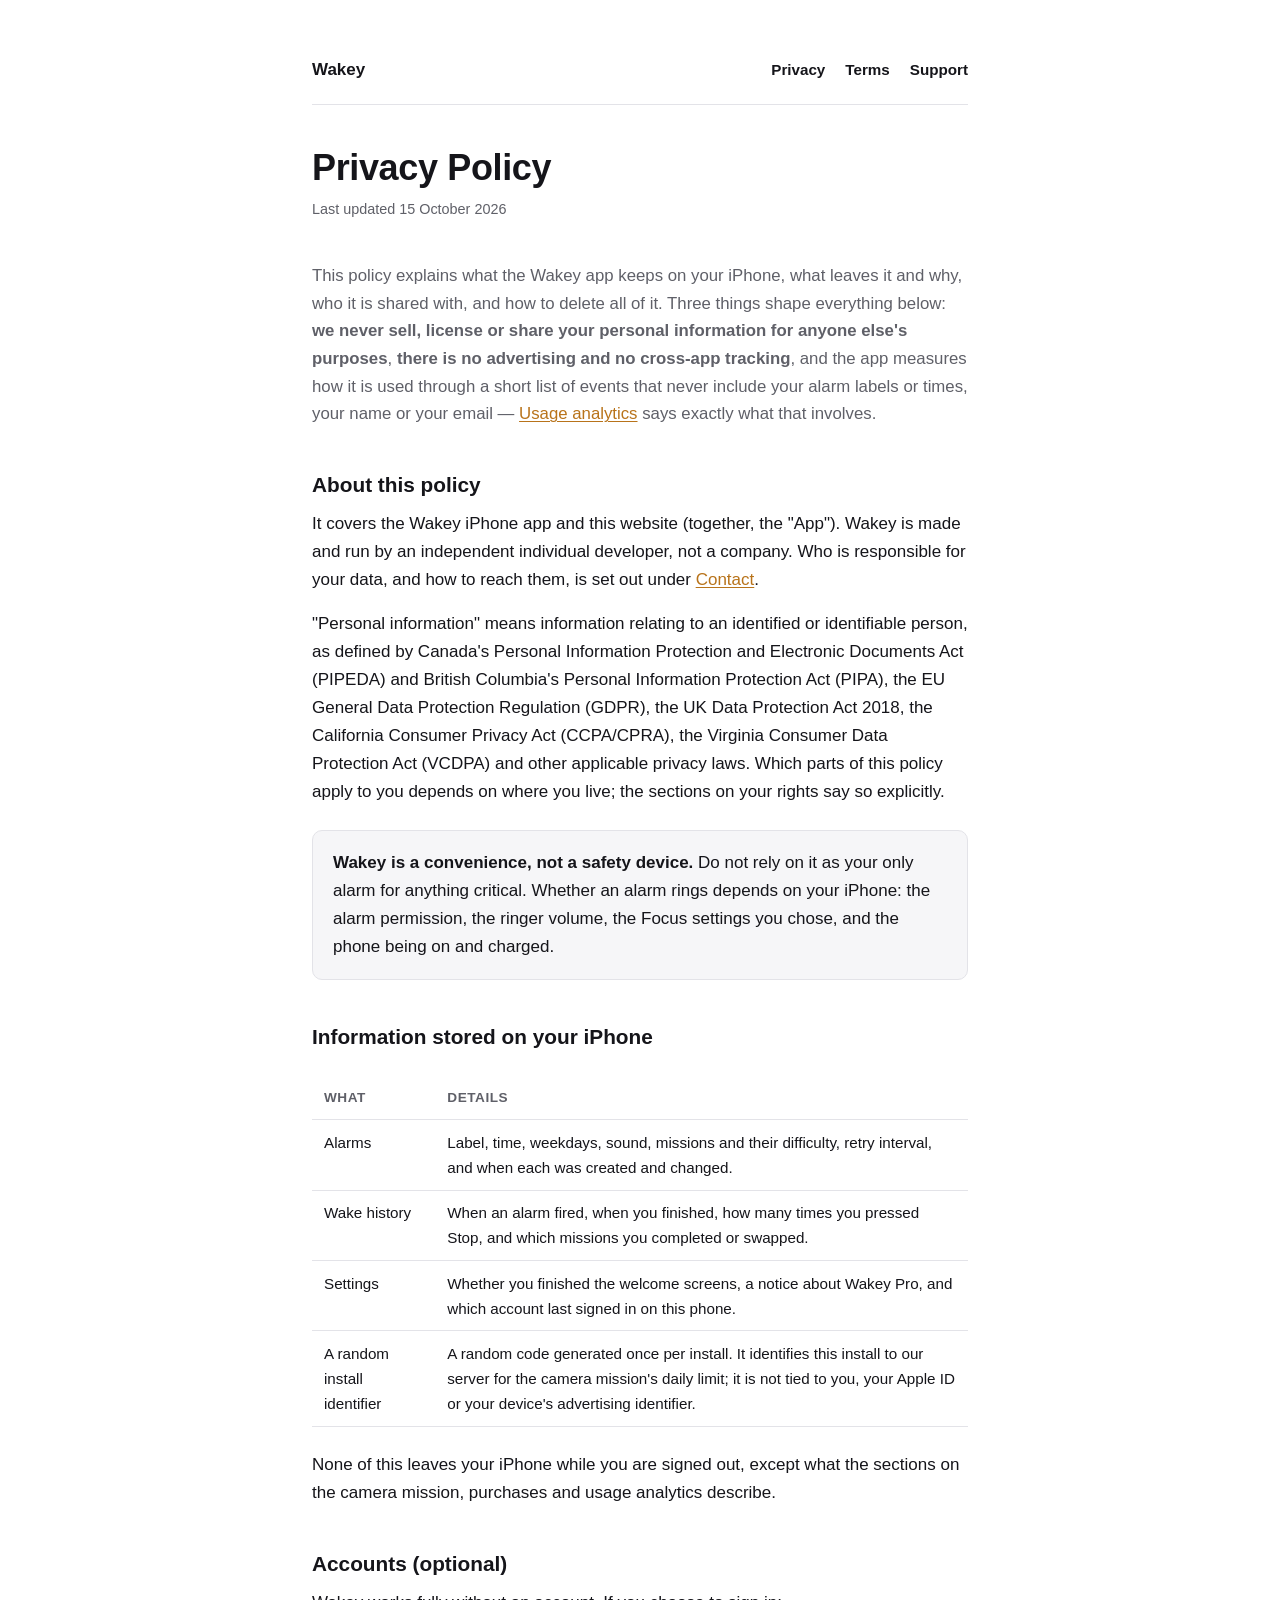
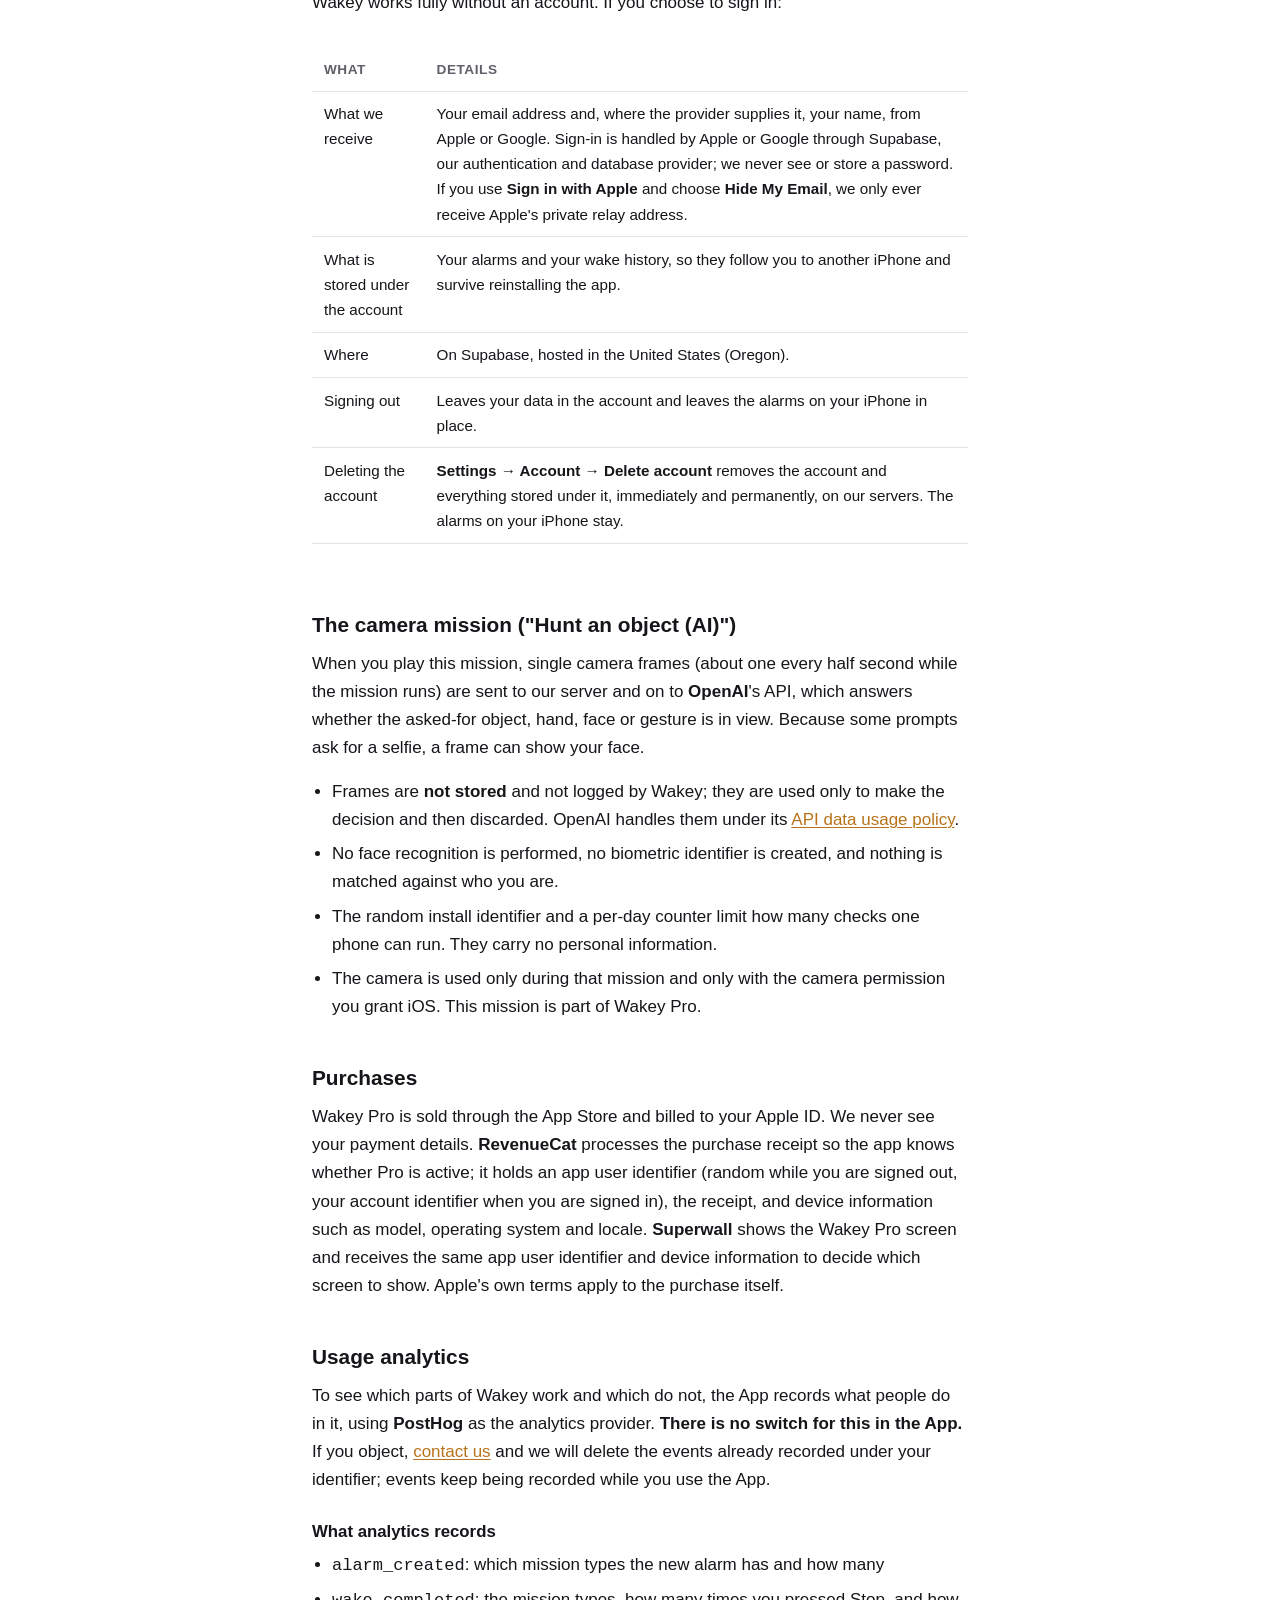
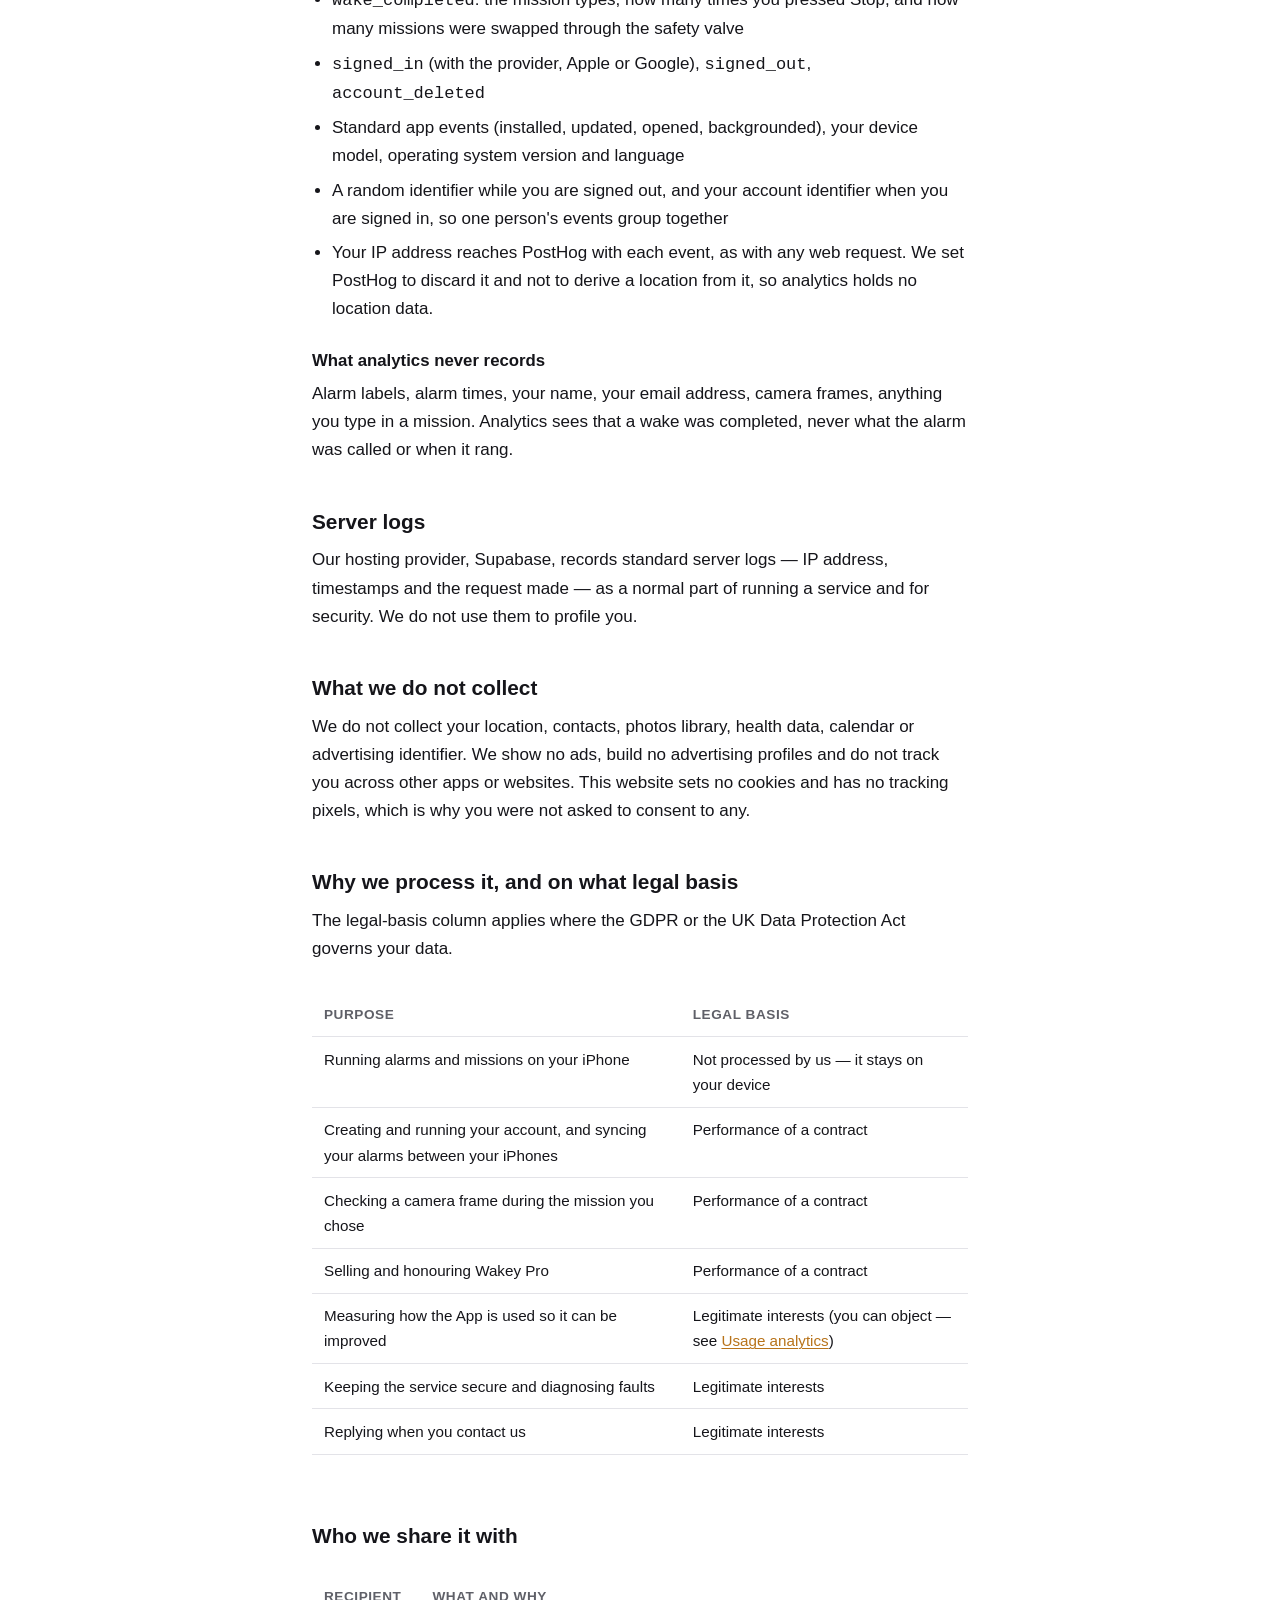
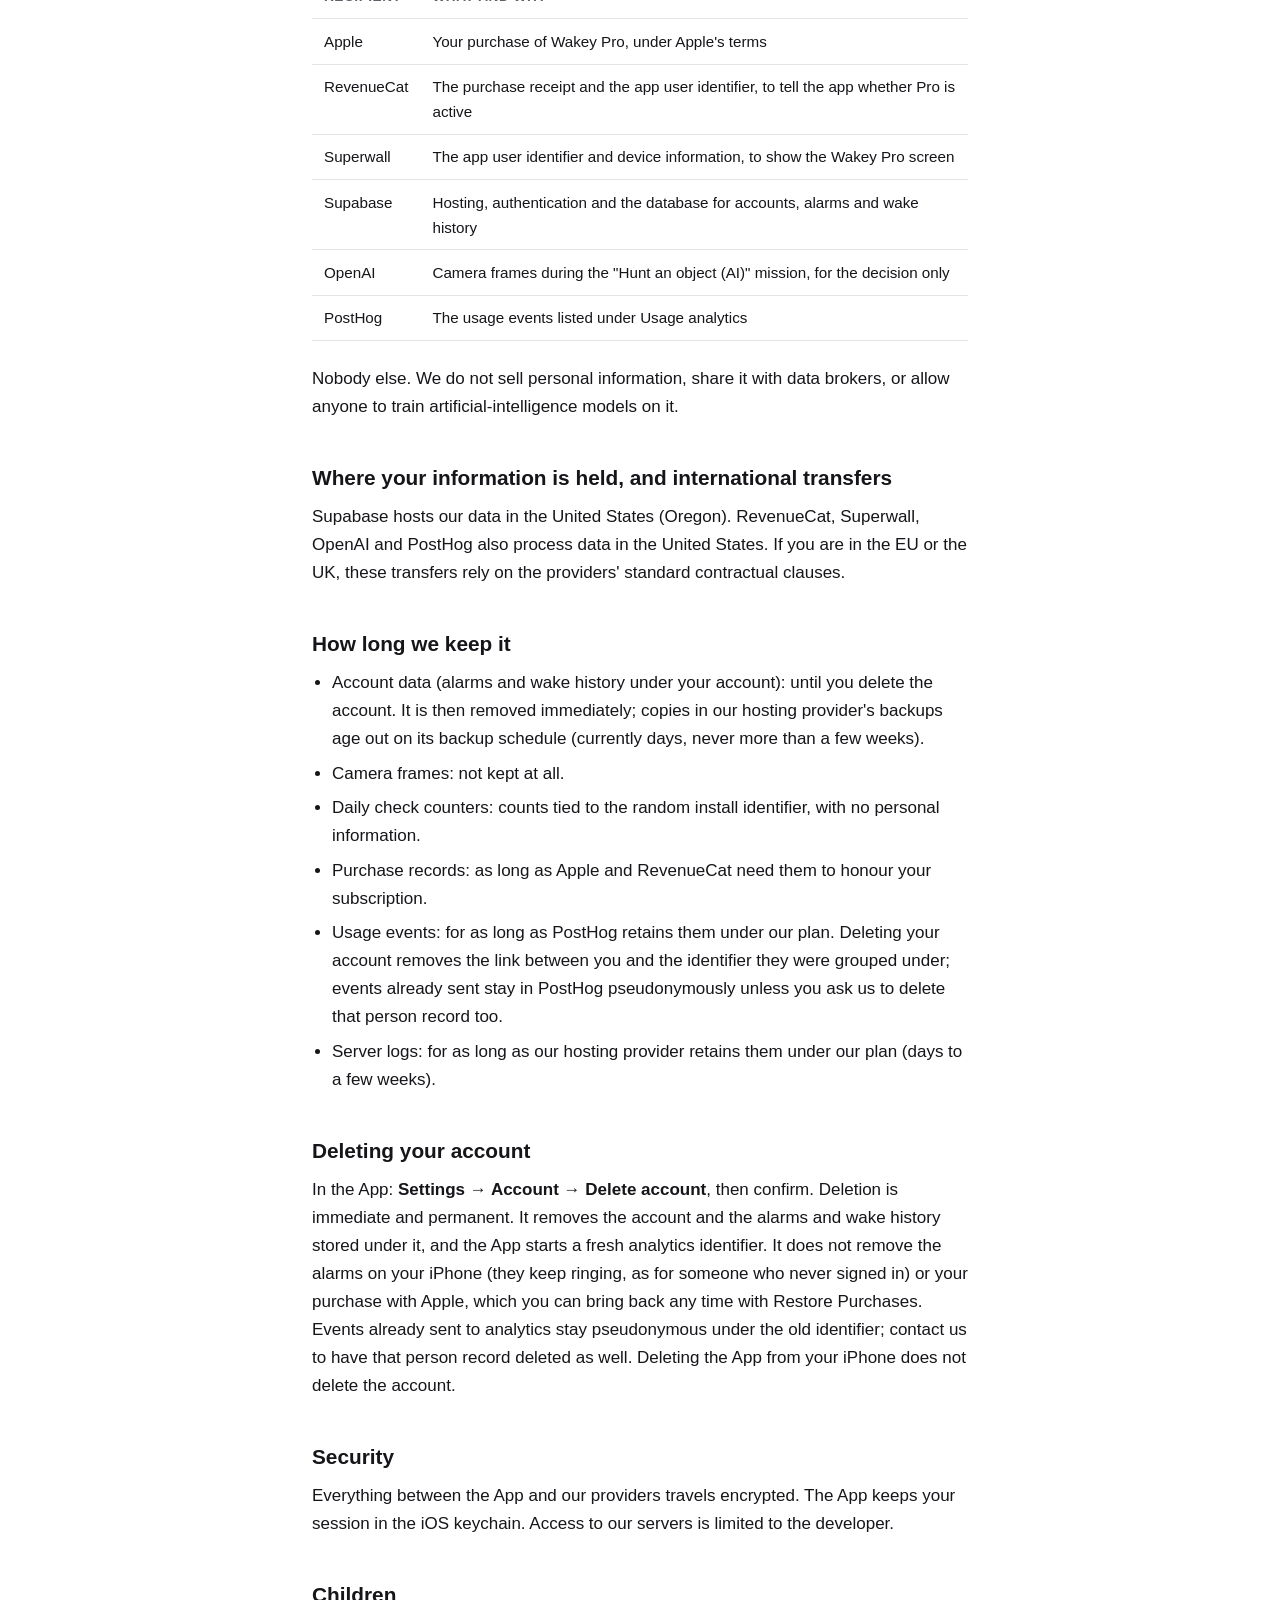
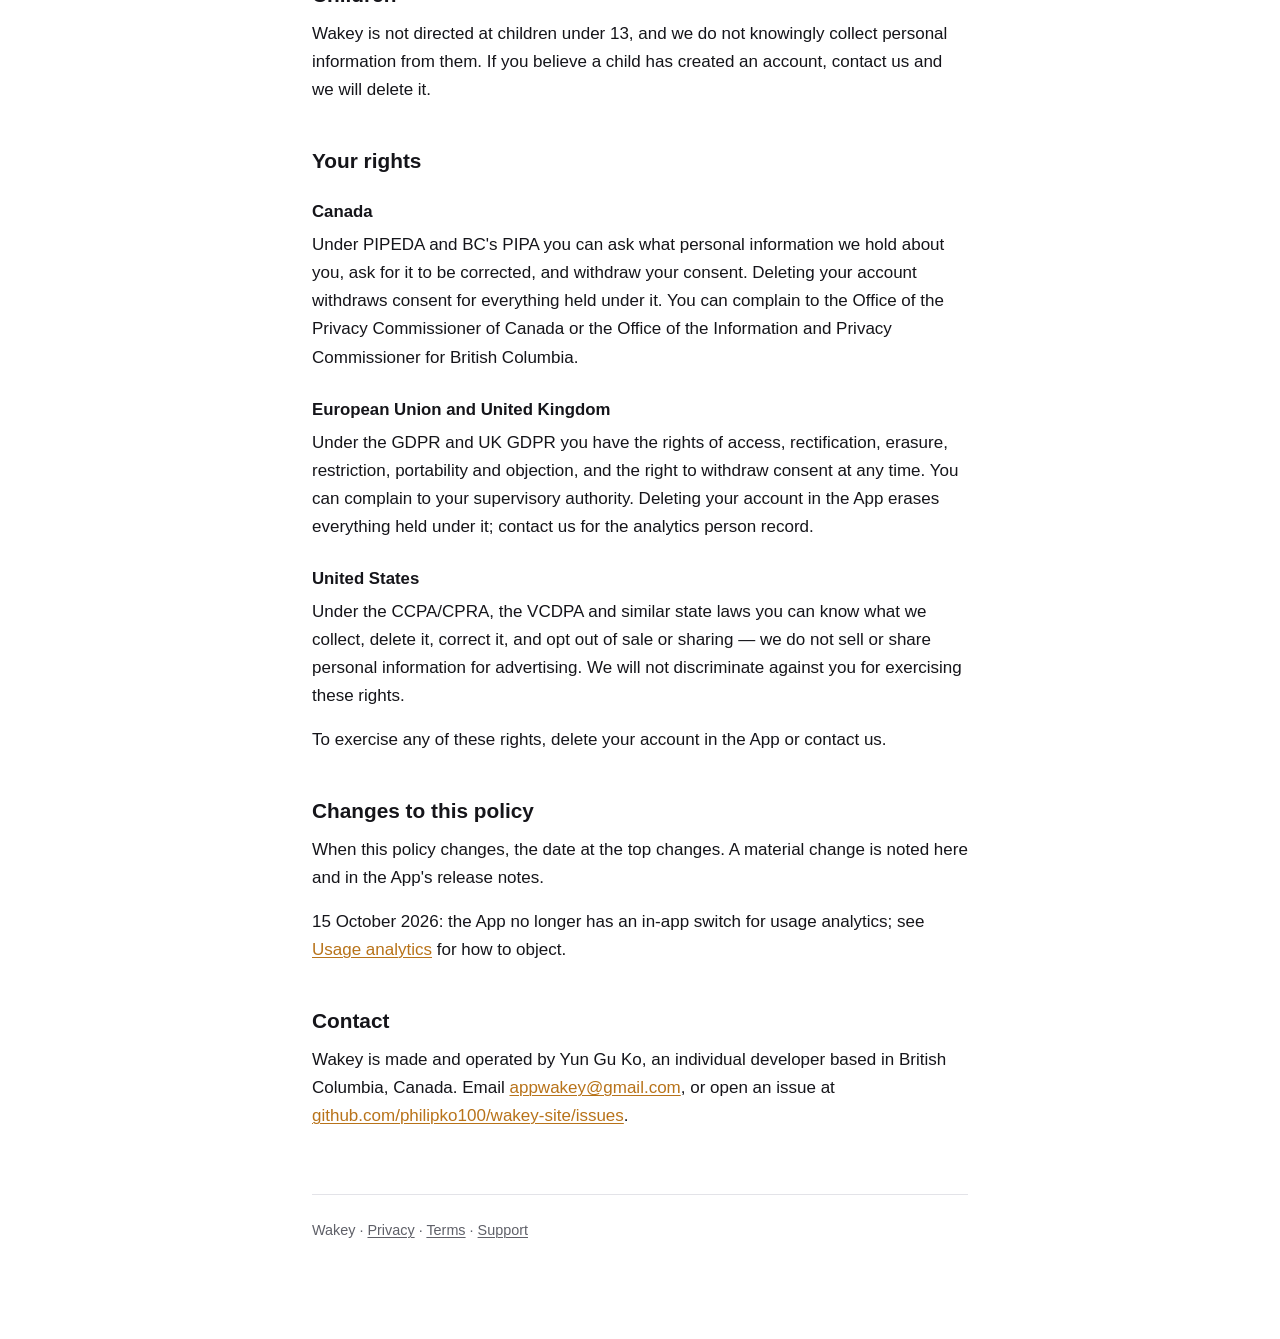
==== privacy/index.html @ 7da84314 "Privacy: no in-app analytics switch; object by email; support page points at Settings → Legal The ap" ====
<!doctype html>
<html lang="en">
<head>
<meta charset="utf-8">
<meta name="viewport" content="width=device-width, initial-scale=1">
<title>Privacy Policy — Wakey</title>
<meta name="description" content="What Wakey stores, what leaves your iPhone and why, who it is shared with, your rights, and how to delete everything.">
<link rel="stylesheet" href="../style.css">
</head>
<body>
<div class="wrap">
  <header class="masthead">
    <a href="../">Wakey</a>
    <nav><a href="../privacy/">Privacy</a><a href="../terms/">Terms</a><a href="../support/">Support</a></nav>
  </header>

  <h1>Privacy Policy</h1>
  <p class="meta">Last updated 15 October 2026</p>

  <p class="lede">This policy explains what the Wakey app keeps on your iPhone, what leaves it and
  why, who it is shared with, and how to delete all of it. Three things shape everything below:
  <strong>we never sell, license or share your personal information for anyone else's
  purposes</strong>, <strong>there is no advertising and no cross-app tracking</strong>, and the
  app measures how it is used through a short list of events that never include your alarm labels
  or times, your name or your email — <a href="#analytics">Usage analytics</a> says exactly what
  that involves.</p>

  <h2>About this policy</h2>
  <p>It covers the Wakey iPhone app and this website (together, the "App"). Wakey is made and run by
  an independent individual developer, not a company. Who is responsible for your data, and how to
  reach them, is set out under <a href="#contact">Contact</a>.</p>
  <p>"Personal information" means information relating to an identified or identifiable person,
  as defined by Canada's Personal Information Protection and Electronic Documents Act (PIPEDA) and
  British Columbia's Personal Information Protection Act (PIPA), the EU General Data Protection
  Regulation (GDPR), the UK Data Protection Act 2018, the California Consumer Privacy Act
  (CCPA/CPRA), the Virginia Consumer Data Protection Act (VCDPA) and other applicable privacy laws.
  Which parts of this policy apply to you depends on where you live; the sections on your rights say
  so explicitly.</p>
  <div class="card">
    <p><strong>Wakey is a convenience, not a safety device.</strong> Do not rely on it as your only
    alarm for anything critical. Whether an alarm rings depends on your iPhone: the alarm permission,
    the ringer volume, the Focus settings you chose, and the phone being on and charged.</p>
  </div>

  <h2>Information stored on your iPhone</h2>
  <div class="scroll"><table class="table">
    <tr><th>What</th><th>Details</th></tr>
    <tr><td>Alarms</td><td>Label, time, weekdays, sound, missions and their difficulty, retry interval, and when each was created and changed.</td></tr>
    <tr><td>Wake history</td><td>When an alarm fired, when you finished, how many times you pressed Stop, and which missions you completed or swapped.</td></tr>
    <tr><td>Settings</td><td>Whether you finished the welcome screens, a notice about Wakey Pro, and which account last signed in on this phone.</td></tr>
    <tr><td>A random install identifier</td><td>A random code generated once per install. It identifies this install to our server for the camera mission's daily limit; it is not tied to you, your Apple ID or your device's advertising identifier.</td></tr>
  </table></div>
  <p>None of this leaves your iPhone while you are signed out, except what the sections on the
  camera mission, purchases and usage analytics describe.</p>

  <h2>Accounts (optional)</h2>
  <p>Wakey works fully without an account. If you choose to sign in:</p>
  <div class="scroll"><table class="table">
    <tr><th>What</th><th>Details</th></tr>
    <tr><td>What we receive</td><td>Your email address and, where the provider supplies it, your name, from Apple or Google. Sign-in is handled by Apple or Google through Supabase, our authentication and database provider; we never see or store a password. If you use <strong>Sign in with Apple</strong> and choose <strong>Hide My Email</strong>, we only ever receive Apple's private relay address.</td></tr>
    <tr><td>What is stored under the account</td><td>Your alarms and your wake history, so they follow you to another iPhone and survive reinstalling the app.</td></tr>
    <tr><td>Where</td><td>On Supabase, hosted in the United States (Oregon).</td></tr>
    <tr><td>Signing out</td><td>Leaves your data in the account and leaves the alarms on your iPhone in place.</td></tr>
    <tr><td>Deleting the account</td><td><strong>Settings → Account → Delete account</strong> removes the account and everything stored under it, immediately and permanently, on our servers. The alarms on your iPhone stay.</td></tr>
  </table></div>

  <h2>The camera mission ("Hunt an object (AI)")</h2>
  <p>When you play this mission, single camera frames (about one every half second while the mission
  runs) are sent to our server and on to <strong>OpenAI</strong>'s API, which answers whether the
  asked-for object, hand, face or gesture is in view. Because some prompts ask for a selfie, a frame
  can show your face.</p>
  <ul>
    <li>Frames are <strong>not stored</strong> and not logged by Wakey; they are used only to make the
    decision and then discarded. OpenAI handles them under its
    <a href="https://openai.com/policies/api-data-usage-policies">API data usage policy</a>.</li>
    <li>No face recognition is performed, no biometric identifier is created, and nothing is matched
    against who you are.</li>
    <li>The random install identifier and a per-day counter limit how many checks one phone can run.
    They carry no personal information.</li>
    <li>The camera is used only during that mission and only with the camera permission you grant
    iOS. This mission is part of Wakey Pro.</li>
  </ul>

  <h2>Purchases</h2>
  <p>Wakey Pro is sold through the App Store and billed to your Apple ID. We never see your payment
  details. <strong>RevenueCat</strong> processes the purchase receipt so the app knows whether Pro is
  active; it holds an app user identifier (random while you are signed out, your account identifier
  when you are signed in), the receipt, and device information such as model, operating system and
  locale. <strong>Superwall</strong> shows the Wakey Pro screen and receives the same app user
  identifier and device information to decide which screen to show. Apple's own terms apply to the
  purchase itself.</p>

  <h2 id="analytics">Usage analytics</h2>
  <p>To see which parts of Wakey work and which do not, the App records what people do in it,
  using <strong>PostHog</strong> as the analytics provider. <strong>There is no switch for this in
  the App.</strong> If you object, <a href="#contact">contact us</a> and we will delete the events
  already recorded under your identifier; events keep being recorded while you use the App.</p>
  <h3>What analytics records</h3>
  <ul>
    <li><code>alarm_created</code>: which mission types the new alarm has and how many</li>
    <li><code>wake_completed</code>: the mission types, how many times you pressed Stop, and how many
    missions were swapped through the safety valve</li>
    <li><code>signed_in</code> (with the provider, Apple or Google), <code>signed_out</code>,
    <code>account_deleted</code></li>
    <li>Standard app events (installed, updated, opened, backgrounded), your device model, operating
    system version and language</li>
    <li>A random identifier while you are signed out, and your account identifier when you are signed
    in, so one person's events group together</li>
    <li>Your IP address reaches PostHog with each event, as with any web request. We set PostHog to
    discard it and not to derive a location from it, so analytics holds no location data.</li>
  </ul>
  <h3>What analytics never records</h3>
  <p>Alarm labels, alarm times, your name, your email address, camera frames, anything you type in a
  mission. Analytics sees that a wake was completed, never what the alarm was called or when it
  rang.</p>

  <h2>Server logs</h2>
  <p>Our hosting provider, Supabase, records standard server logs — IP address, timestamps and the
  request made — as a normal part of running a service and for security. We do not use them to
  profile you.</p>

  <h2>What we do not collect</h2>
  <p>We do not collect your location, contacts, photos library, health data, calendar or advertising
  identifier. We show no ads, build no advertising profiles and do not track you across other apps or
  websites. This website sets no cookies and has no tracking pixels, which is why you were not asked
  to consent to any.</p>

  <h2>Why we process it, and on what legal basis</h2>
  <p>The legal-basis column applies where the GDPR or the UK Data Protection Act governs your data.</p>
  <div class="scroll"><table class="table">
    <tr><th>Purpose</th><th>Legal basis</th></tr>
    <tr><td>Running alarms and missions on your iPhone</td><td>Not processed by us — it stays on your device</td></tr>
    <tr><td>Creating and running your account, and syncing your alarms between your iPhones</td><td>Performance of a contract</td></tr>
    <tr><td>Checking a camera frame during the mission you chose</td><td>Performance of a contract</td></tr>
    <tr><td>Selling and honouring Wakey Pro</td><td>Performance of a contract</td></tr>
    <tr><td>Measuring how the App is used so it can be improved</td><td>Legitimate interests (you can object — see <a href="#analytics">Usage analytics</a>)</td></tr>
    <tr><td>Keeping the service secure and diagnosing faults</td><td>Legitimate interests</td></tr>
    <tr><td>Replying when you contact us</td><td>Legitimate interests</td></tr>
  </table></div>

  <h2>Who we share it with</h2>
  <div class="scroll"><table class="table">
    <tr><th>Recipient</th><th>What and why</th></tr>
    <tr><td>Apple</td><td>Your purchase of Wakey Pro, under Apple's terms</td></tr>
    <tr><td>RevenueCat</td><td>The purchase receipt and the app user identifier, to tell the app whether Pro is active</td></tr>
    <tr><td>Superwall</td><td>The app user identifier and device information, to show the Wakey Pro screen</td></tr>
    <tr><td>Supabase</td><td>Hosting, authentication and the database for accounts, alarms and wake history</td></tr>
    <tr><td>OpenAI</td><td>Camera frames during the "Hunt an object (AI)" mission, for the decision only</td></tr>
    <tr><td>PostHog</td><td>The usage events listed under Usage analytics</td></tr>
  </table></div>
  <p>Nobody else. We do not sell personal information, share it with data brokers, or allow anyone to
  train artificial-intelligence models on it.</p>

  <h2>Where your information is held, and international transfers</h2>
  <p>Supabase hosts our data in the United States (Oregon). RevenueCat, Superwall, OpenAI and PostHog
  also process data in the United States. If you are in the EU or the UK, these transfers rely on
  the providers' standard contractual clauses.</p>

  <h2>How long we keep it</h2>
  <ul>
    <li>Account data (alarms and wake history under your account): until you delete the account. It
    is then removed immediately; copies in our hosting provider's backups age out on its backup
    schedule (currently days, never more than a few weeks).</li>
    <li>Camera frames: not kept at all.</li>
    <li>Daily check counters: counts tied to the random install identifier, with no personal
    information.</li>
    <li>Purchase records: as long as Apple and RevenueCat need them to honour your subscription.</li>
    <li>Usage events: for as long as PostHog retains them under our plan. Deleting your account
    removes the link between you and the identifier they were grouped under; events already sent
    stay in PostHog pseudonymously unless you ask us to delete that person record too.</li>
    <li>Server logs: for as long as our hosting provider retains them under our plan (days to a few
    weeks).</li>
  </ul>

  <h2>Deleting your account</h2>
  <p>In the App: <strong>Settings → Account → Delete account</strong>, then confirm. Deletion is
  immediate and permanent. It removes the account and the alarms and wake history stored under it,
  and the App starts a fresh analytics identifier. It does not remove the alarms on your iPhone
  (they keep ringing, as for someone who never signed in) or your purchase with Apple, which you can
  bring back any time with Restore Purchases. Events already sent to analytics stay pseudonymous
  under the old identifier; contact us to have that person record deleted as well. Deleting the App
  from your iPhone does not delete the account.</p>

  <h2>Security</h2>
  <p>Everything between the App and our providers travels encrypted. The App keeps your session in
  the iOS keychain. Access to our servers is limited to the developer.</p>

  <h2>Children</h2>
  <p>Wakey is not directed at children under 13, and we do not knowingly collect personal
  information from them. If you believe a child has created an account, contact us and we will
  delete it.</p>

  <h2>Your rights</h2>
  <h3>Canada</h3>
  <p>Under PIPEDA and BC's PIPA you can ask what personal information we hold about you, ask for it
  to be corrected, and withdraw your consent. Deleting your account withdraws consent for everything
  held under it. You can complain to the Office of the Privacy Commissioner of Canada or the Office
  of the Information and Privacy Commissioner for British Columbia.</p>
  <h3>European Union and United Kingdom</h3>
  <p>Under the GDPR and UK GDPR you have the rights of access, rectification, erasure, restriction,
  portability and objection, and the right to withdraw consent at any time. You can complain to your
  supervisory authority. Deleting your account in the App erases everything held under it; contact
  us for the analytics person record.</p>
  <h3>United States</h3>
  <p>Under the CCPA/CPRA, the VCDPA and similar state laws you can know what we collect, delete it,
  correct it, and opt out of sale or sharing — we do not sell or share personal information for
  advertising. We will not discriminate against you for exercising these rights.</p>
  <p>To exercise any of these rights, delete your account in the App or contact us.</p>

  <h2>Changes to this policy</h2>
  <p>When this policy changes, the date at the top changes. A material change is noted here and in
  the App's release notes.</p>
  <p>15 October 2026: the App no longer has an in-app switch for usage analytics; see
  <a href="#analytics">Usage analytics</a> for how to object.</p>

  <h2 id="contact">Contact</h2>
  <p>Wakey is made and operated by Yun Gu Ko, an individual developer based in British Columbia,
  Canada. Email <a href="mailto:appwakey@gmail.com">appwakey@gmail.com</a>, or open an issue at
  <a href="https://github.com/philipko100/wakey-site/issues">github.com/philipko100/wakey-site/issues</a>.</p>

  <footer>
    <p>Wakey &middot; <a href="../privacy/">Privacy</a> &middot; <a href="../terms/">Terms</a> &middot;
    <a href="../support/">Support</a></p>
  </footer>
</div>
</body>
</html>
---- style.css ----
/* wakey-site — shared styles. The palette follows the app: a near-black
   ground with amber as the accent; system sans throughout. Light and dark. */

:root {
  --bg: #ffffff;
  --surface: #f6f6f8;
  --text: #15151a;
  --text-secondary: #5f6068;
  --accent: #b8731a;
  --accent-bright: #e0932a;
  --border: #e3e3e8;
}

@media (prefers-color-scheme: dark) {
  :root {
    --bg: #0f0f14;
    --surface: #1a1a21;
    --text: #f5f5f7;
    --text-secondary: #9e9ead;
    --accent: #ffc766;
    --accent-bright: #ffd58a;
    --border: #2a2a33;
  }
}

* { box-sizing: border-box; }

body {
  margin: 0;
  background: var(--bg);
  color: var(--text);
  font-family: -apple-system, BlinkMacSystemFont, "Segoe UI", Roboto, Helvetica, Arial, sans-serif;
  font-size: 17px;
  line-height: 1.65;
  -webkit-text-size-adjust: 100%;
}

.wrap {
  max-width: 44rem;
  margin: 0 auto;
  padding: 3.5rem 1.5rem 5rem;
}

h1, h2, h3 {
  font-weight: 700;
  line-height: 1.25;
  text-wrap: balance;
}

h1 { font-size: 2.25rem; margin: 0 0 .5rem; letter-spacing: -0.01em; }
h2 { font-size: 1.3rem; margin: 2.75rem 0 .75rem; }
h3 { font-size: 1.05rem; margin: 1.75rem 0 .5rem; }

p, ul { margin: 0 0 1rem; }
ul { padding-left: 1.25rem; }
li { margin-bottom: .4rem; }

a { color: var(--accent); text-decoration-thickness: 1px; text-underline-offset: 2px; }
a:hover { text-decoration-thickness: 2px; }
a:focus-visible { outline: 2px solid var(--accent-bright); outline-offset: 3px; border-radius: 2px; }

.lede { color: var(--text-secondary); font-size: 1.05rem; }
.meta { color: var(--text-secondary); font-size: .9rem; margin-bottom: 2.5rem; }

.masthead {
  display: flex;
  align-items: baseline;
  gap: .75rem;
  padding-bottom: 1.25rem;
  margin-bottom: 2.5rem;
  border-bottom: 1px solid var(--border);
}
.masthead a { color: var(--text); text-decoration: none; font-weight: 700; }
.masthead nav { margin-left: auto; display: flex; gap: 1.25rem; font-size: .95rem; }

.card {
  background: var(--surface);
  border: 1px solid var(--border);
  border-radius: 10px;
  padding: 1.1rem 1.25rem;
  margin: 1.5rem 0;
}
.card p:last-child { margin-bottom: 0; }

/* The landing page is centred end to end; the legal pages are not. */
.home h1,
.home h2,
.home p,
.home .card,
.home footer { text-align: center; }
.home ul { list-style: none; padding-left: 0; text-align: center; }
.home li { margin-bottom: .9rem; }

.table { width: 100%; border-collapse: collapse; margin: 1rem 0 1.5rem; font-size: .95rem; }
.table th, .table td { text-align: left; padding: .6rem .75rem; border-bottom: 1px solid var(--border); vertical-align: top; }
.table th { color: var(--text-secondary); font-weight: 600; font-size: .85rem; text-transform: uppercase; letter-spacing: .04em; }
.scroll { overflow-x: auto; }

footer {
  margin-top: 4rem;
  padding-top: 1.5rem;
  border-top: 1px solid var(--border);
  color: var(--text-secondary);
  font-size: .9rem;
}
footer a { color: var(--text-secondary); }

@media (max-width: 480px) {
  h1 { font-size: 1.8rem; }
  .wrap { padding-top: 2.5rem; }
  .masthead { flex-wrap: wrap; }
  .masthead nav { margin-left: 0; width: 100%; }
}
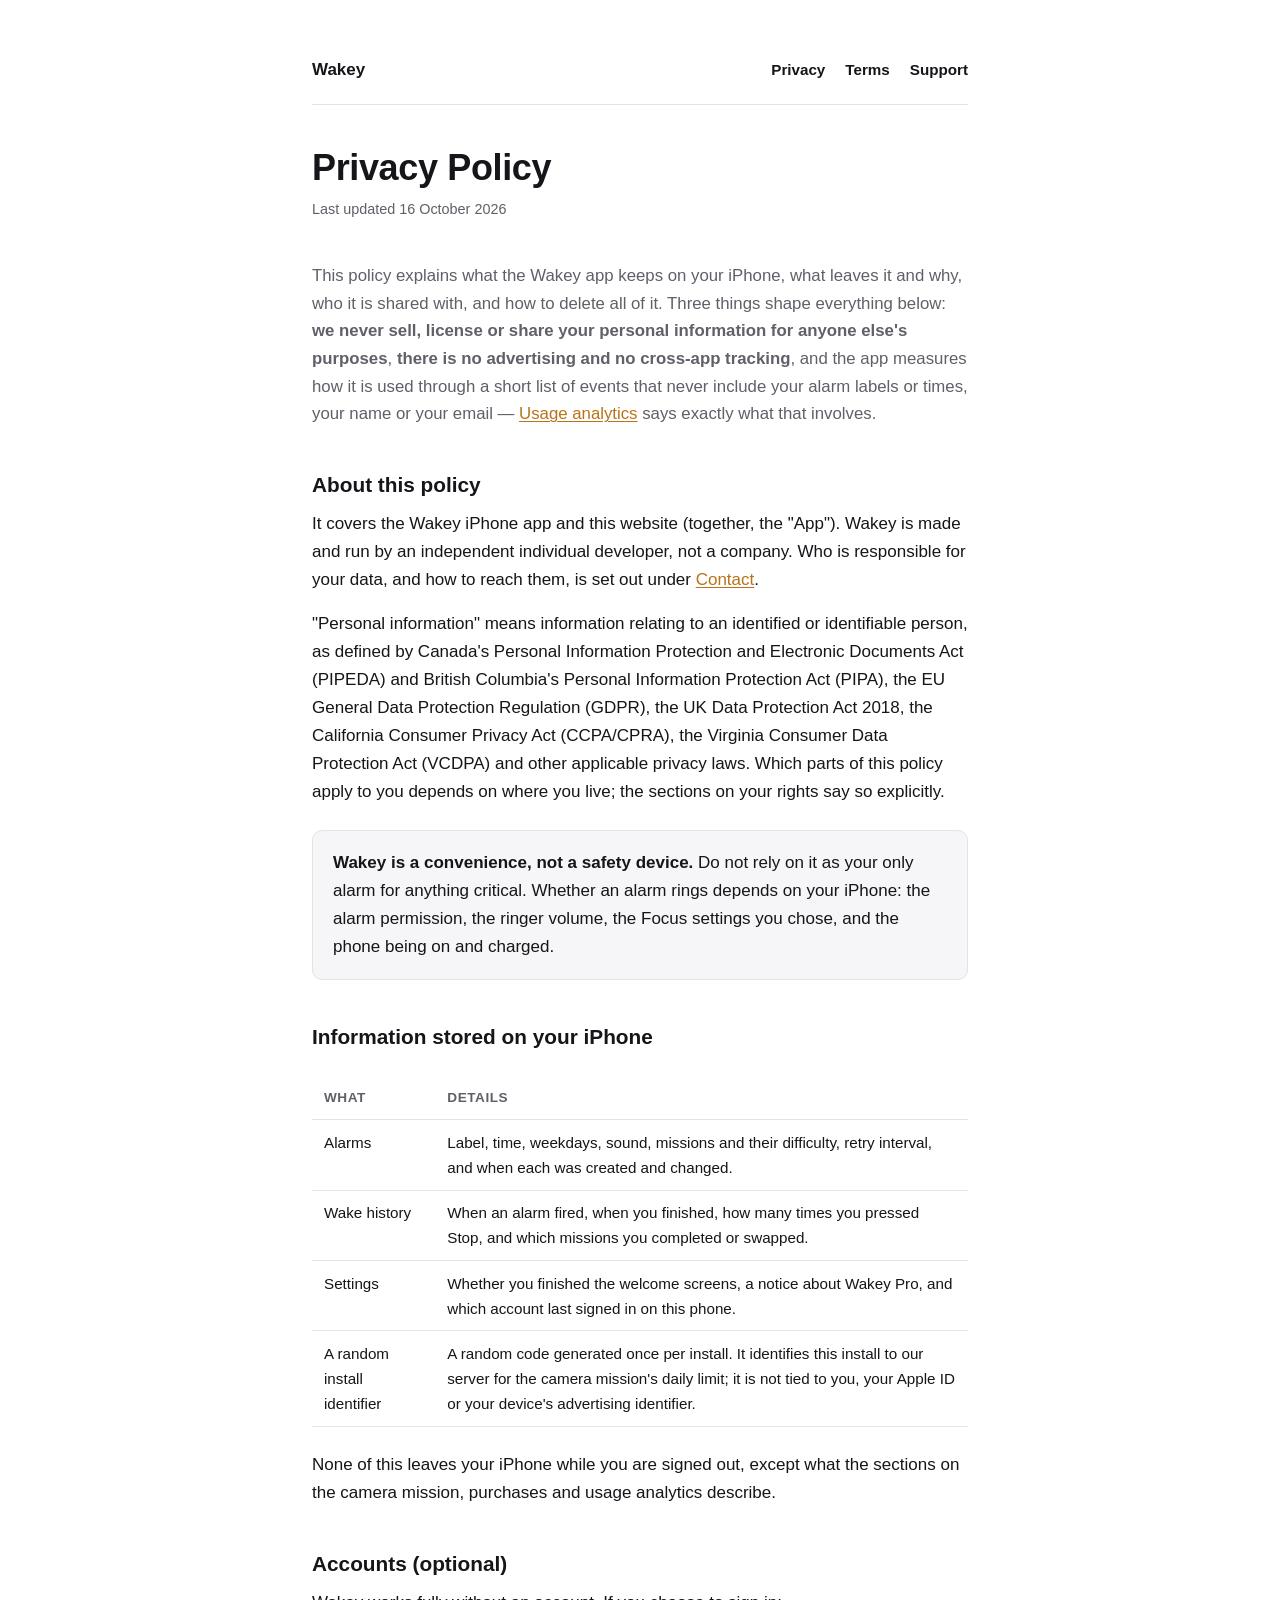
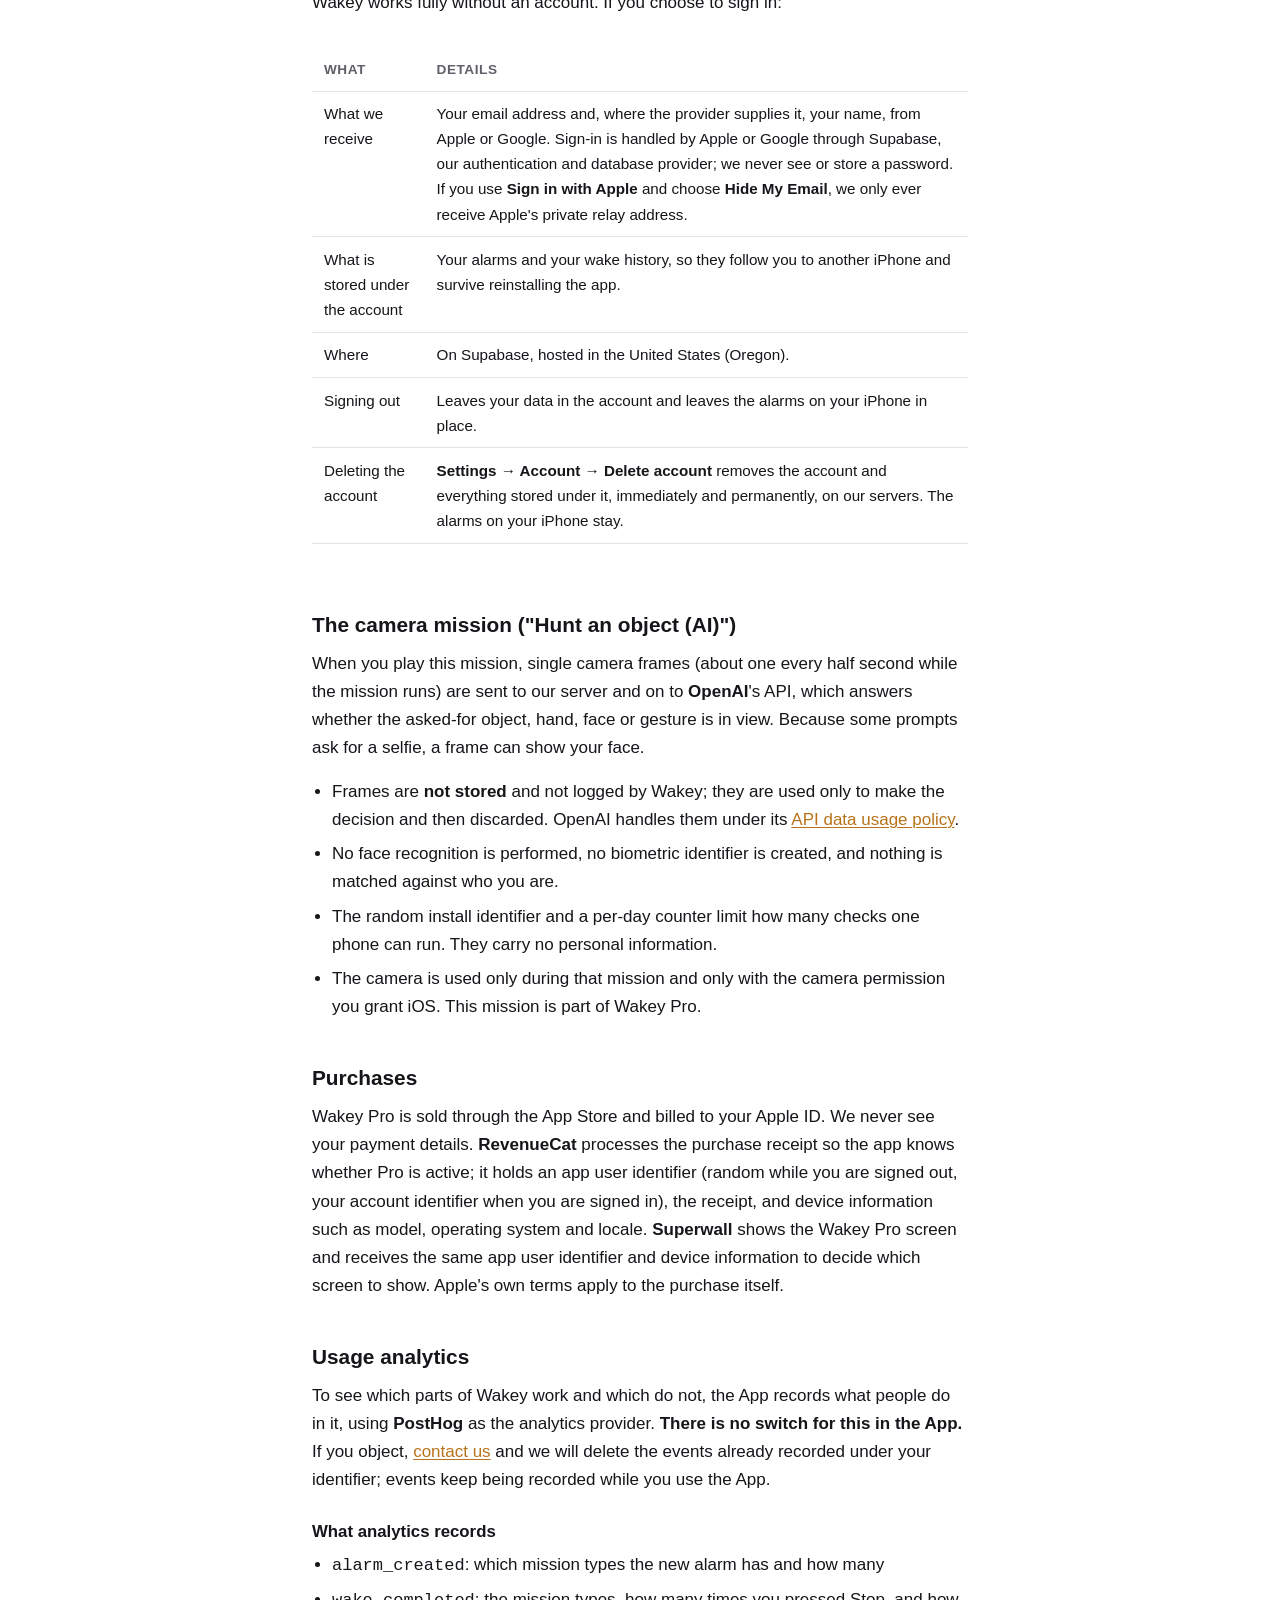
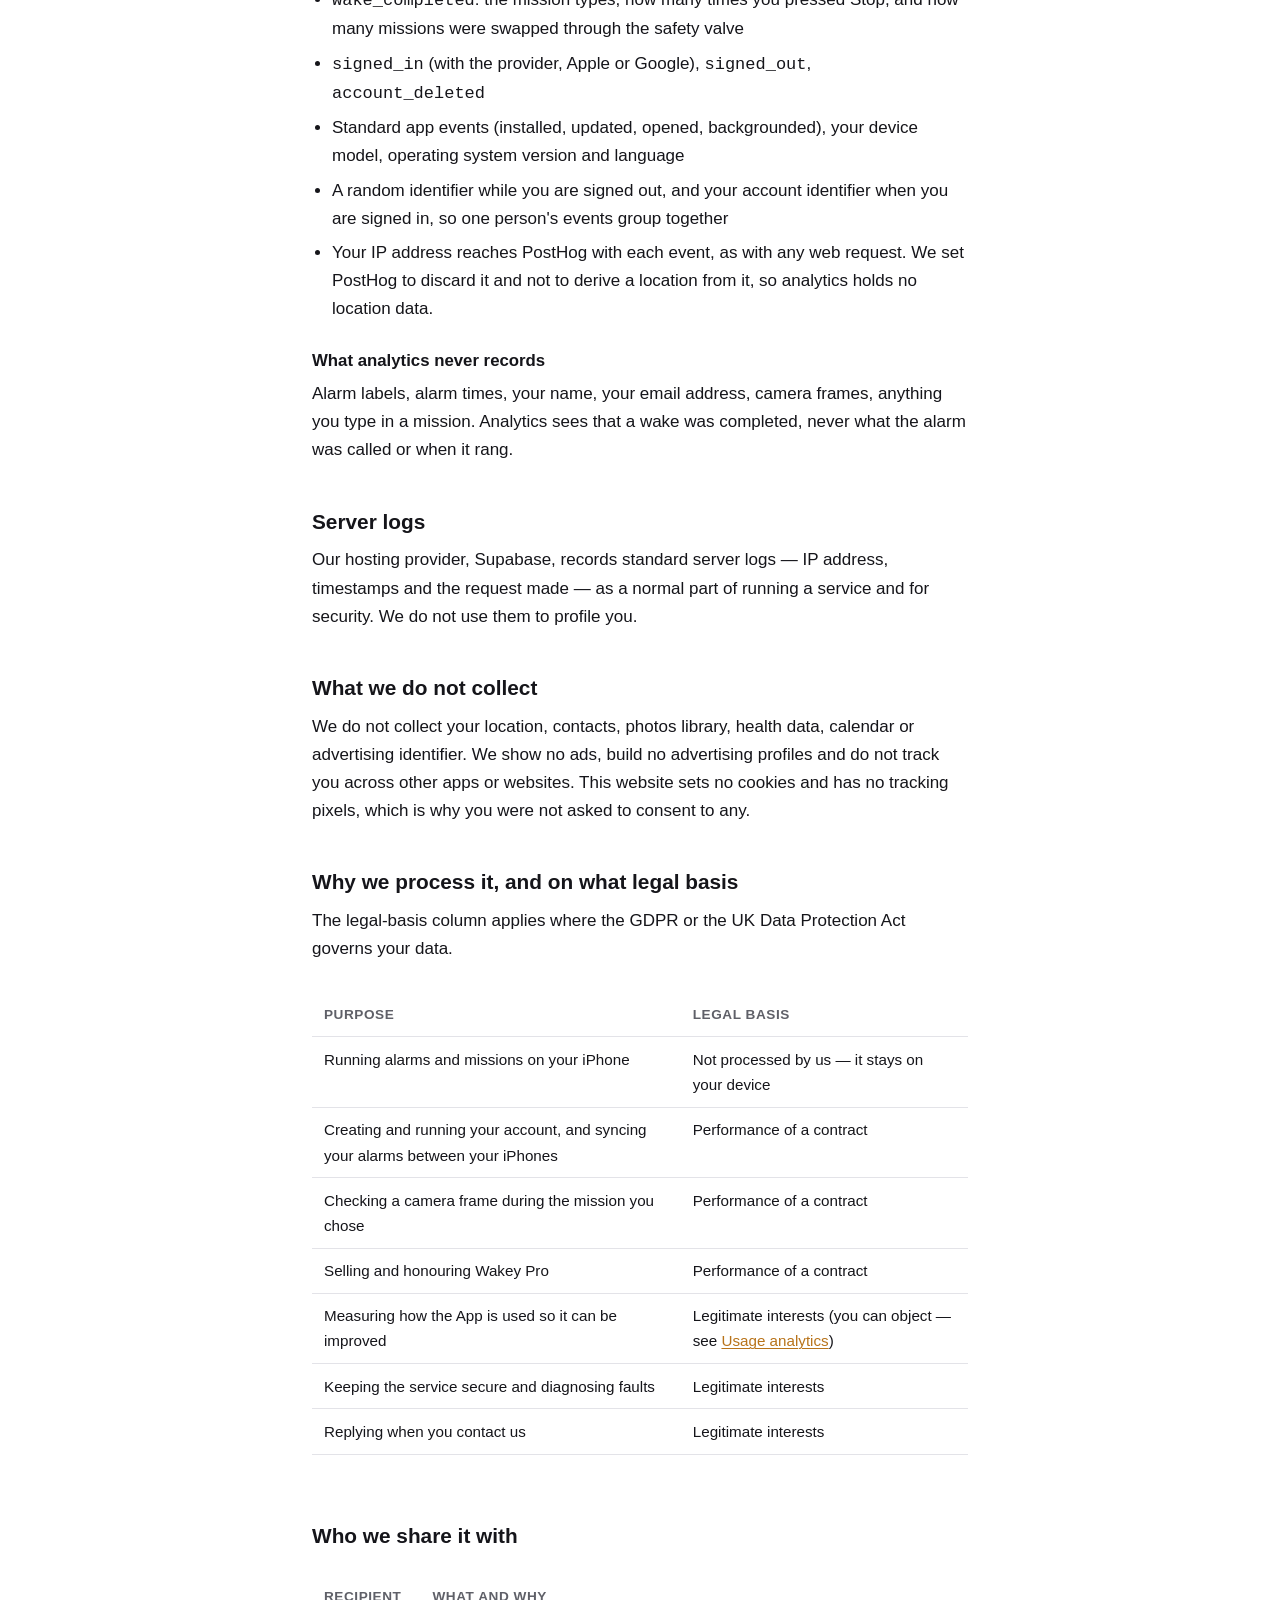
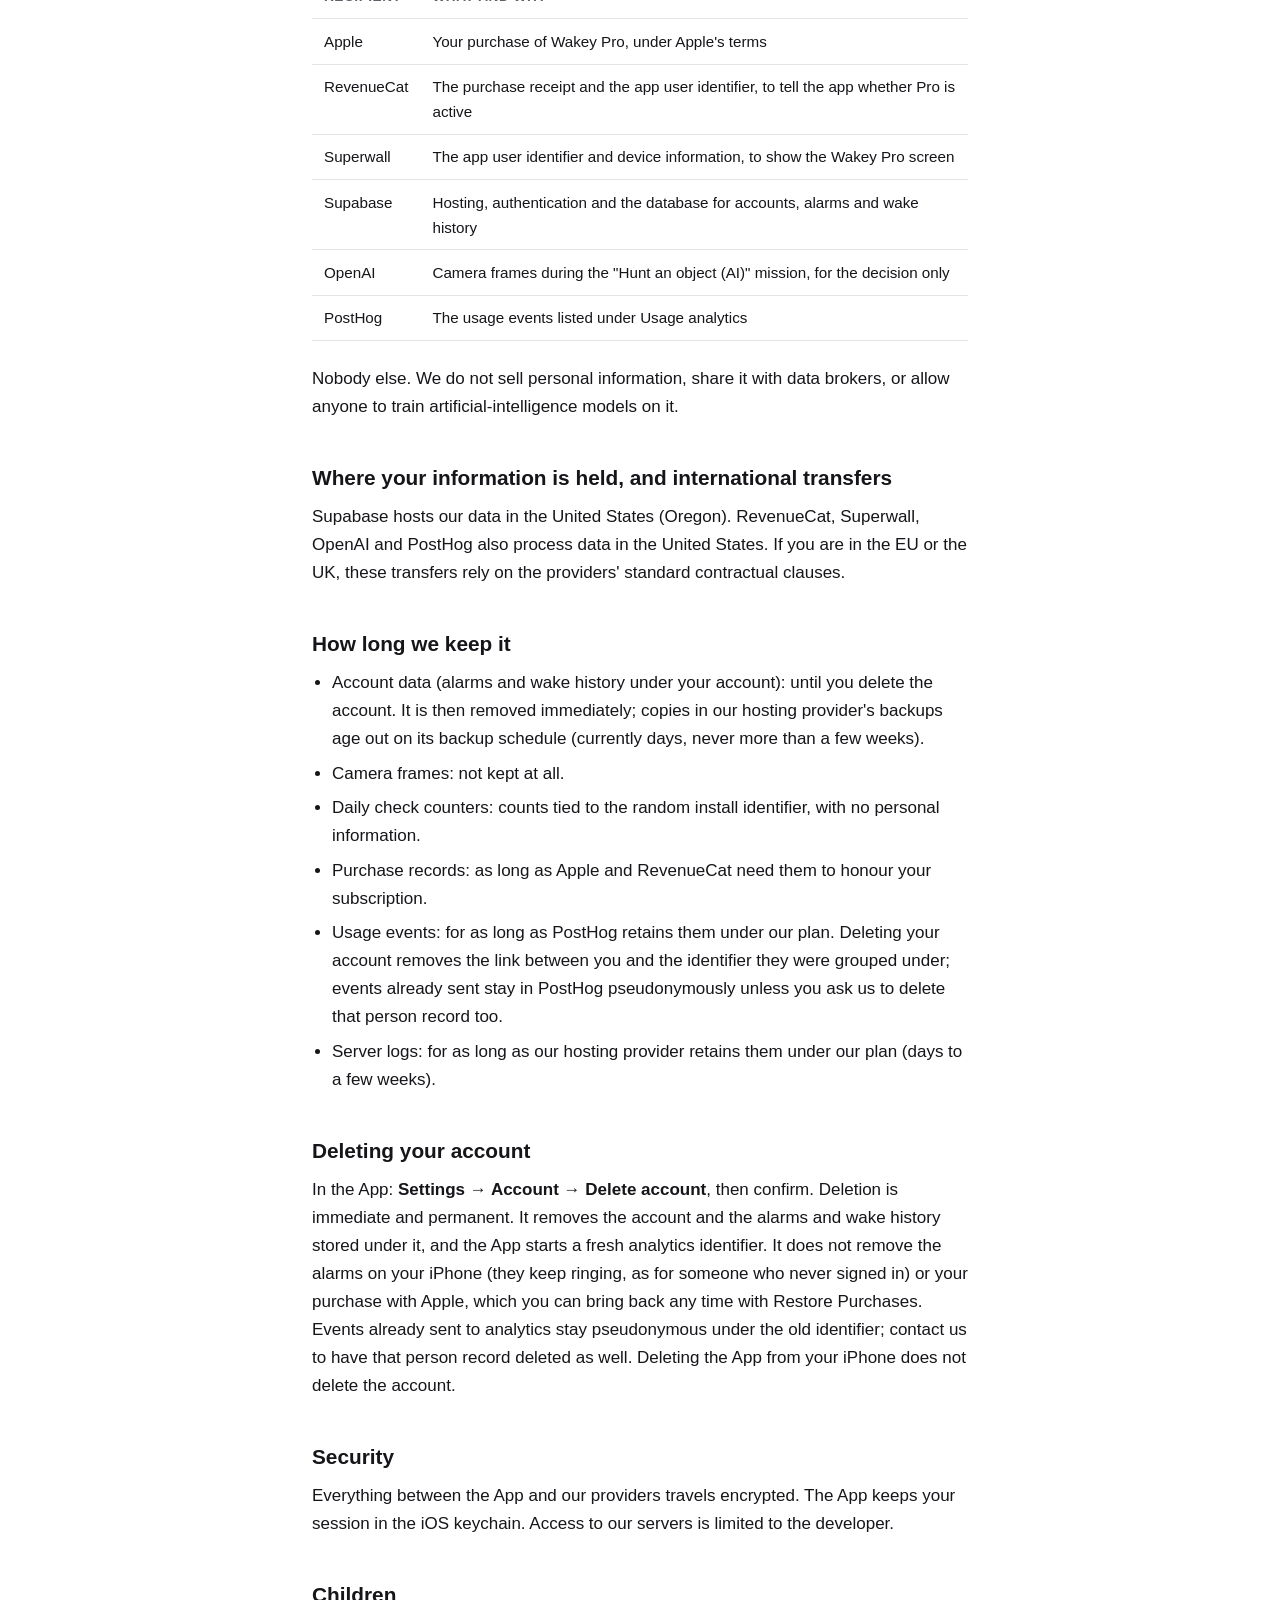
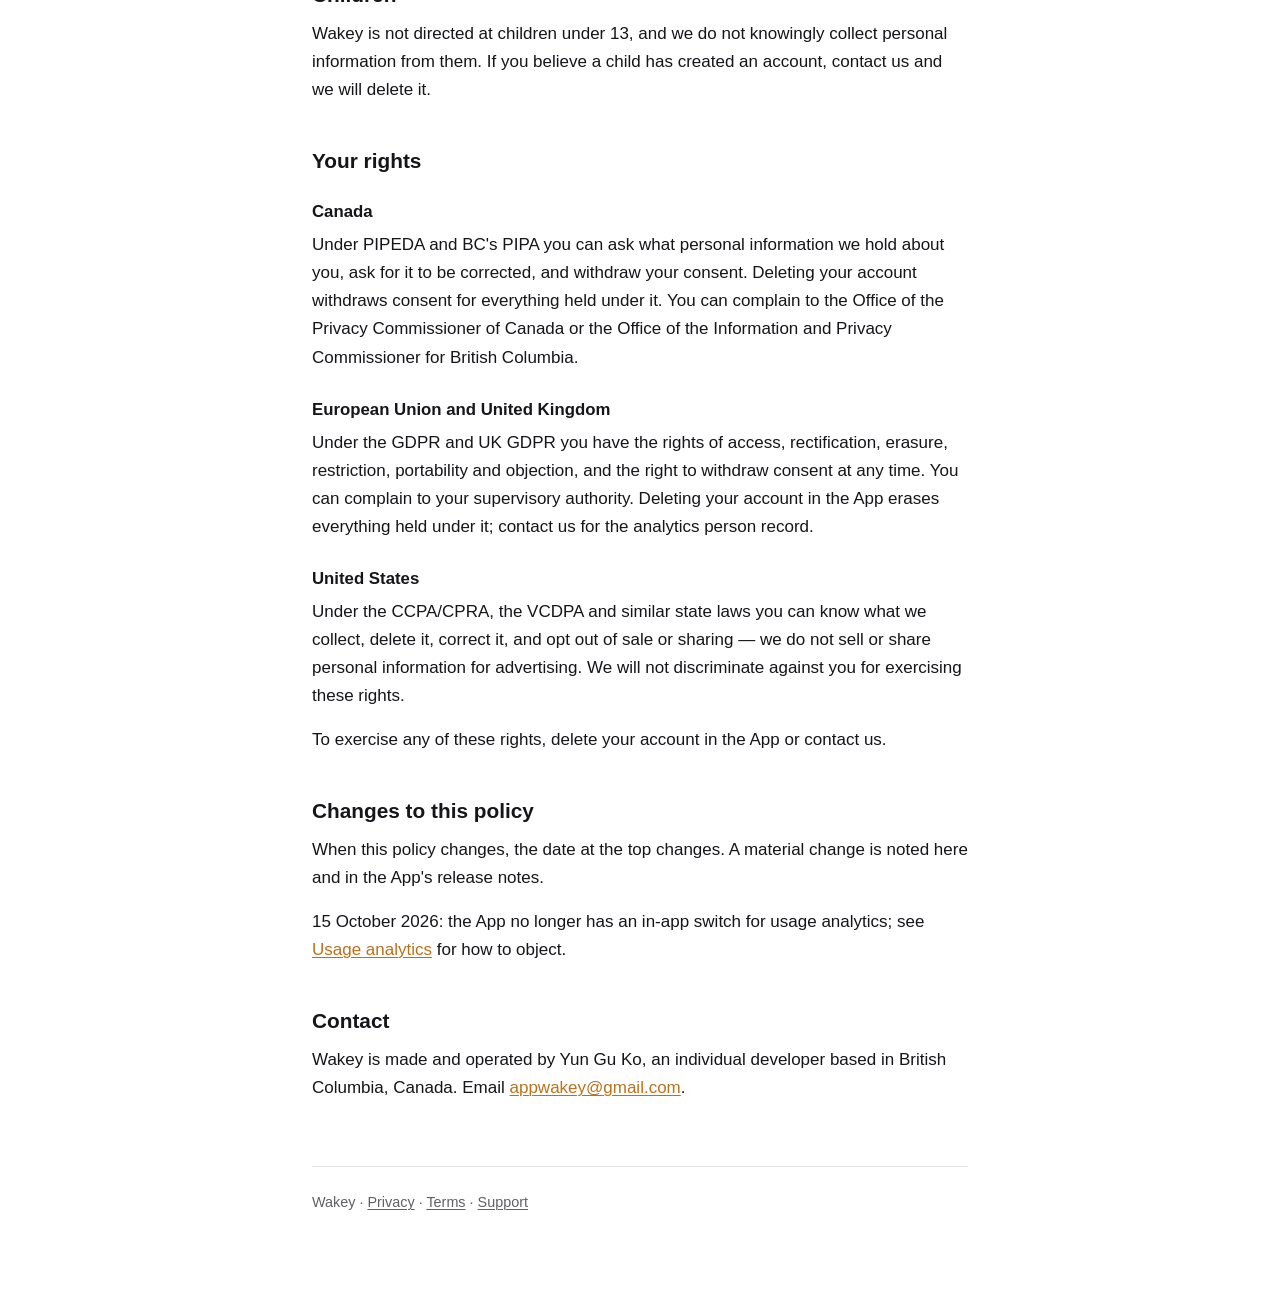
==== commit 63c97982: "Contact by email only: drop the GitHub Issues links The owner asked for the GitHub account to be rem" ====
--- a/privacy/index.html
+++ b/privacy/index.html
@@ -15,7 +15,7 @@
   </header>
 
   <h1>Privacy Policy</h1>
-  <p class="meta">Last updated 15 October 2026</p>
+  <p class="meta">Last updated 16 October 2026</p>
 
   <p class="lede">This policy explains what the Wakey app keeps on your iPhone, what leaves it and
   why, who it is shared with, and how to delete all of it. Three things shape everything below:
@@ -215,8 +215,7 @@
 
   <h2 id="contact">Contact</h2>
   <p>Wakey is made and operated by Yun Gu Ko, an individual developer based in British Columbia,
-  Canada. Email <a href="mailto:appwakey@gmail.com">appwakey@gmail.com</a>, or open an issue at
-  <a href="https://github.com/philipko100/wakey-site/issues">github.com/philipko100/wakey-site/issues</a>.</p>
+  Canada. Email <a href="mailto:appwakey@gmail.com">appwakey@gmail.com</a>.</p>
 
   <footer>
     <p>Wakey &middot; <a href="../privacy/">Privacy</a> &middot; <a href="../terms/">Terms</a> &middot;
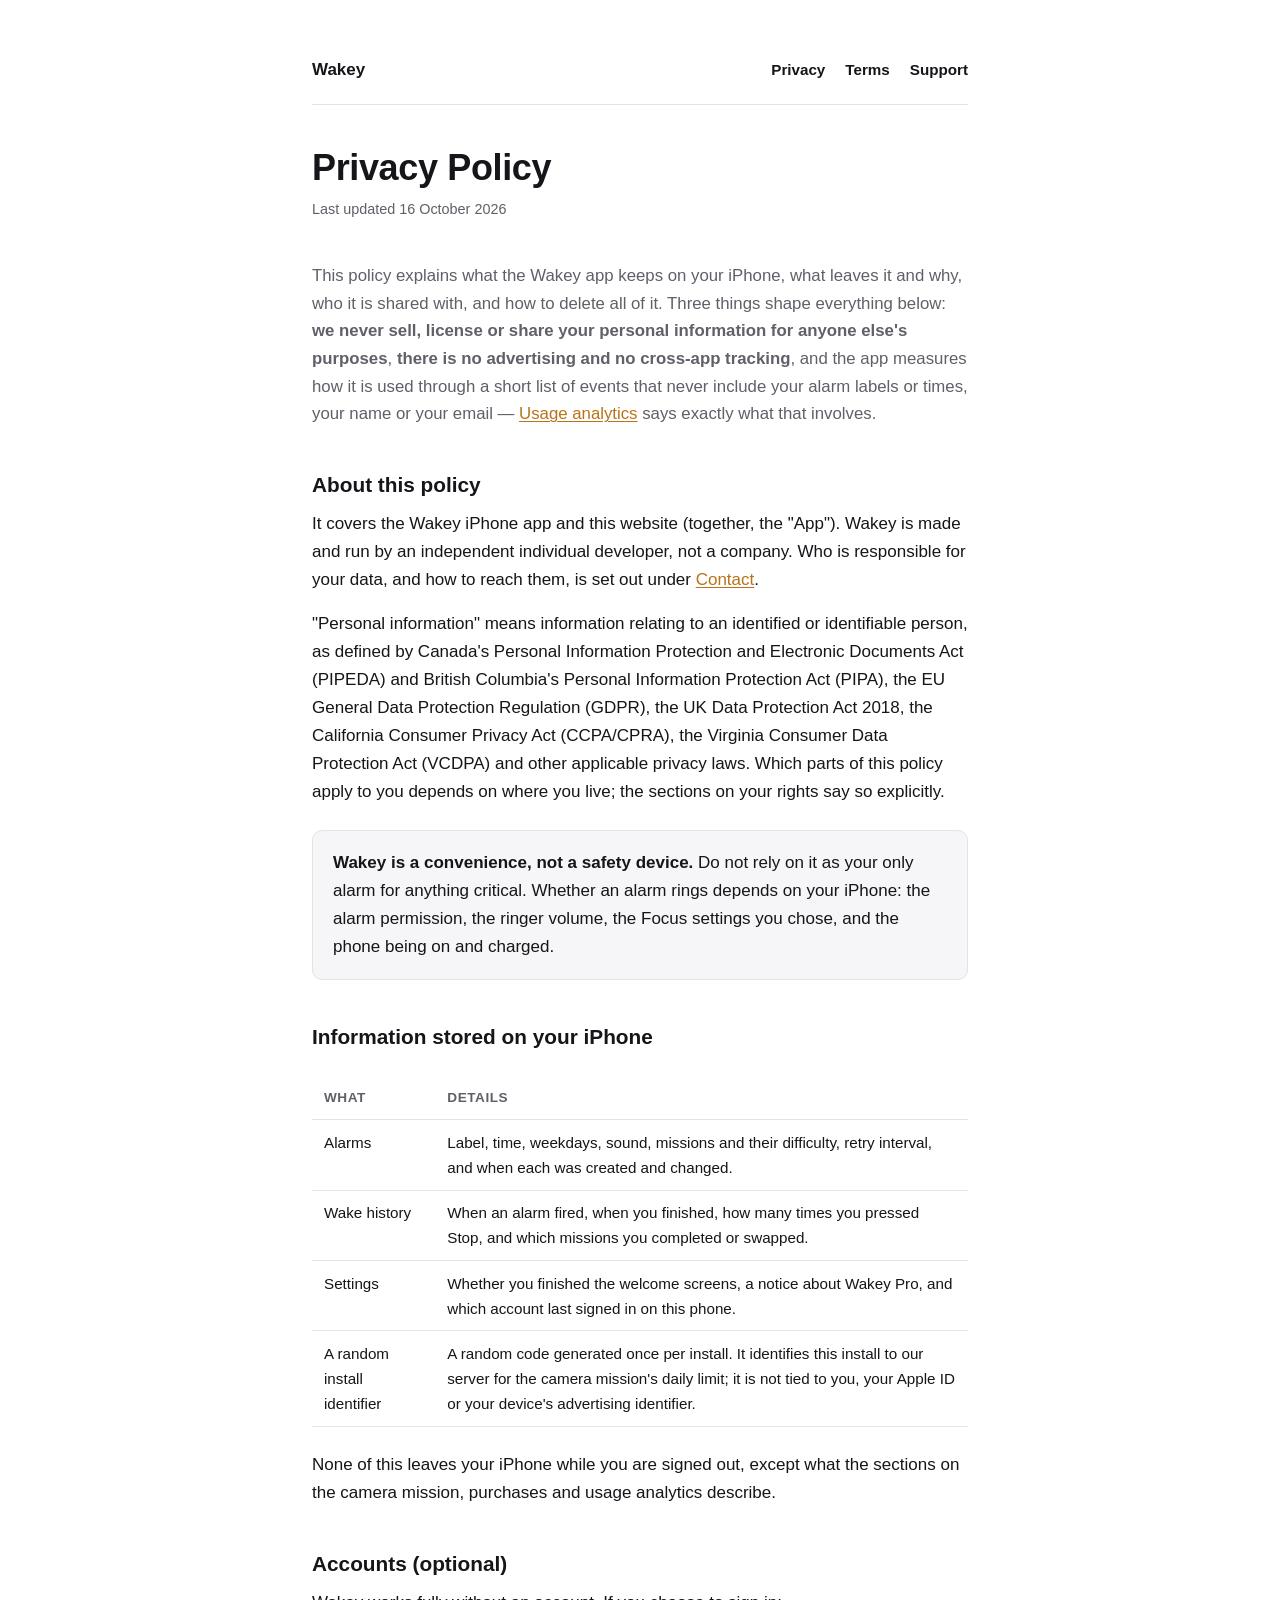
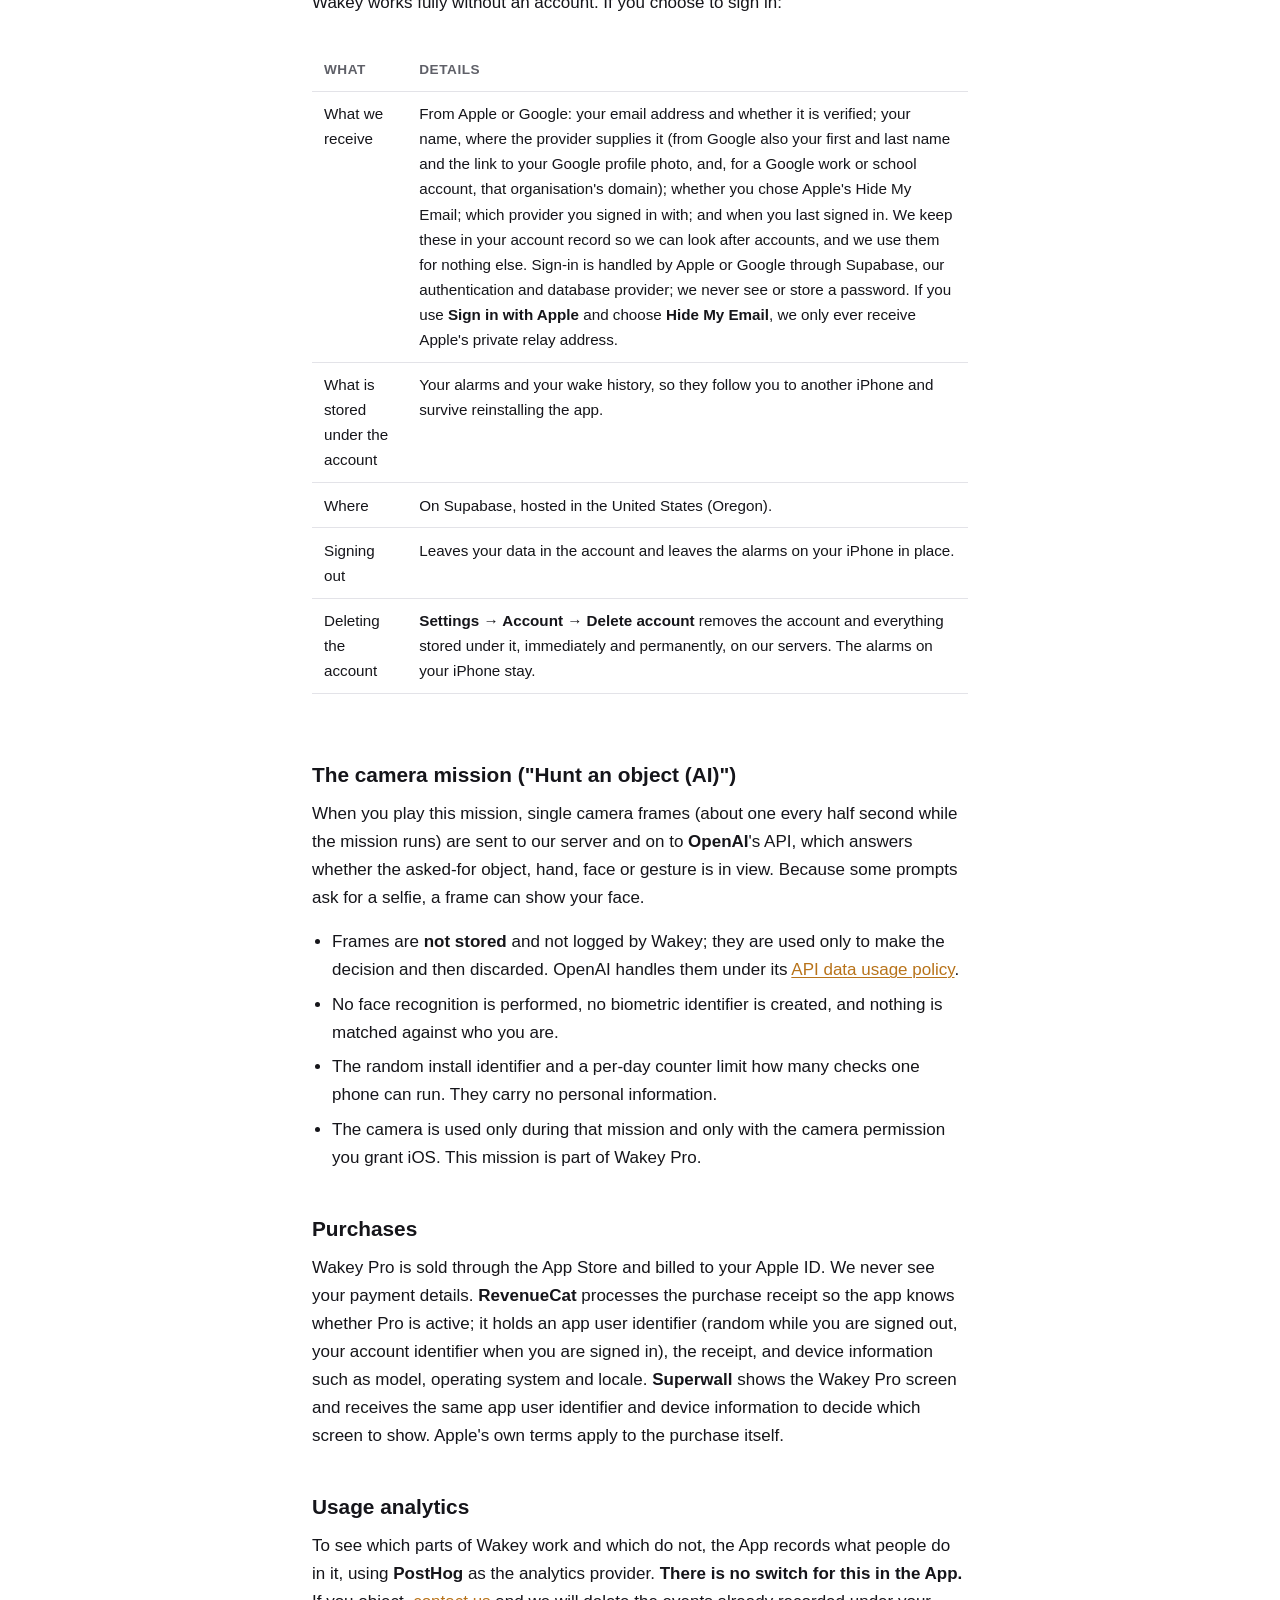
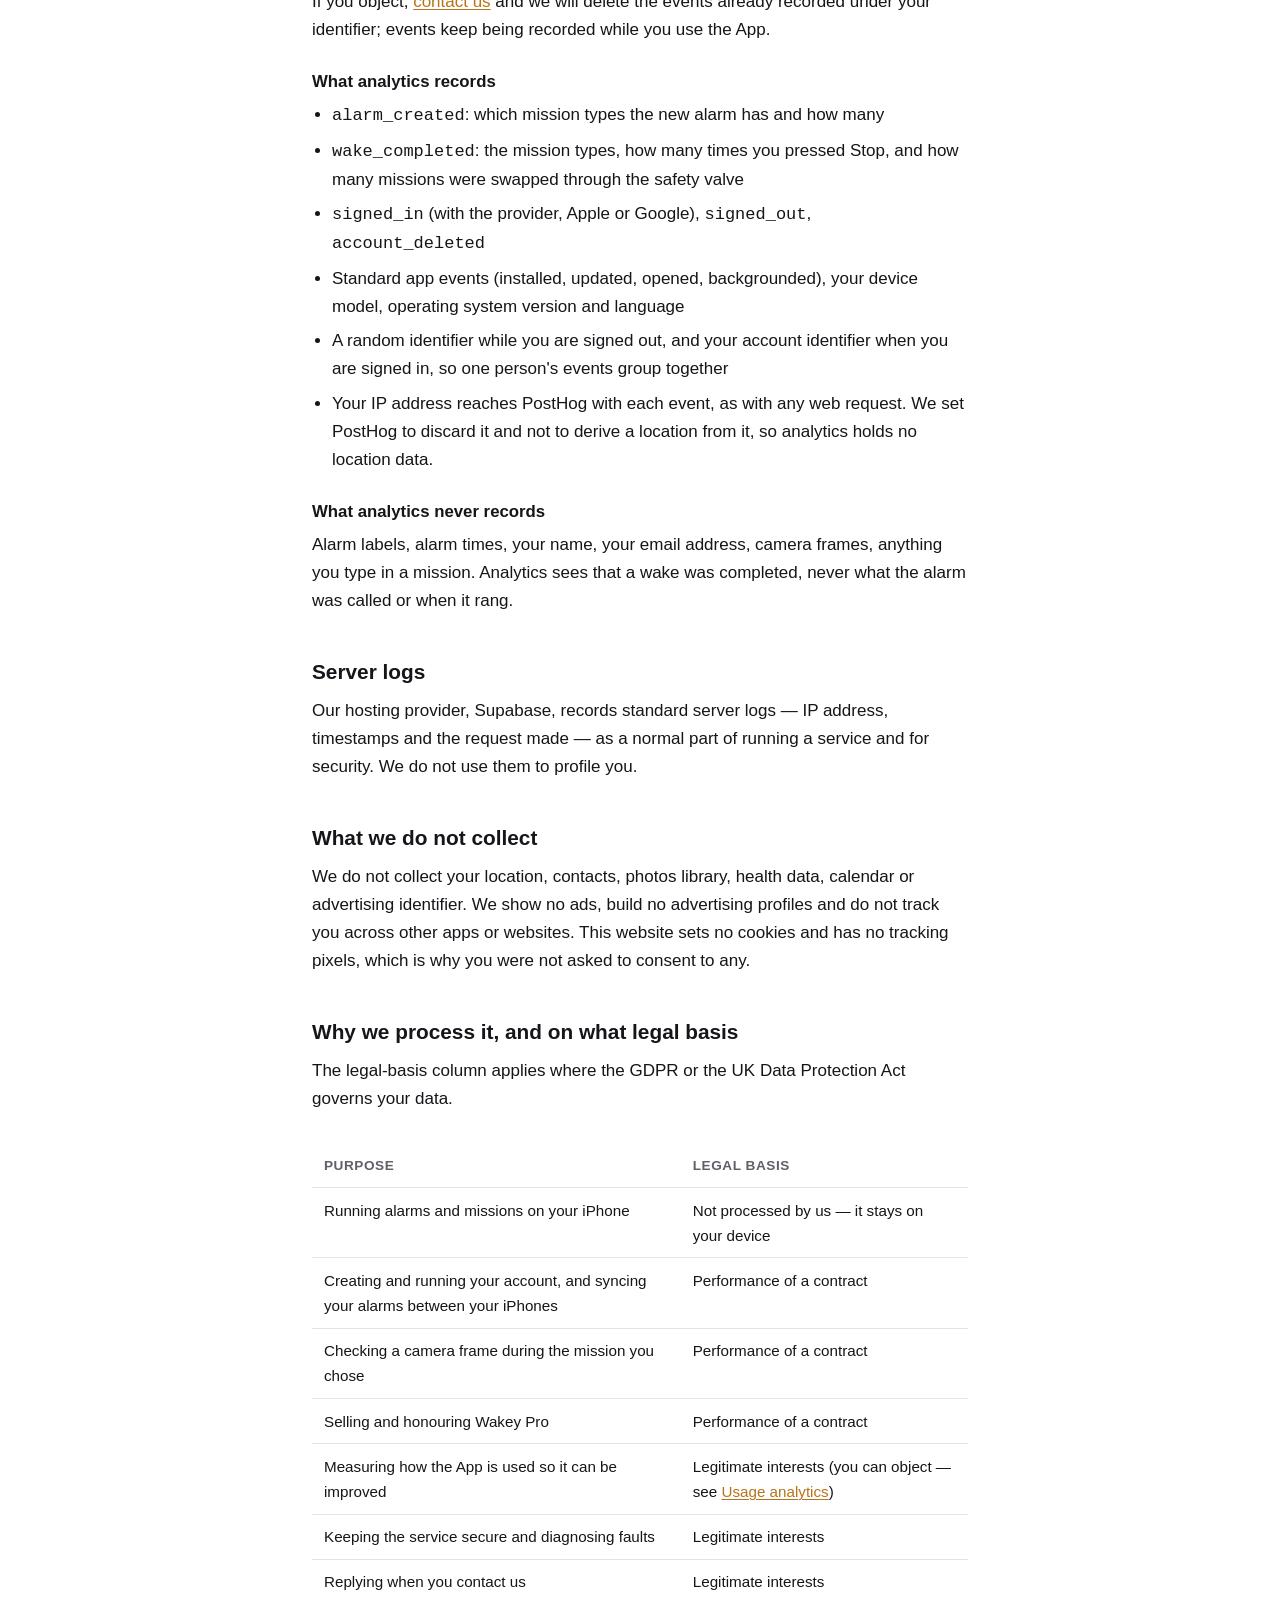
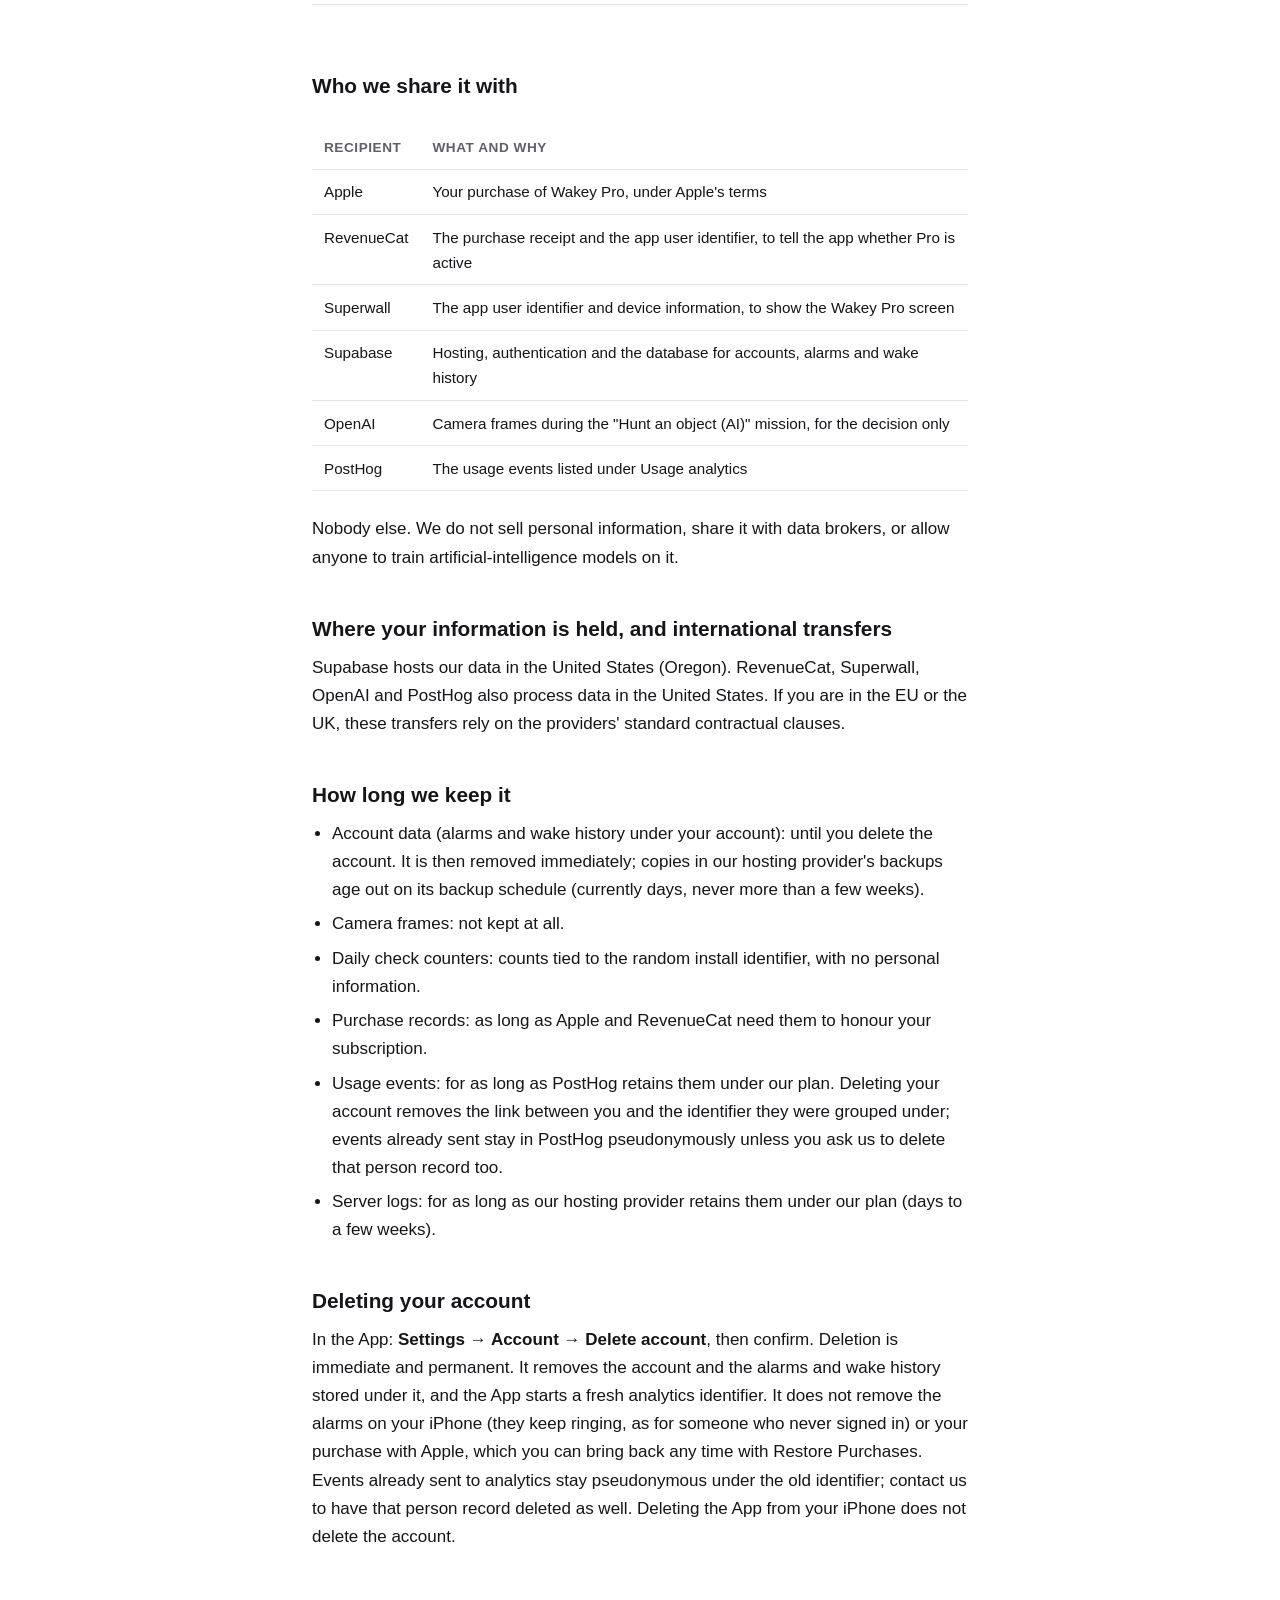
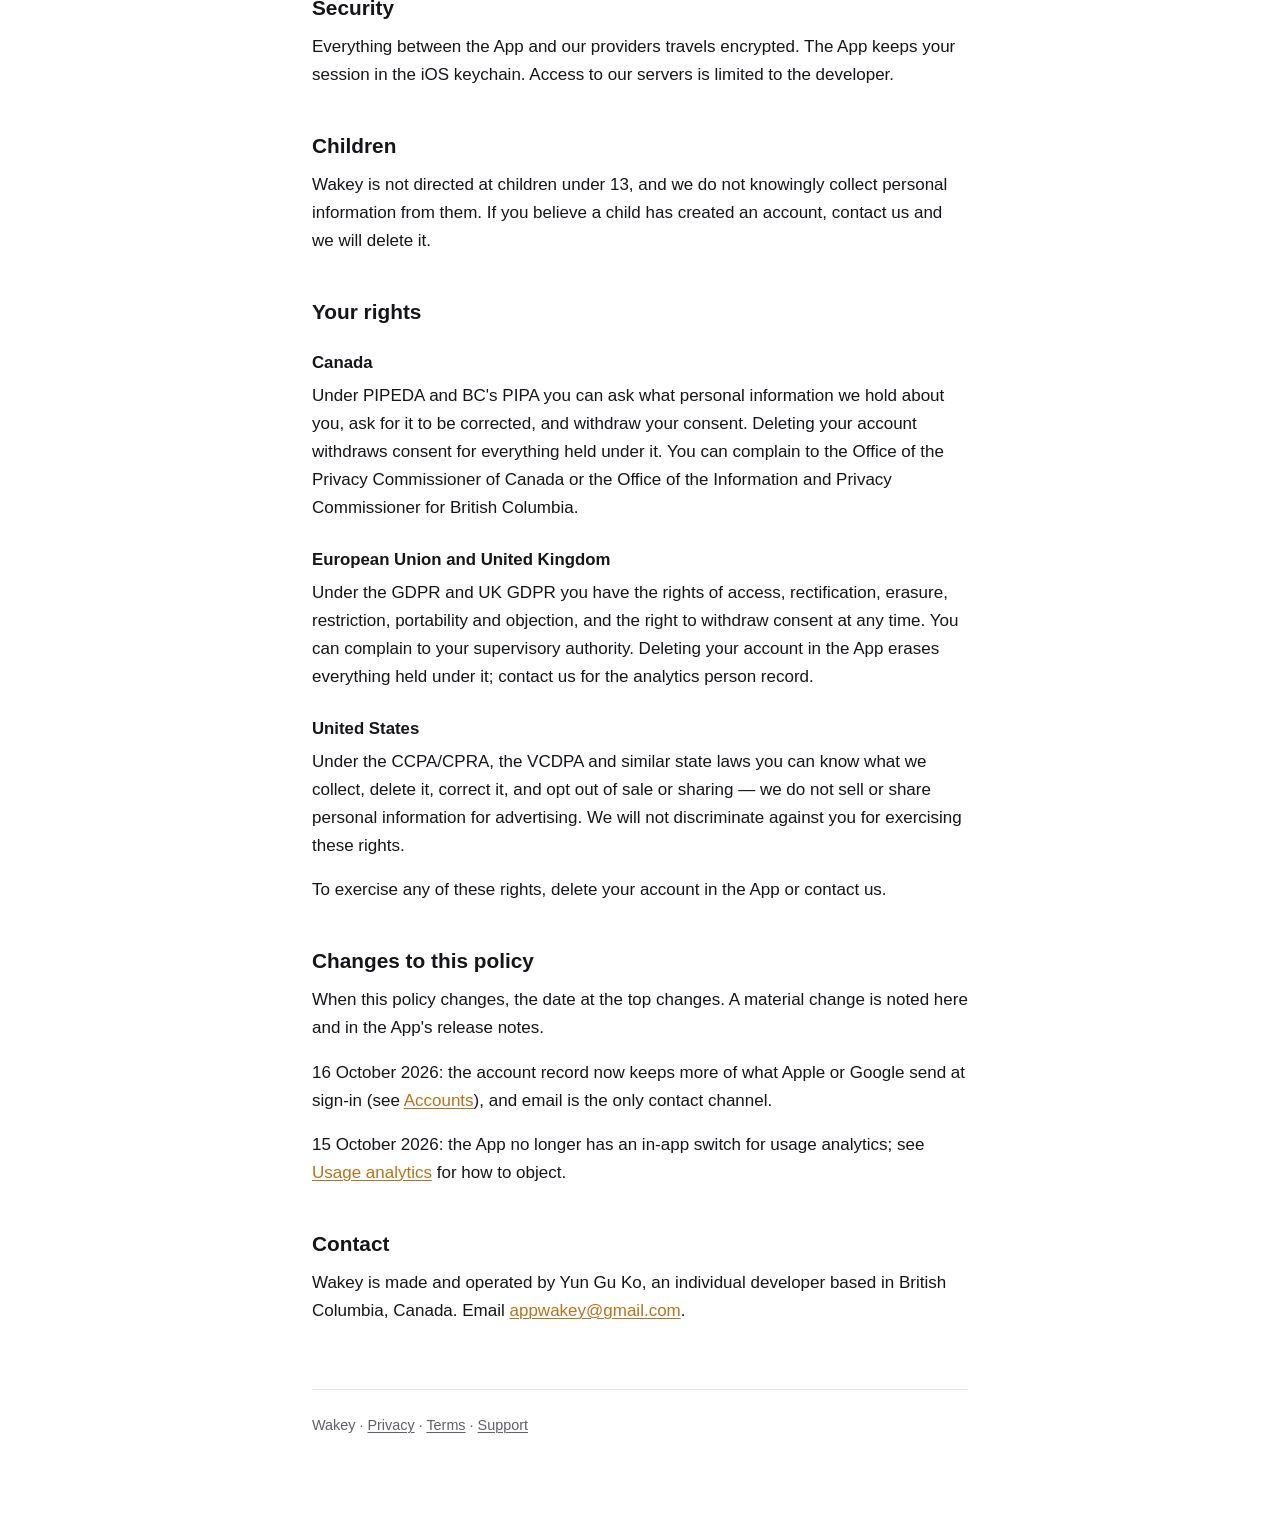
==== commit 24fdaaab: "Privacy: the account record keeps what Apple or Google send at sign-in Email verified, Hide My Email" ====
--- a/privacy/index.html
+++ b/privacy/index.html
@@ -53,11 +53,11 @@
   <p>None of this leaves your iPhone while you are signed out, except what the sections on the
   camera mission, purchases and usage analytics describe.</p>
 
-  <h2>Accounts (optional)</h2>
+  <h2 id="accounts">Accounts (optional)</h2>
   <p>Wakey works fully without an account. If you choose to sign in:</p>
   <div class="scroll"><table class="table">
     <tr><th>What</th><th>Details</th></tr>
-    <tr><td>What we receive</td><td>Your email address and, where the provider supplies it, your name, from Apple or Google. Sign-in is handled by Apple or Google through Supabase, our authentication and database provider; we never see or store a password. If you use <strong>Sign in with Apple</strong> and choose <strong>Hide My Email</strong>, we only ever receive Apple's private relay address.</td></tr>
+    <tr><td>What we receive</td><td>From Apple or Google: your email address and whether it is verified; your name, where the provider supplies it (from Google also your first and last name and the link to your Google profile photo, and, for a Google work or school account, that organisation's domain); whether you chose Apple's Hide My Email; which provider you signed in with; and when you last signed in. We keep these in your account record so we can look after accounts, and we use them for nothing else. Sign-in is handled by Apple or Google through Supabase, our authentication and database provider; we never see or store a password. If you use <strong>Sign in with Apple</strong> and choose <strong>Hide My Email</strong>, we only ever receive Apple's private relay address.</td></tr>
     <tr><td>What is stored under the account</td><td>Your alarms and your wake history, so they follow you to another iPhone and survive reinstalling the app.</td></tr>
     <tr><td>Where</td><td>On Supabase, hosted in the United States (Oregon).</td></tr>
     <tr><td>Signing out</td><td>Leaves your data in the account and leaves the alarms on your iPhone in place.</td></tr>
@@ -210,6 +210,8 @@
   <h2>Changes to this policy</h2>
   <p>When this policy changes, the date at the top changes. A material change is noted here and in
   the App's release notes.</p>
+  <p>16 October 2026: the account record now keeps more of what Apple or Google send at sign-in
+  (see <a href="#accounts">Accounts</a>), and email is the only contact channel.</p>
   <p>15 October 2026: the App no longer has an in-app switch for usage analytics; see
   <a href="#analytics">Usage analytics</a> for how to object.</p>
 
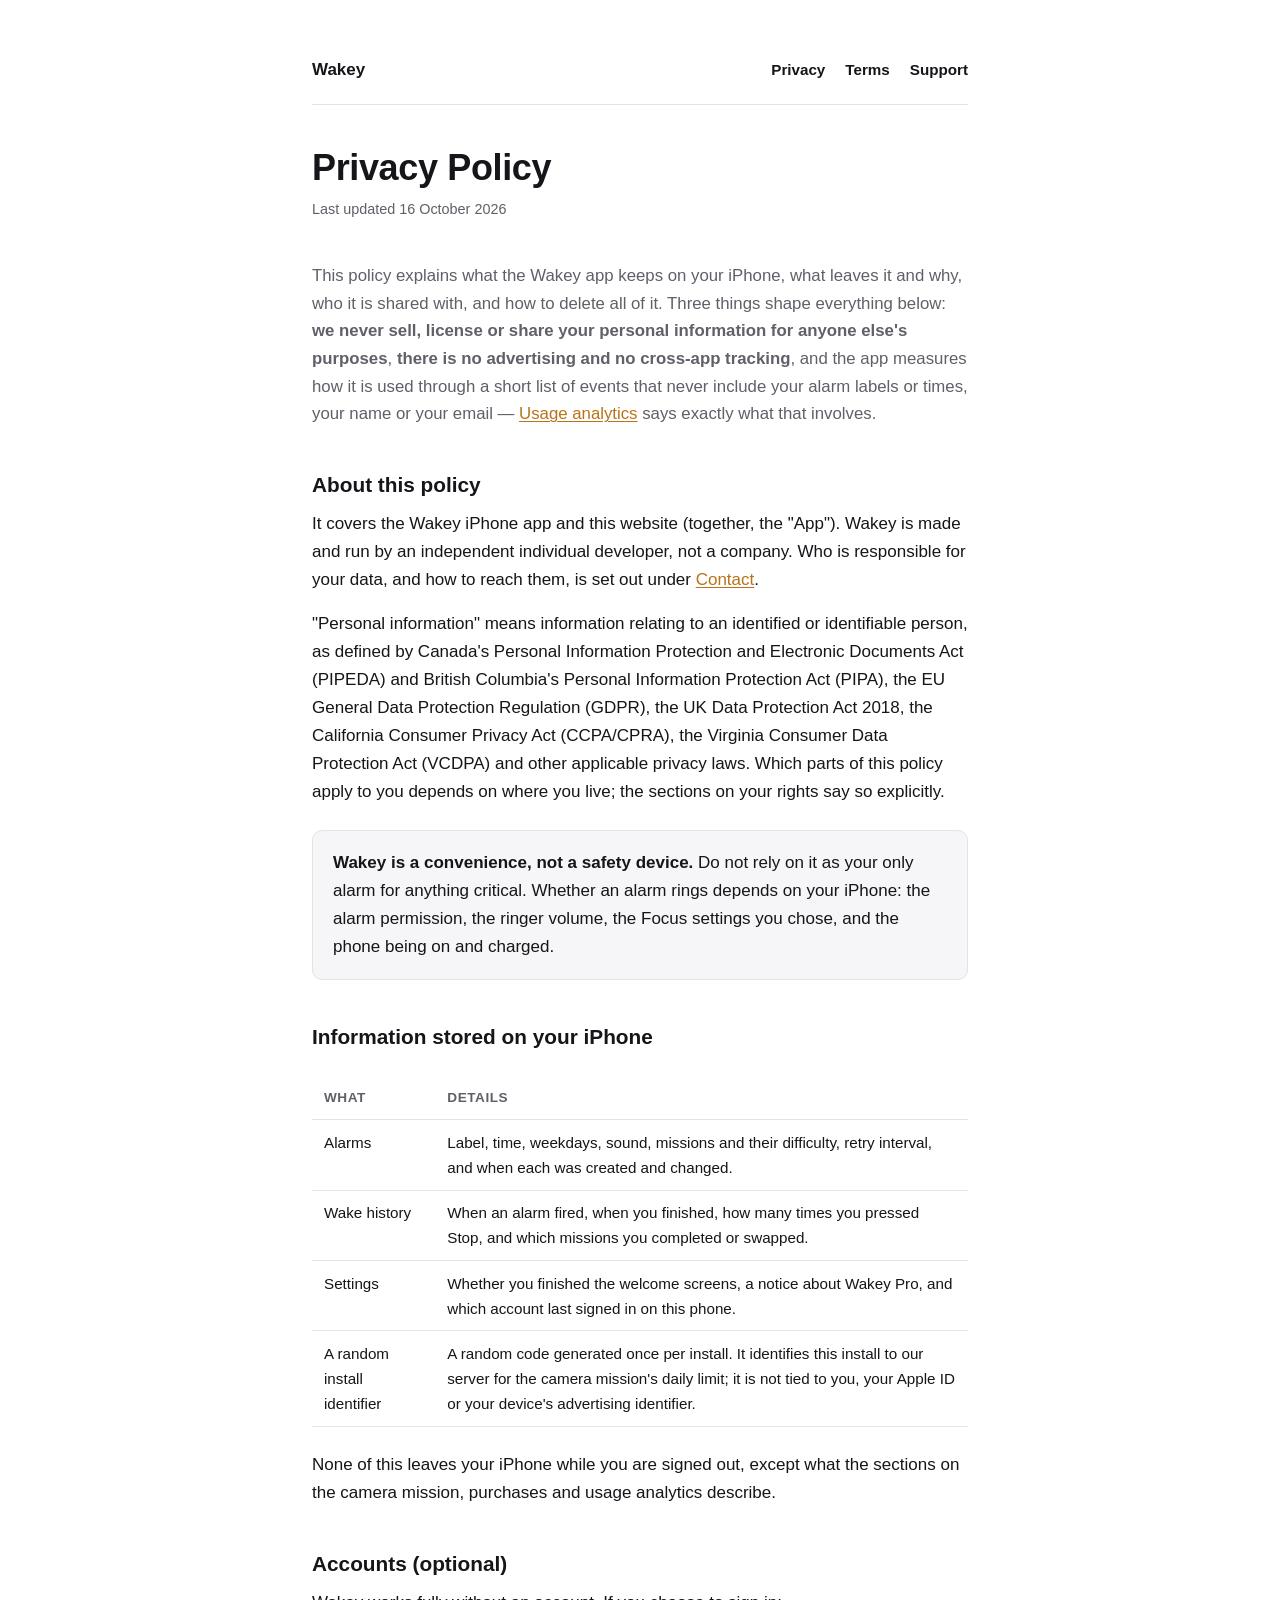
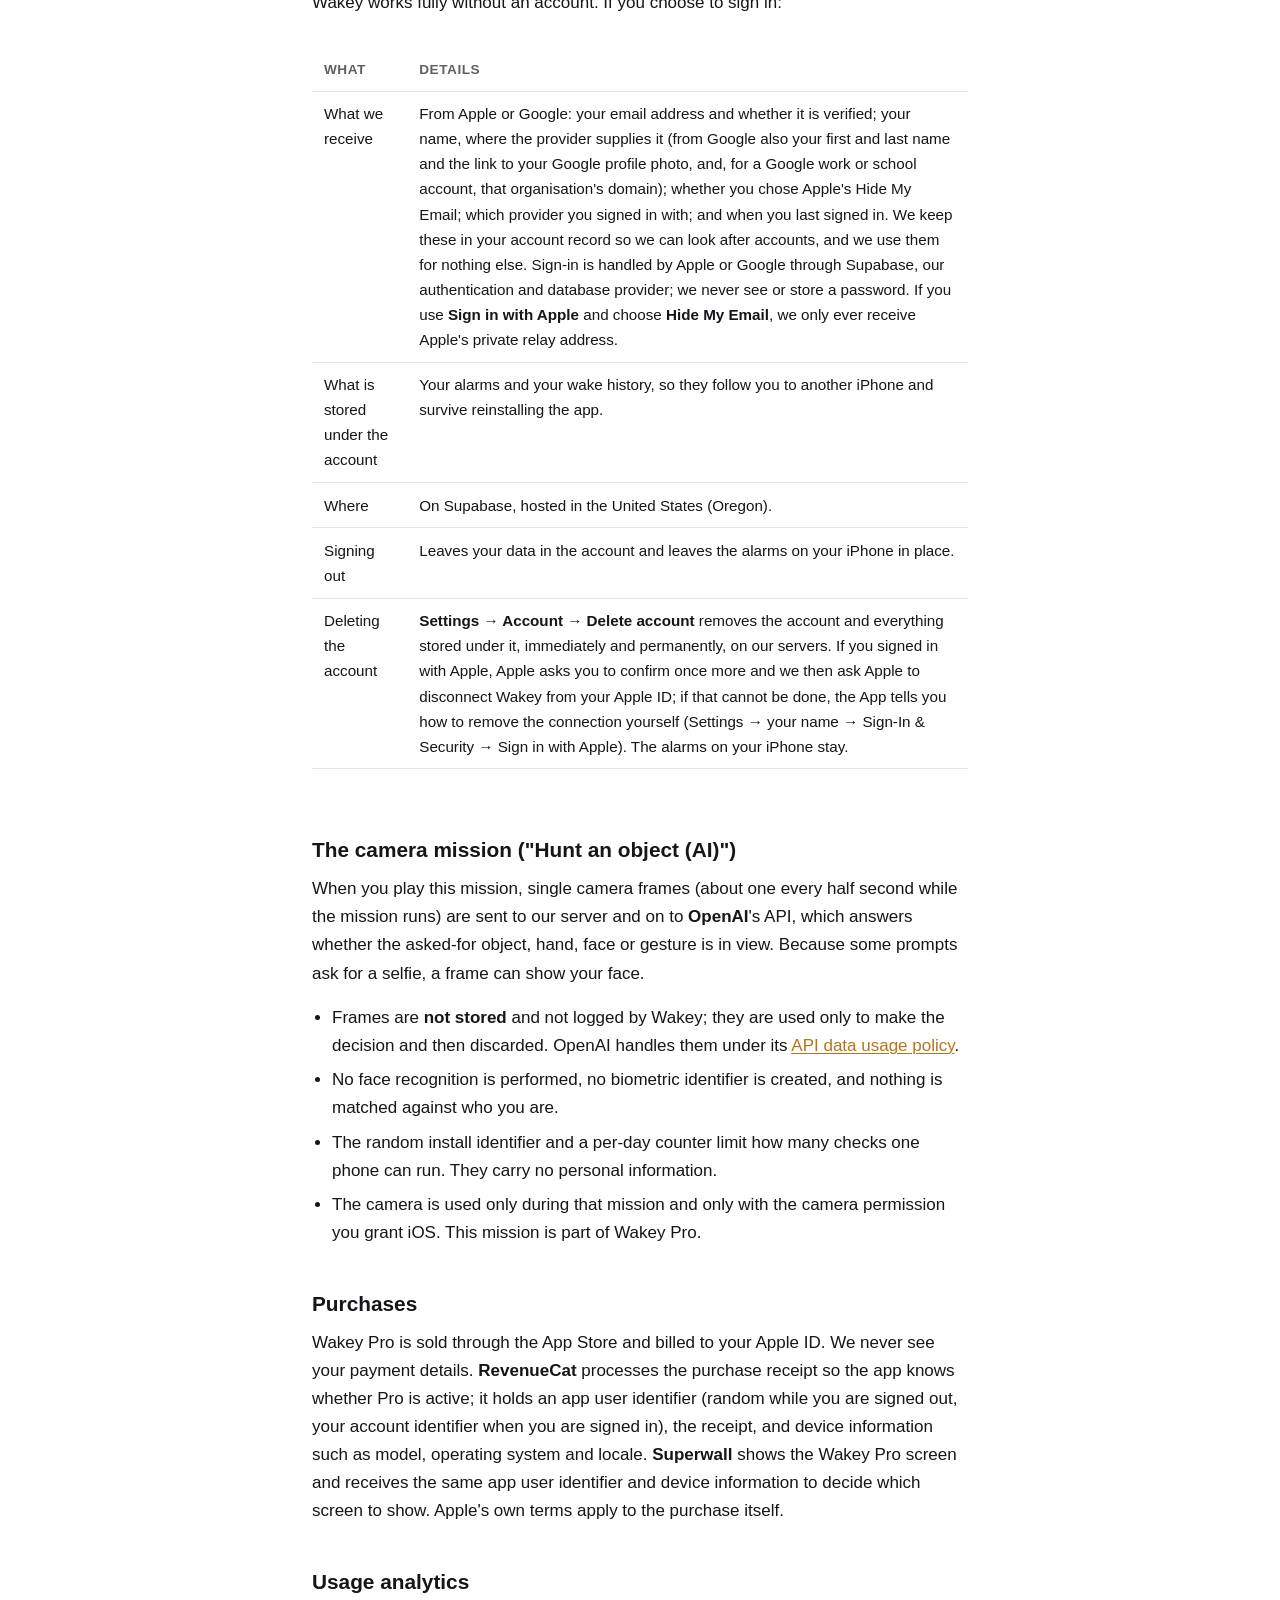
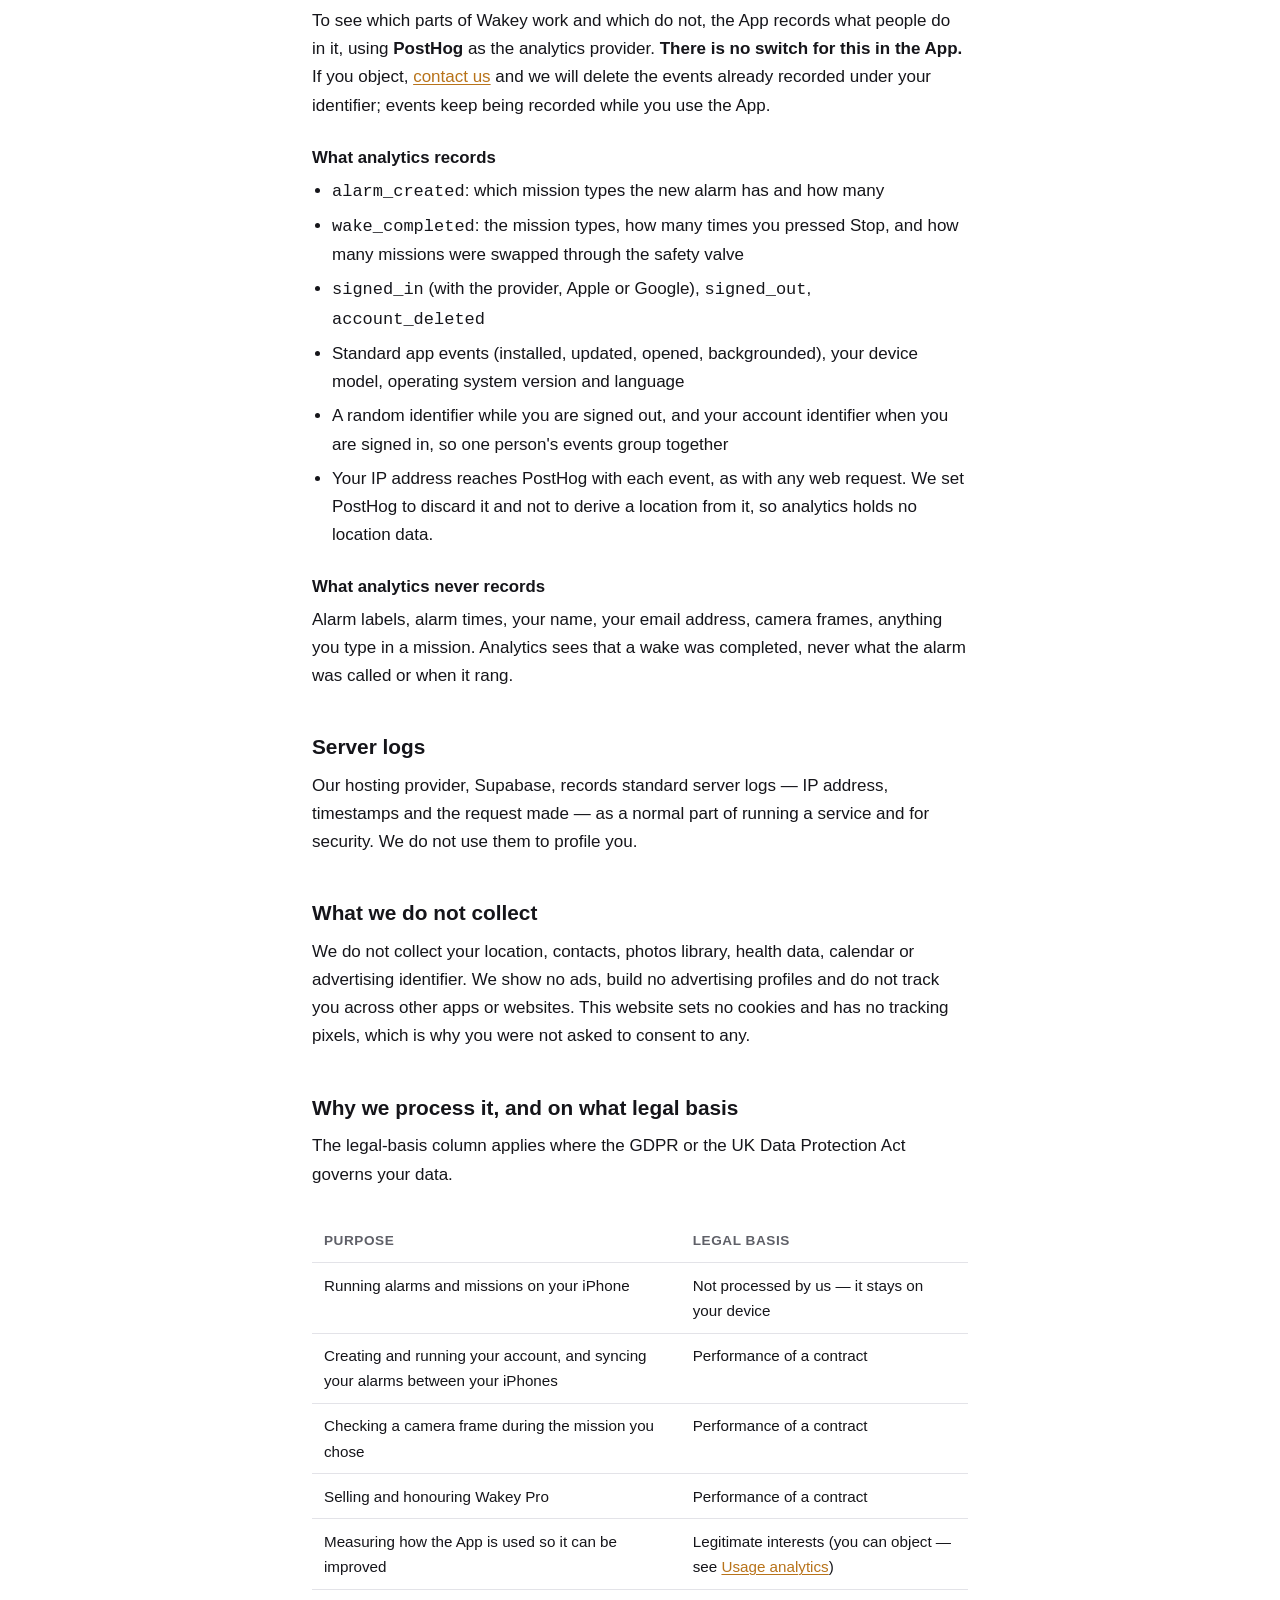
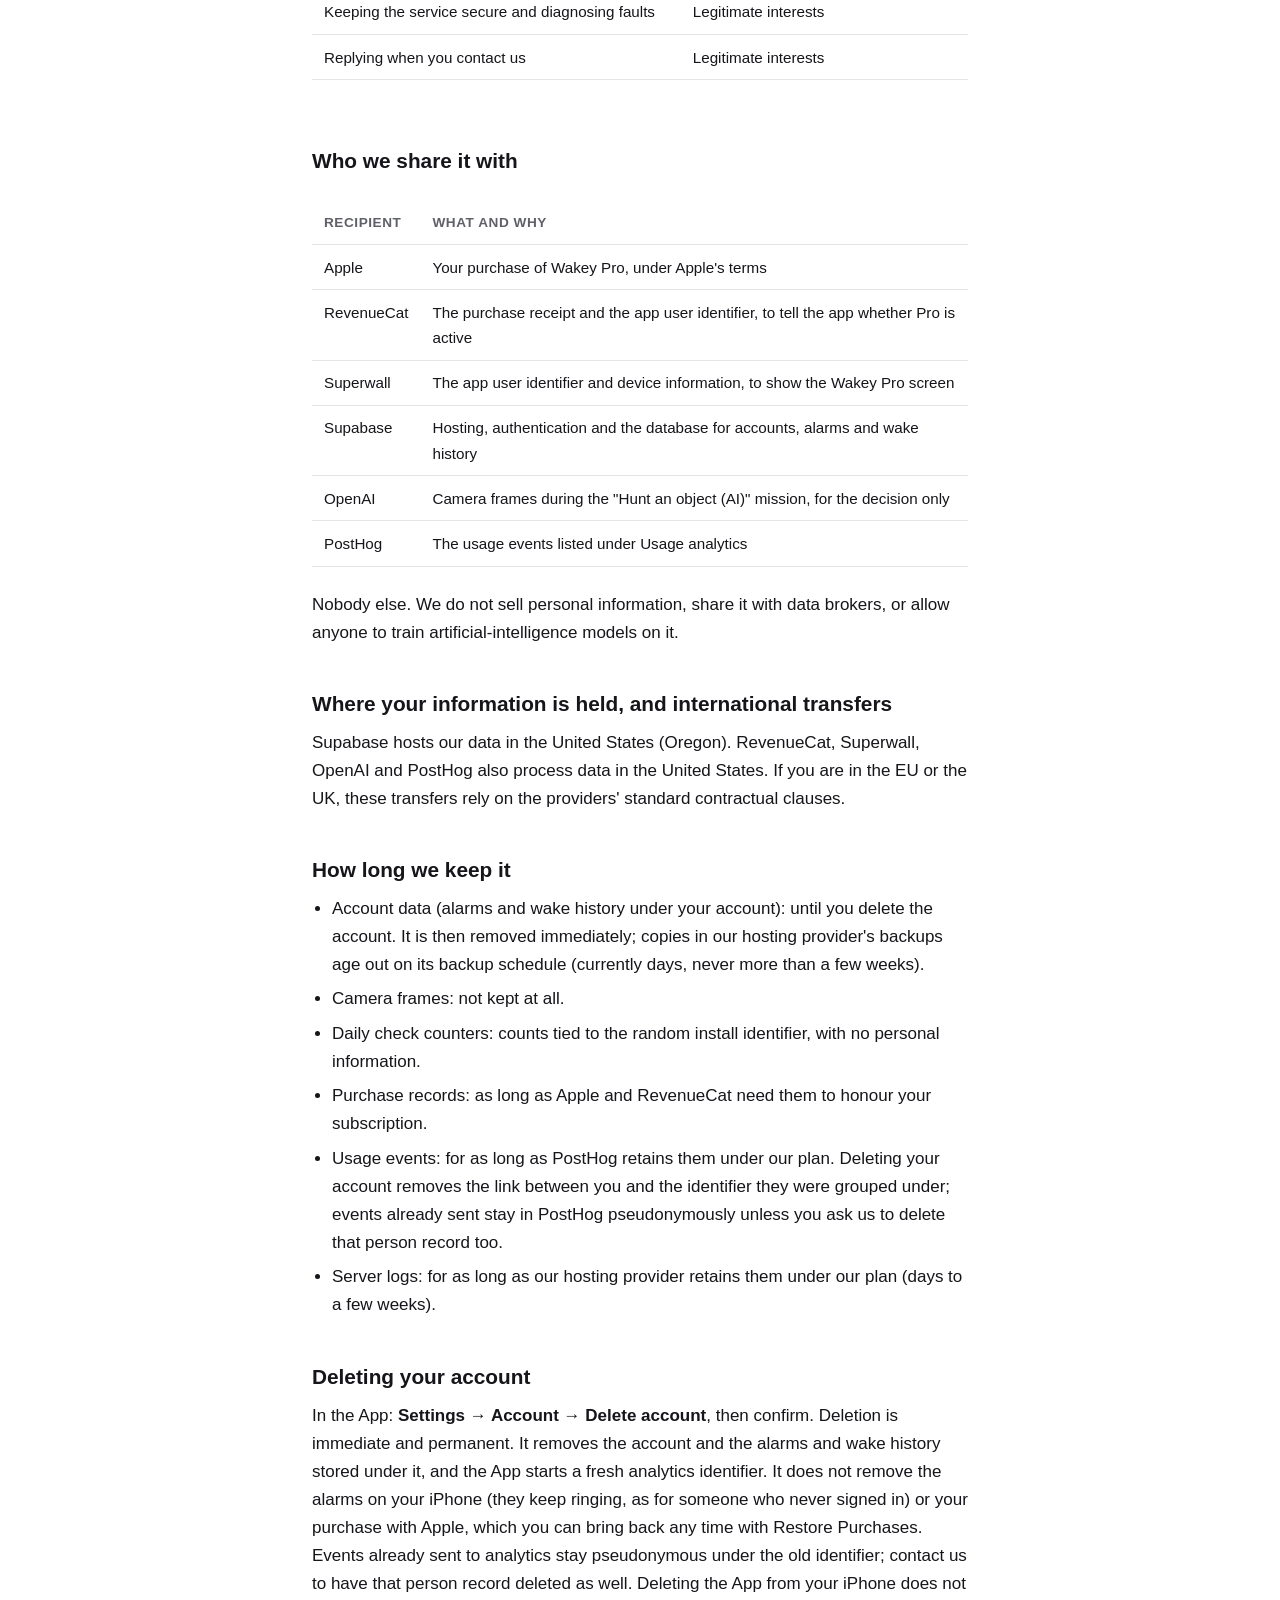
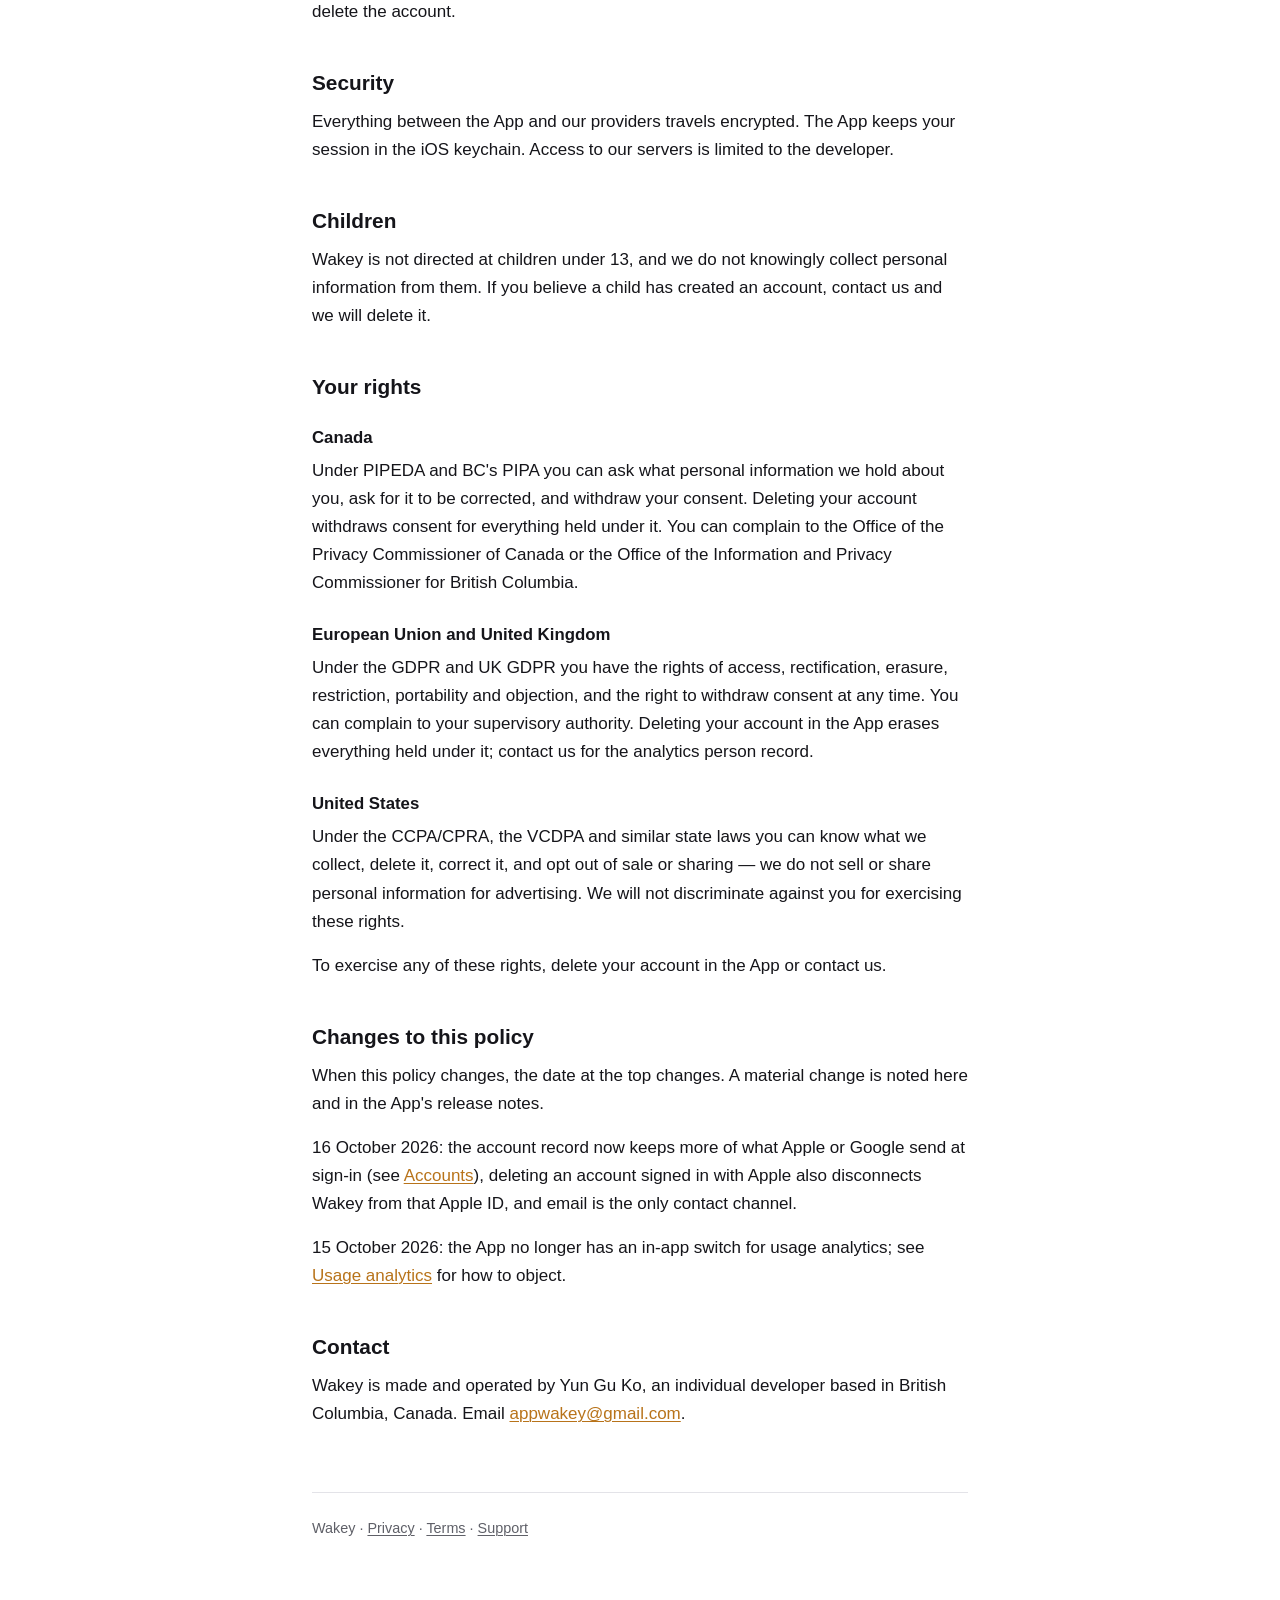
==== commit 2ce9fcb1: "Account deletion also disconnects a Sign in with Apple ID Privacy policy and support page: deleting " ====
--- a/privacy/index.html
+++ b/privacy/index.html
@@ -61,7 +61,7 @@
     <tr><td>What is stored under the account</td><td>Your alarms and your wake history, so they follow you to another iPhone and survive reinstalling the app.</td></tr>
     <tr><td>Where</td><td>On Supabase, hosted in the United States (Oregon).</td></tr>
     <tr><td>Signing out</td><td>Leaves your data in the account and leaves the alarms on your iPhone in place.</td></tr>
-    <tr><td>Deleting the account</td><td><strong>Settings → Account → Delete account</strong> removes the account and everything stored under it, immediately and permanently, on our servers. The alarms on your iPhone stay.</td></tr>
+    <tr><td>Deleting the account</td><td><strong>Settings → Account → Delete account</strong> removes the account and everything stored under it, immediately and permanently, on our servers. If you signed in with Apple, Apple asks you to confirm once more and we then ask Apple to disconnect Wakey from your Apple ID; if that cannot be done, the App tells you how to remove the connection yourself (Settings → your name → Sign-In &amp; Security → Sign in with Apple). The alarms on your iPhone stay.</td></tr>
   </table></div>
 
   <h2>The camera mission ("Hunt an object (AI)")</h2>
@@ -211,7 +211,8 @@
   <p>When this policy changes, the date at the top changes. A material change is noted here and in
   the App's release notes.</p>
   <p>16 October 2026: the account record now keeps more of what Apple or Google send at sign-in
-  (see <a href="#accounts">Accounts</a>), and email is the only contact channel.</p>
+  (see <a href="#accounts">Accounts</a>), deleting an account signed in with Apple also disconnects Wakey from that Apple ID,
+  and email is the only contact channel.</p>
   <p>15 October 2026: the App no longer has an in-app switch for usage analytics; see
   <a href="#analytics">Usage analytics</a> for how to object.</p>
 
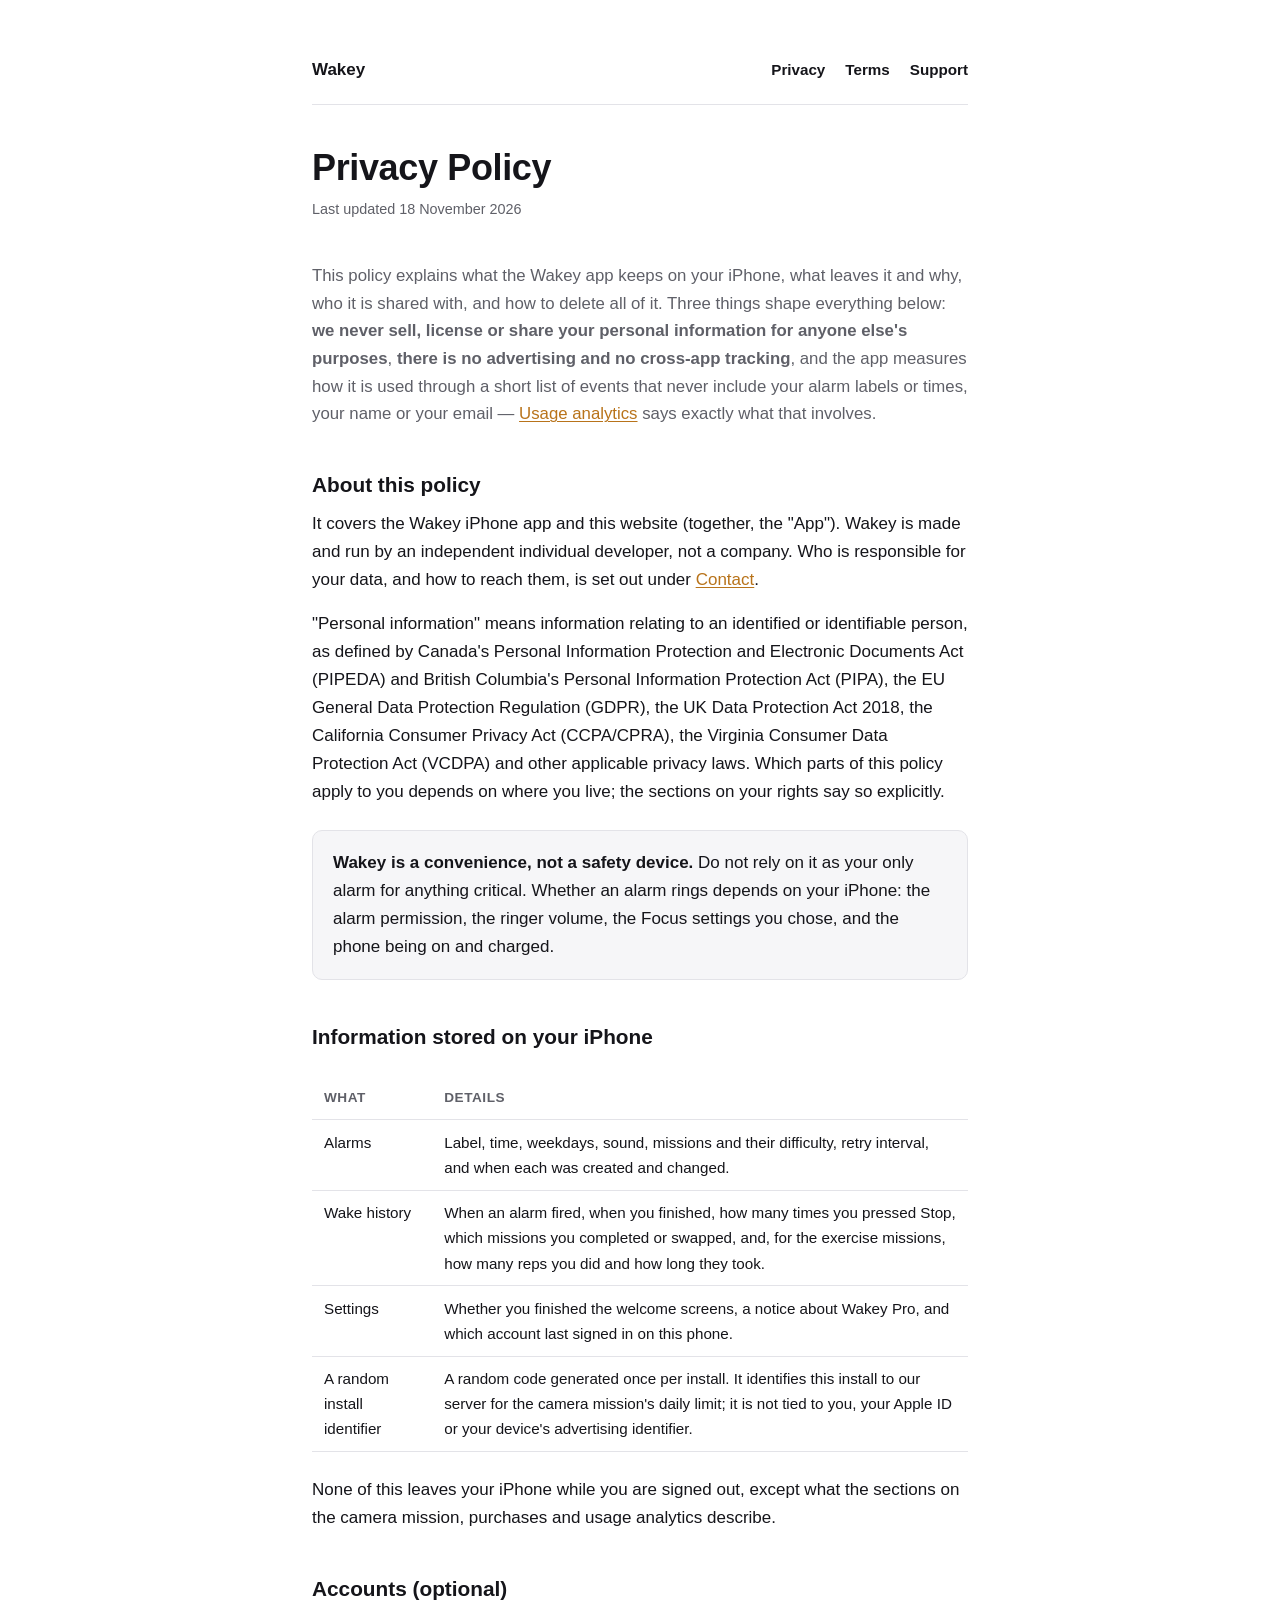
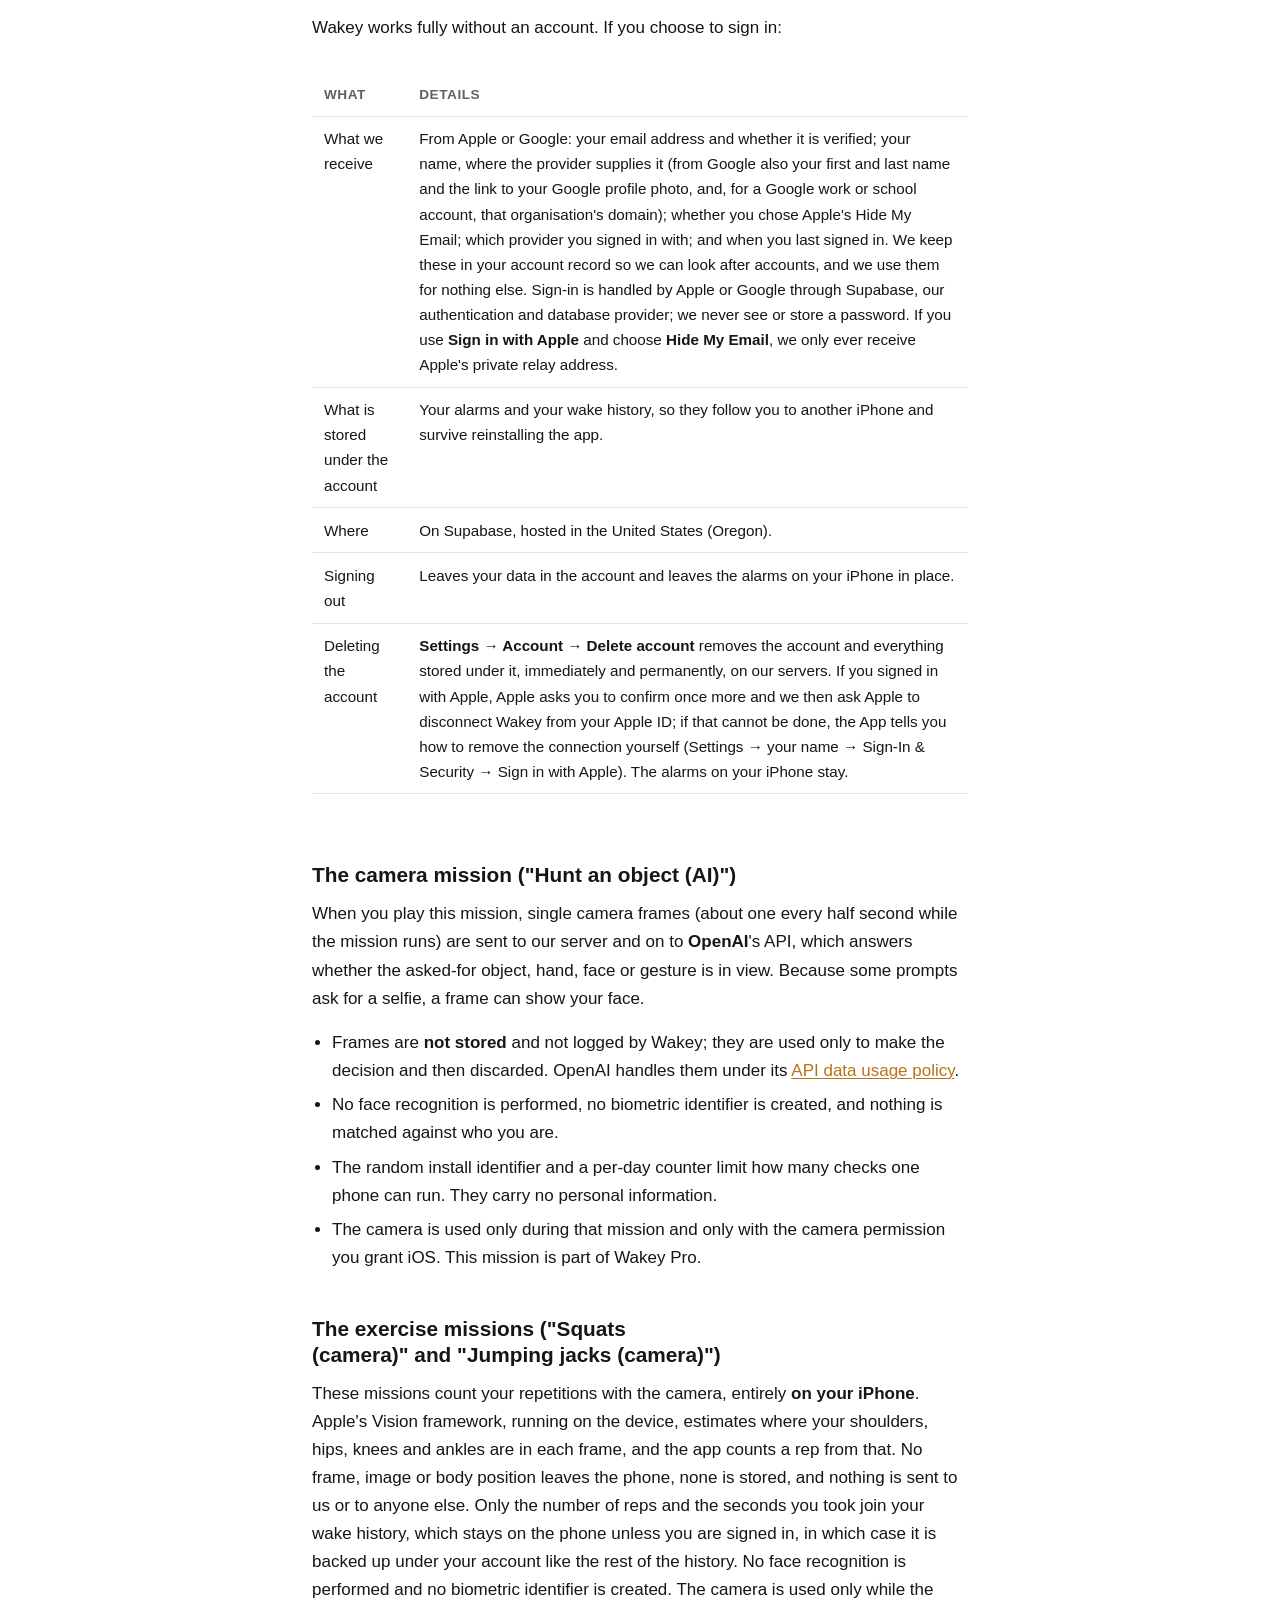
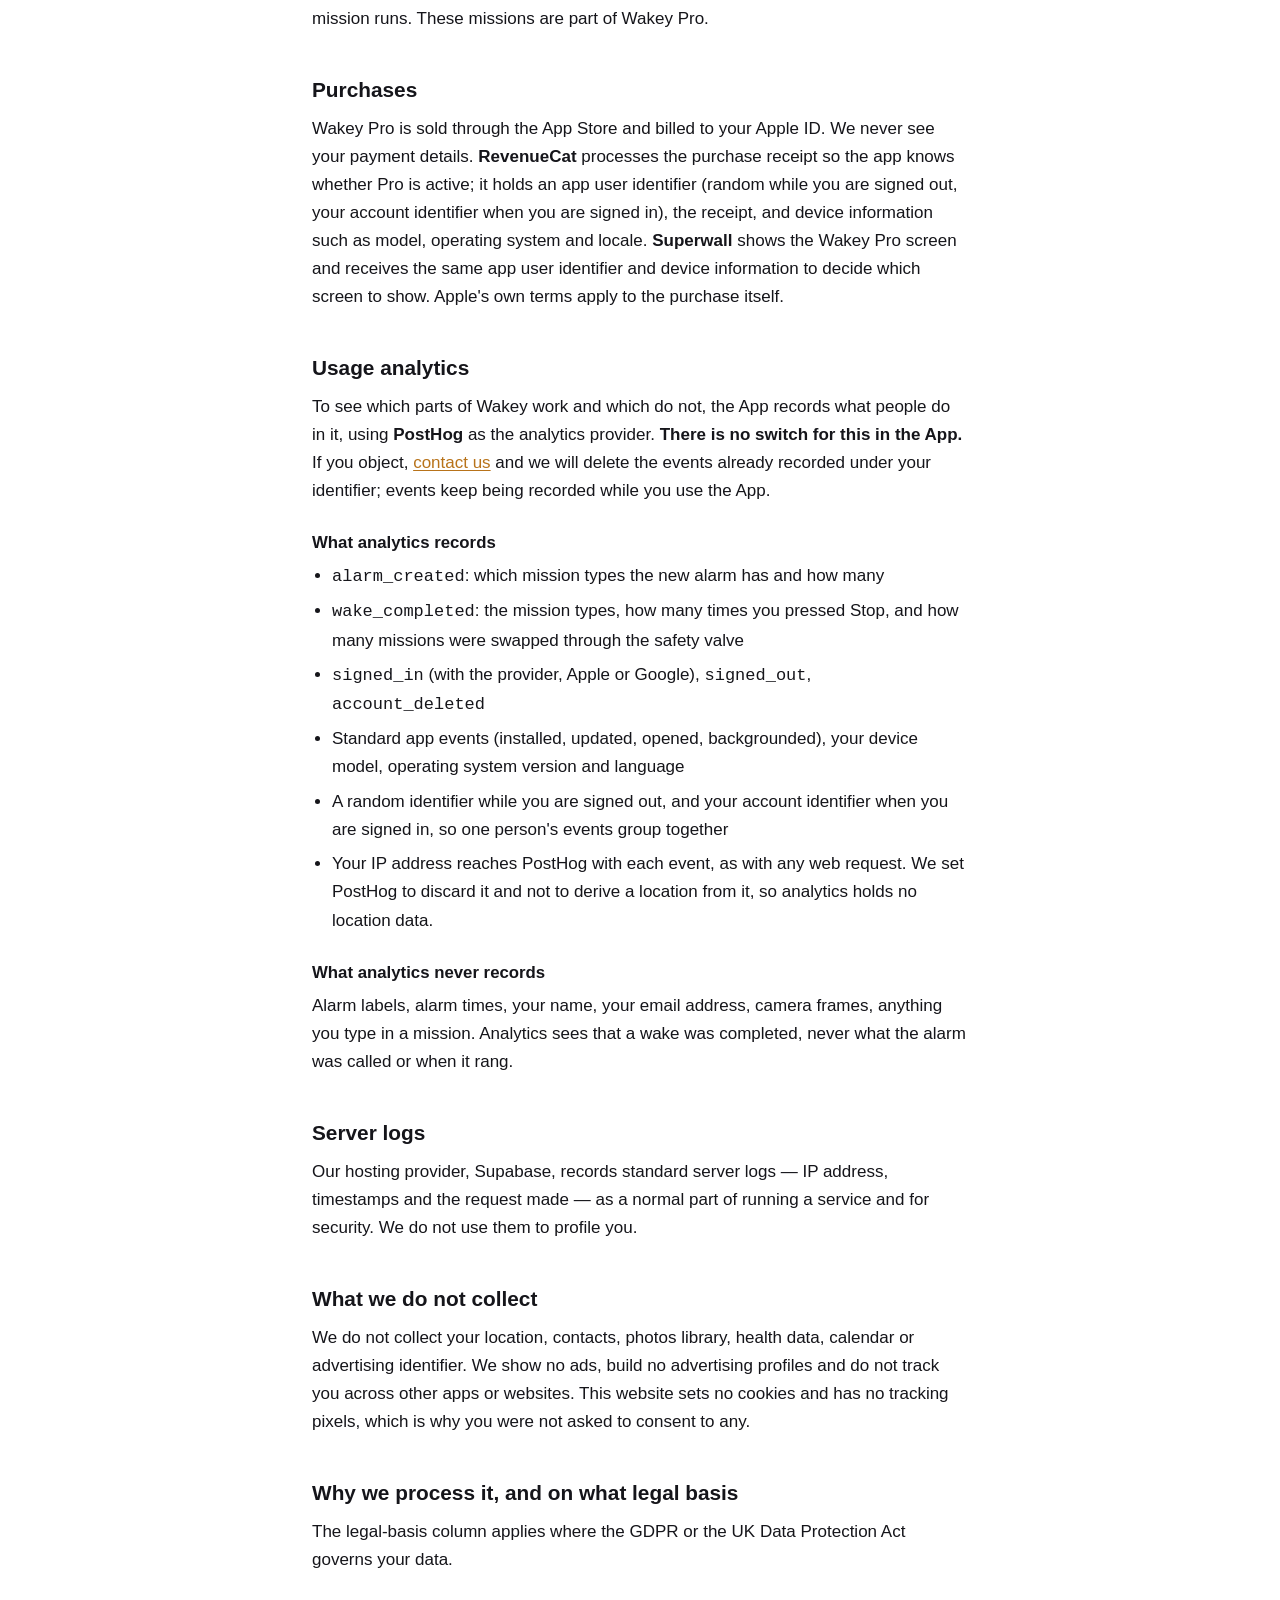
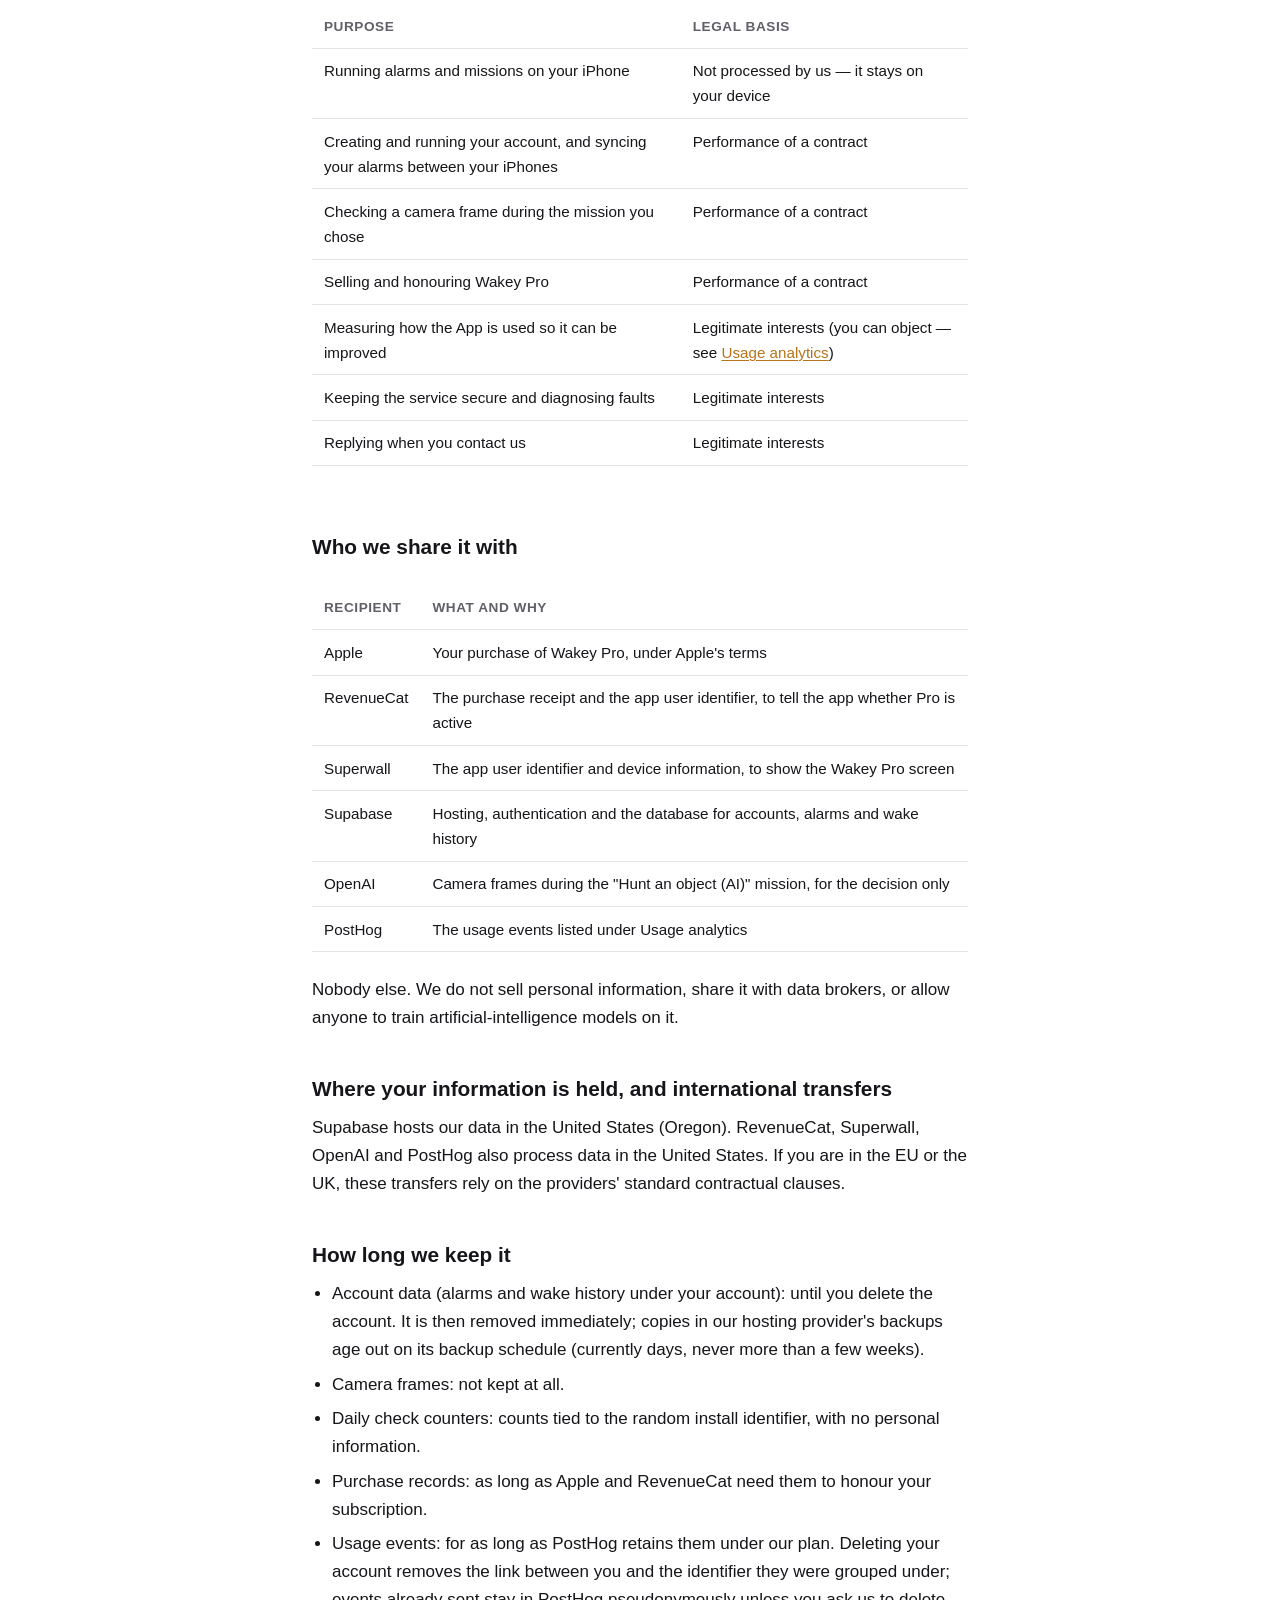
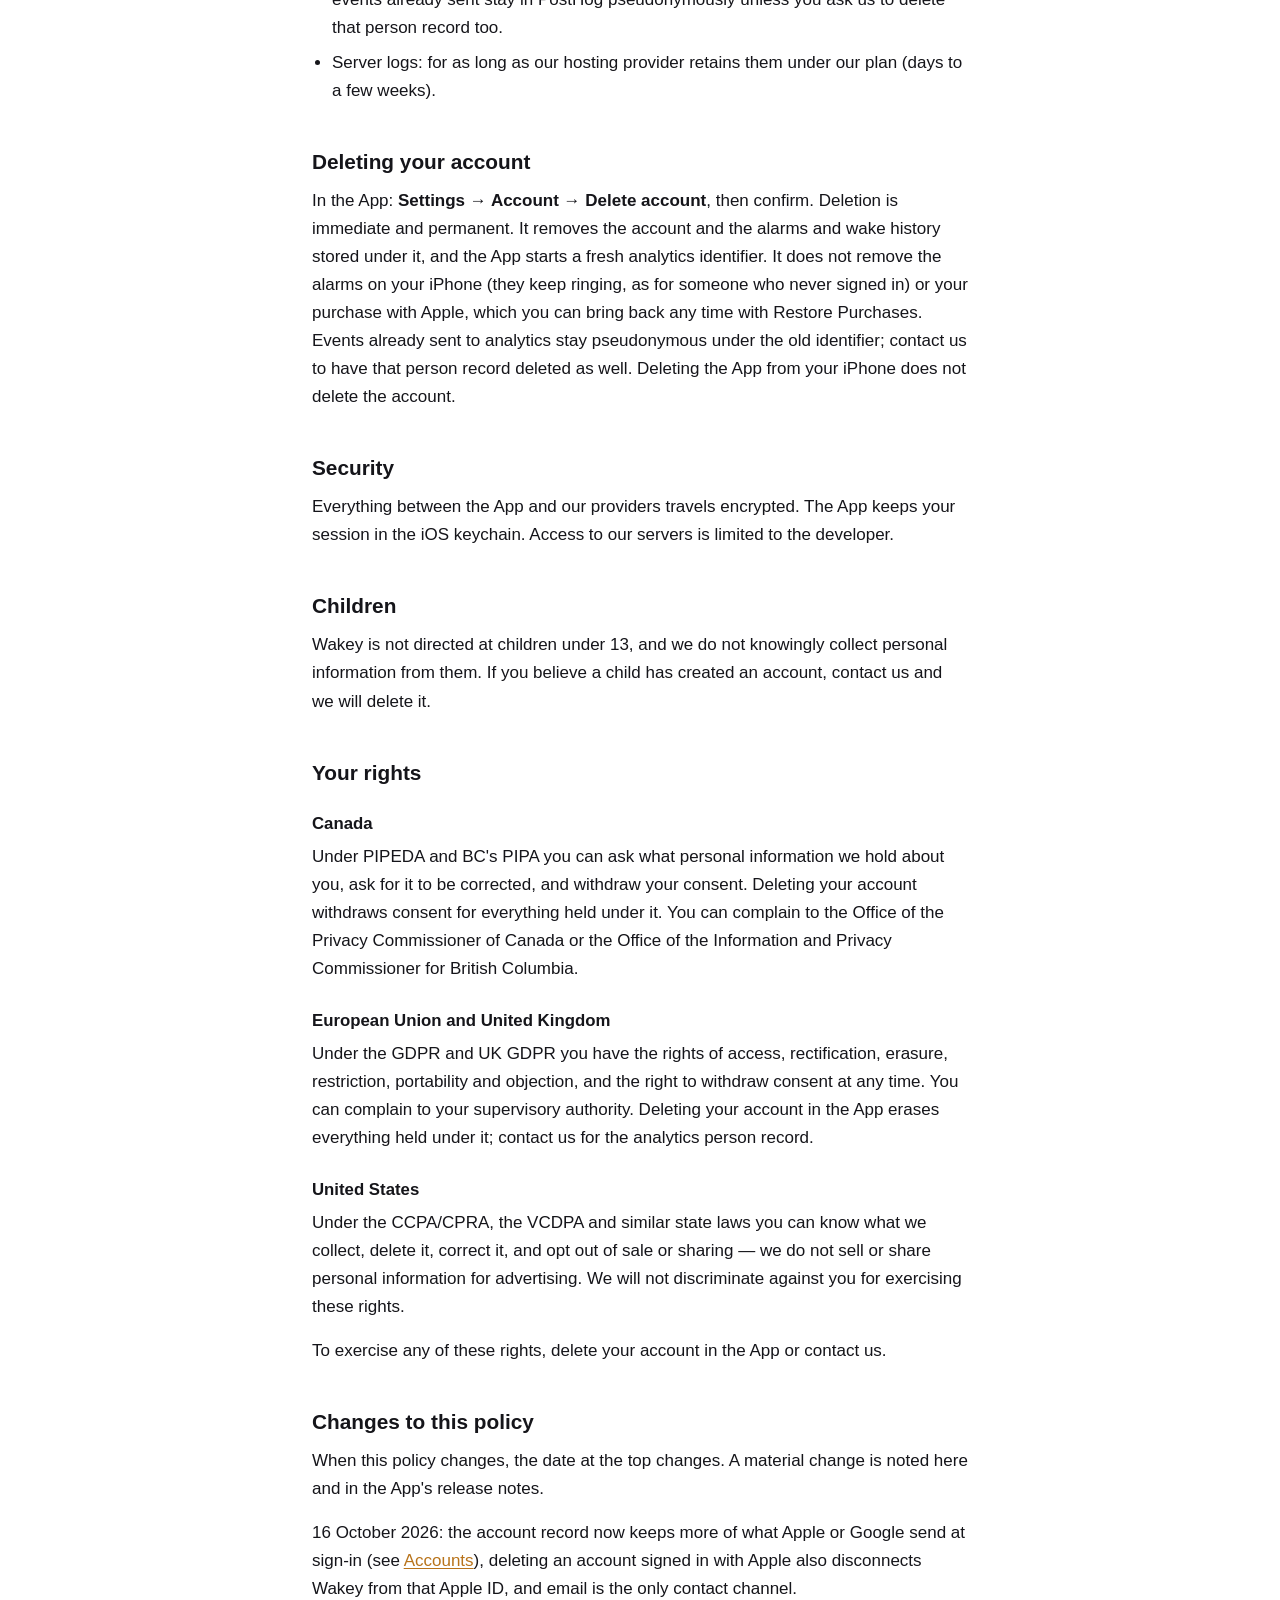
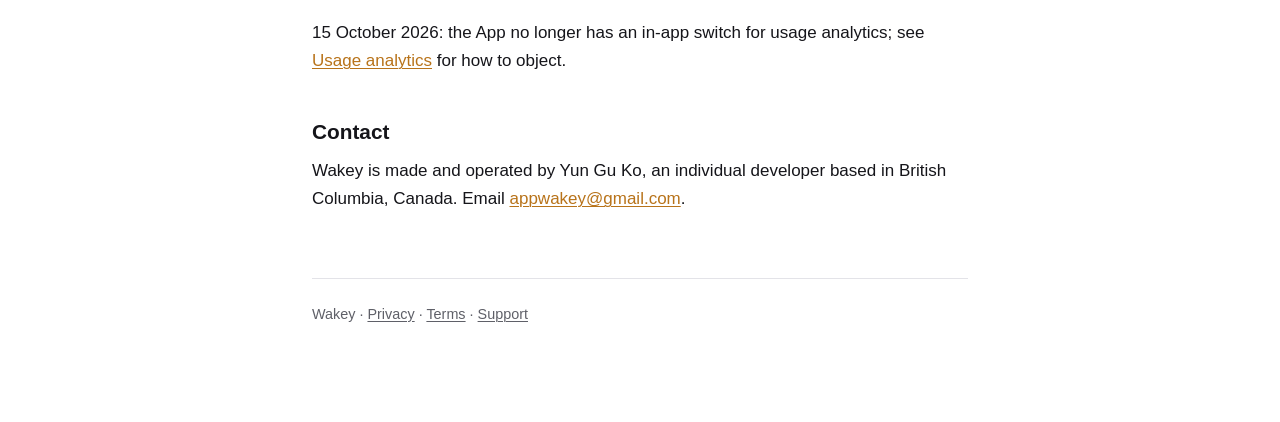
==== commit 5a74d035: "Exercise missions (1.1): on-device squats and jumping jacks in the policy and the support page Co-Au" ====
--- a/privacy/index.html
+++ b/privacy/index.html
@@ -15,7 +15,7 @@
   </header>
 
   <h1>Privacy Policy</h1>
-  <p class="meta">Last updated 16 October 2026</p>
+  <p class="meta">Last updated 18 November 2026</p>
 
   <p class="lede">This policy explains what the Wakey app keeps on your iPhone, what leaves it and
   why, who it is shared with, and how to delete all of it. Three things shape everything below:
@@ -46,7 +46,7 @@
   <div class="scroll"><table class="table">
     <tr><th>What</th><th>Details</th></tr>
     <tr><td>Alarms</td><td>Label, time, weekdays, sound, missions and their difficulty, retry interval, and when each was created and changed.</td></tr>
-    <tr><td>Wake history</td><td>When an alarm fired, when you finished, how many times you pressed Stop, and which missions you completed or swapped.</td></tr>
+    <tr><td>Wake history</td><td>When an alarm fired, when you finished, how many times you pressed Stop, which missions you completed or swapped, and, for the exercise missions, how many reps you did and how long they took.</td></tr>
     <tr><td>Settings</td><td>Whether you finished the welcome screens, a notice about Wakey Pro, and which account last signed in on this phone.</td></tr>
     <tr><td>A random install identifier</td><td>A random code generated once per install. It identifies this install to our server for the camera mission's daily limit; it is not tied to you, your Apple ID or your device's advertising identifier.</td></tr>
   </table></div>
@@ -80,6 +80,16 @@
     <li>The camera is used only during that mission and only with the camera permission you grant
     iOS. This mission is part of Wakey Pro.</li>
   </ul>
+
+  <h2>The exercise missions ("Squats (camera)" and "Jumping jacks (camera)")</h2>
+  <p>These missions count your repetitions with the camera, entirely <strong>on your iPhone</strong>.
+  Apple's Vision framework, running on the device, estimates where your shoulders, hips, knees and
+  ankles are in each frame, and the app counts a rep from that. No frame, image or body position
+  leaves the phone, none is stored, and nothing is sent to us or to anyone else. Only the number
+  of reps and the seconds you took join your wake history, which stays on the phone unless you are
+  signed in, in which case it is backed up under your account like the rest of the history. No
+  face recognition is performed and no biometric identifier is created. The camera is used only
+  while the mission runs. These missions are part of Wakey Pro.</p>
 
   <h2>Purchases</h2>
   <p>Wakey Pro is sold through the App Store and billed to your Apple ID. We never see your payment
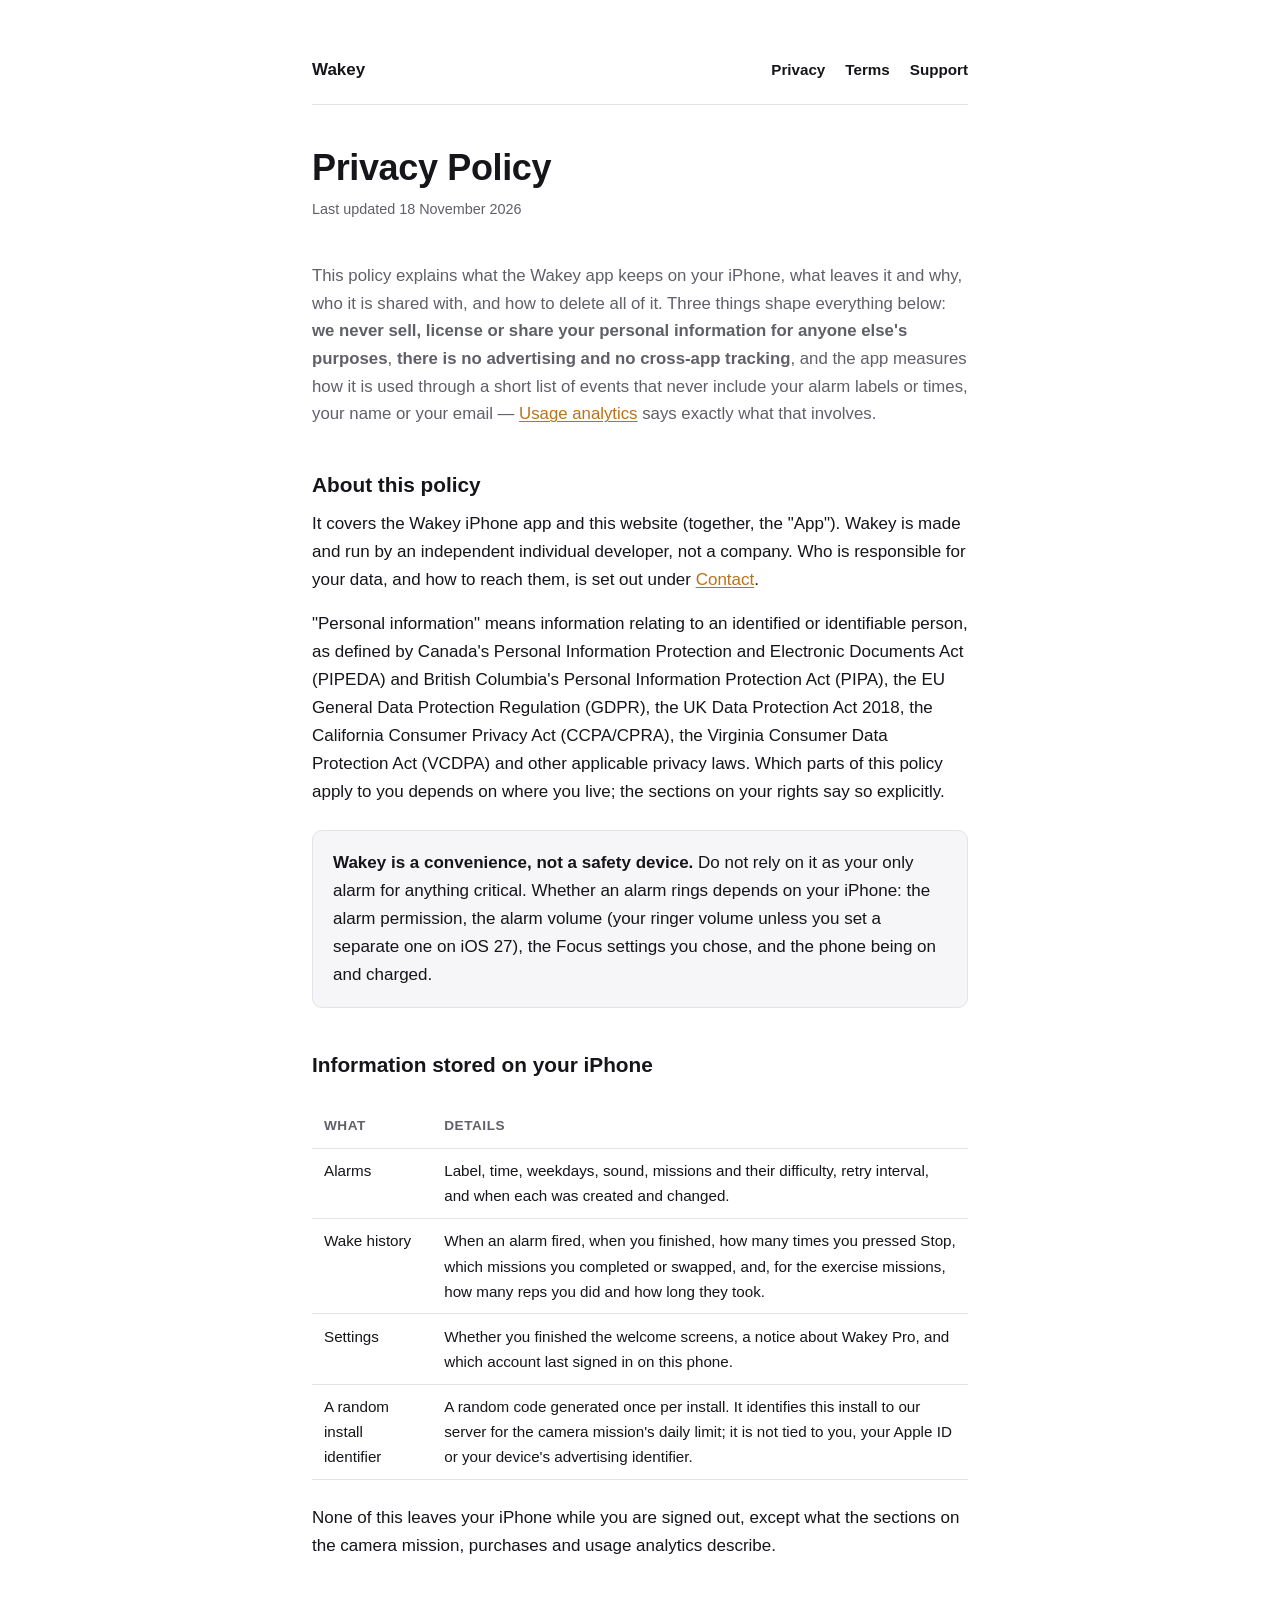
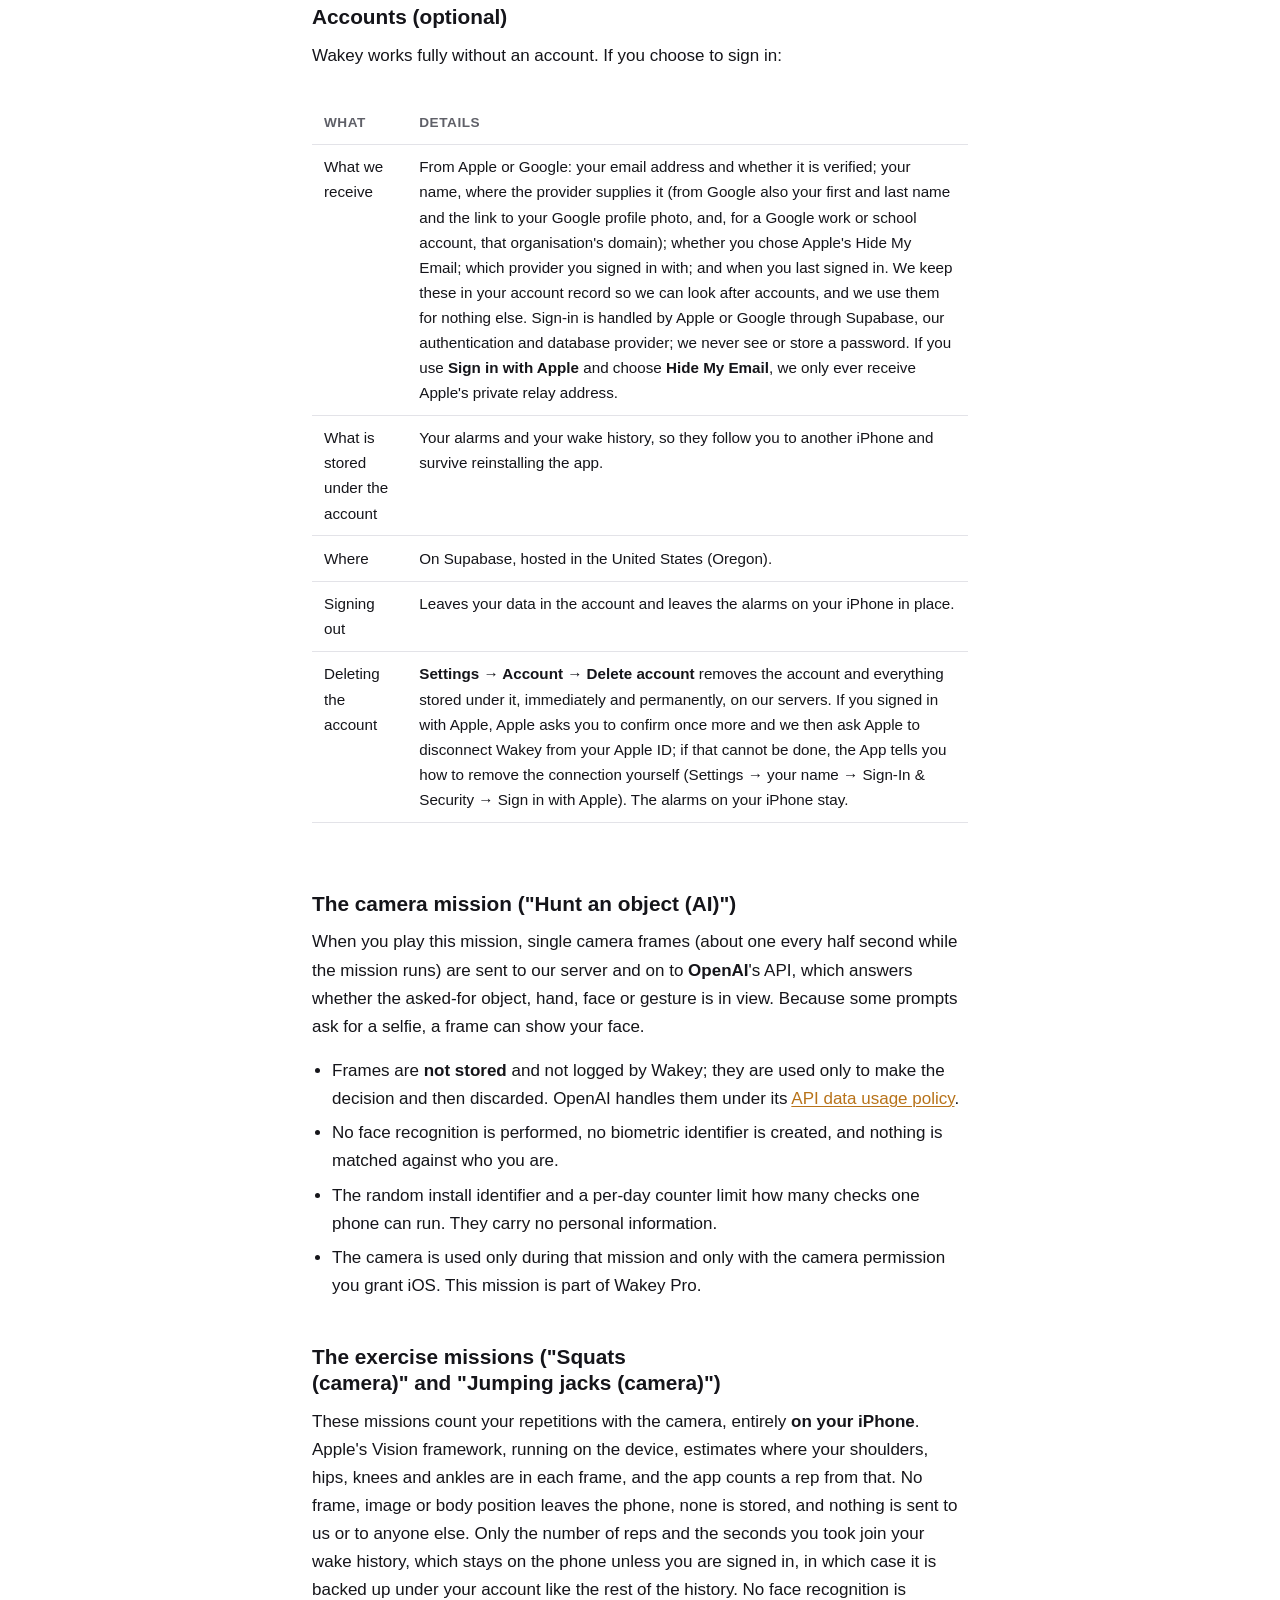
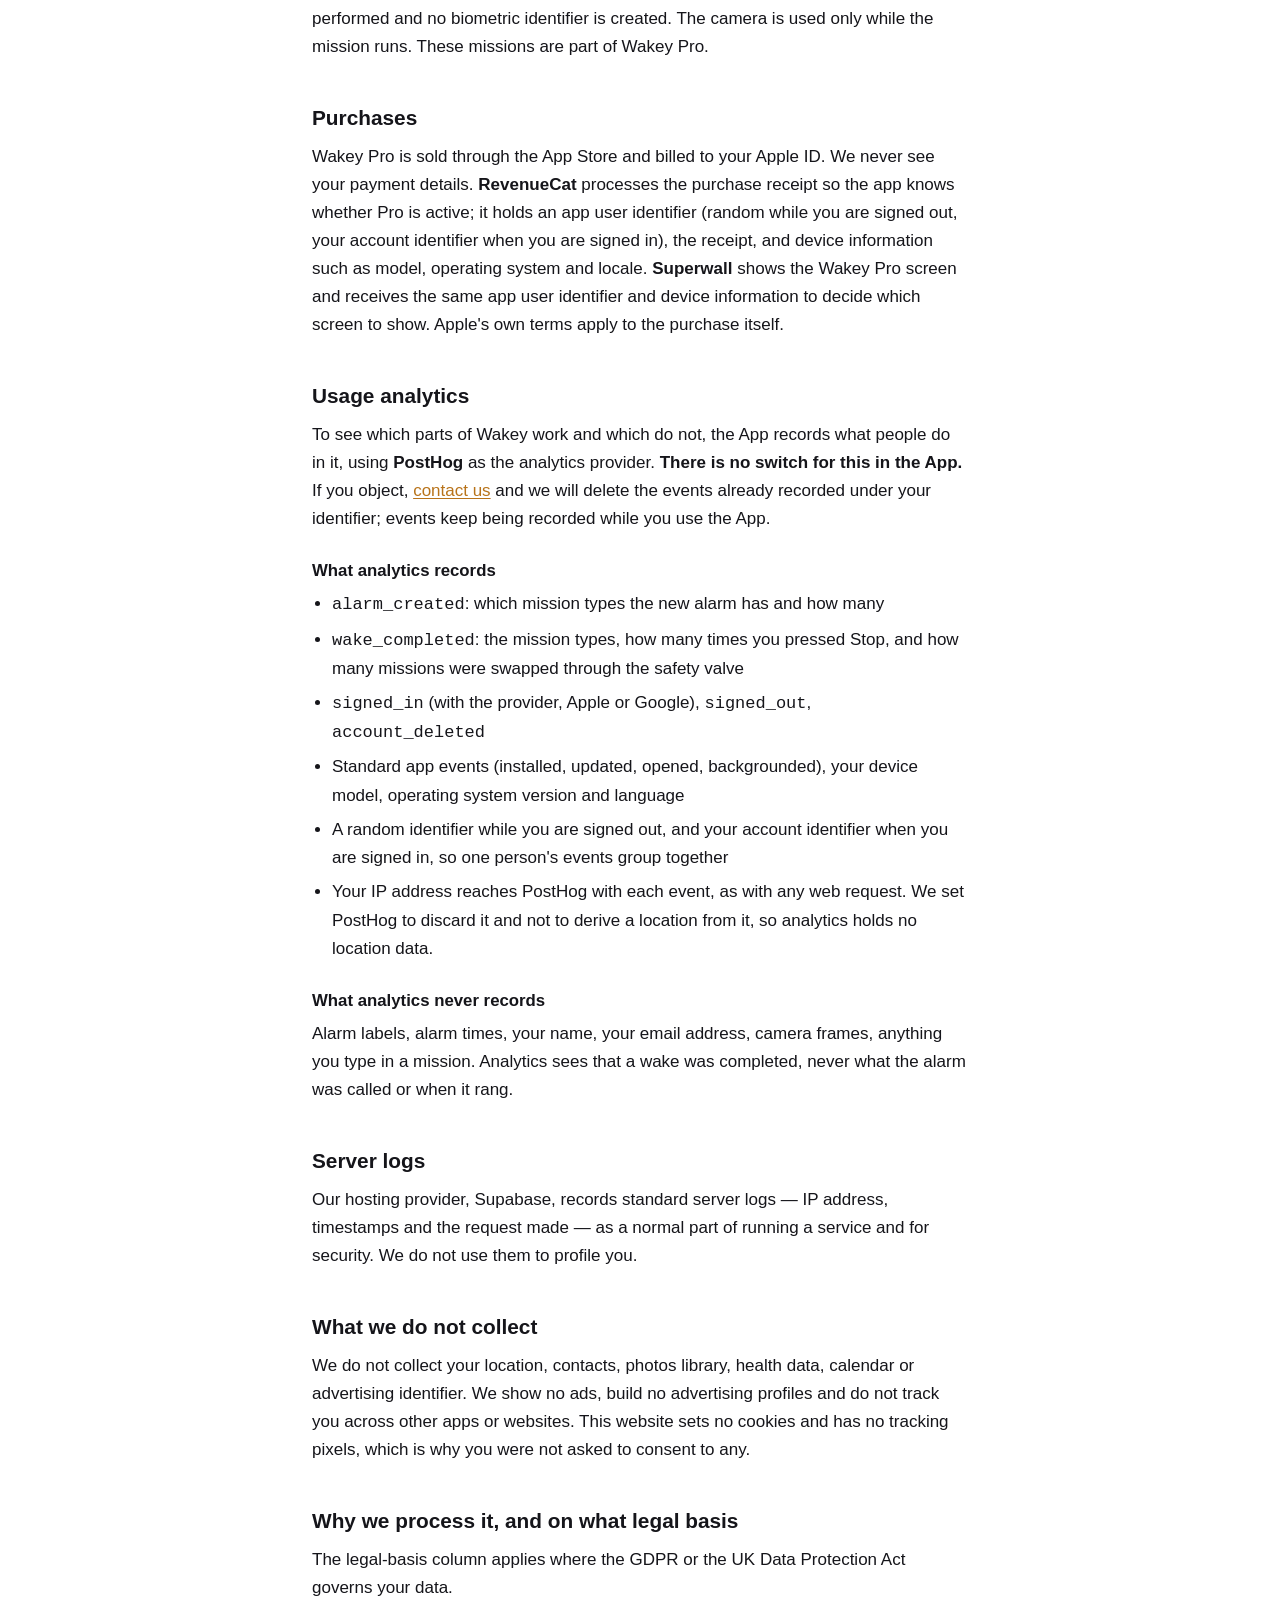
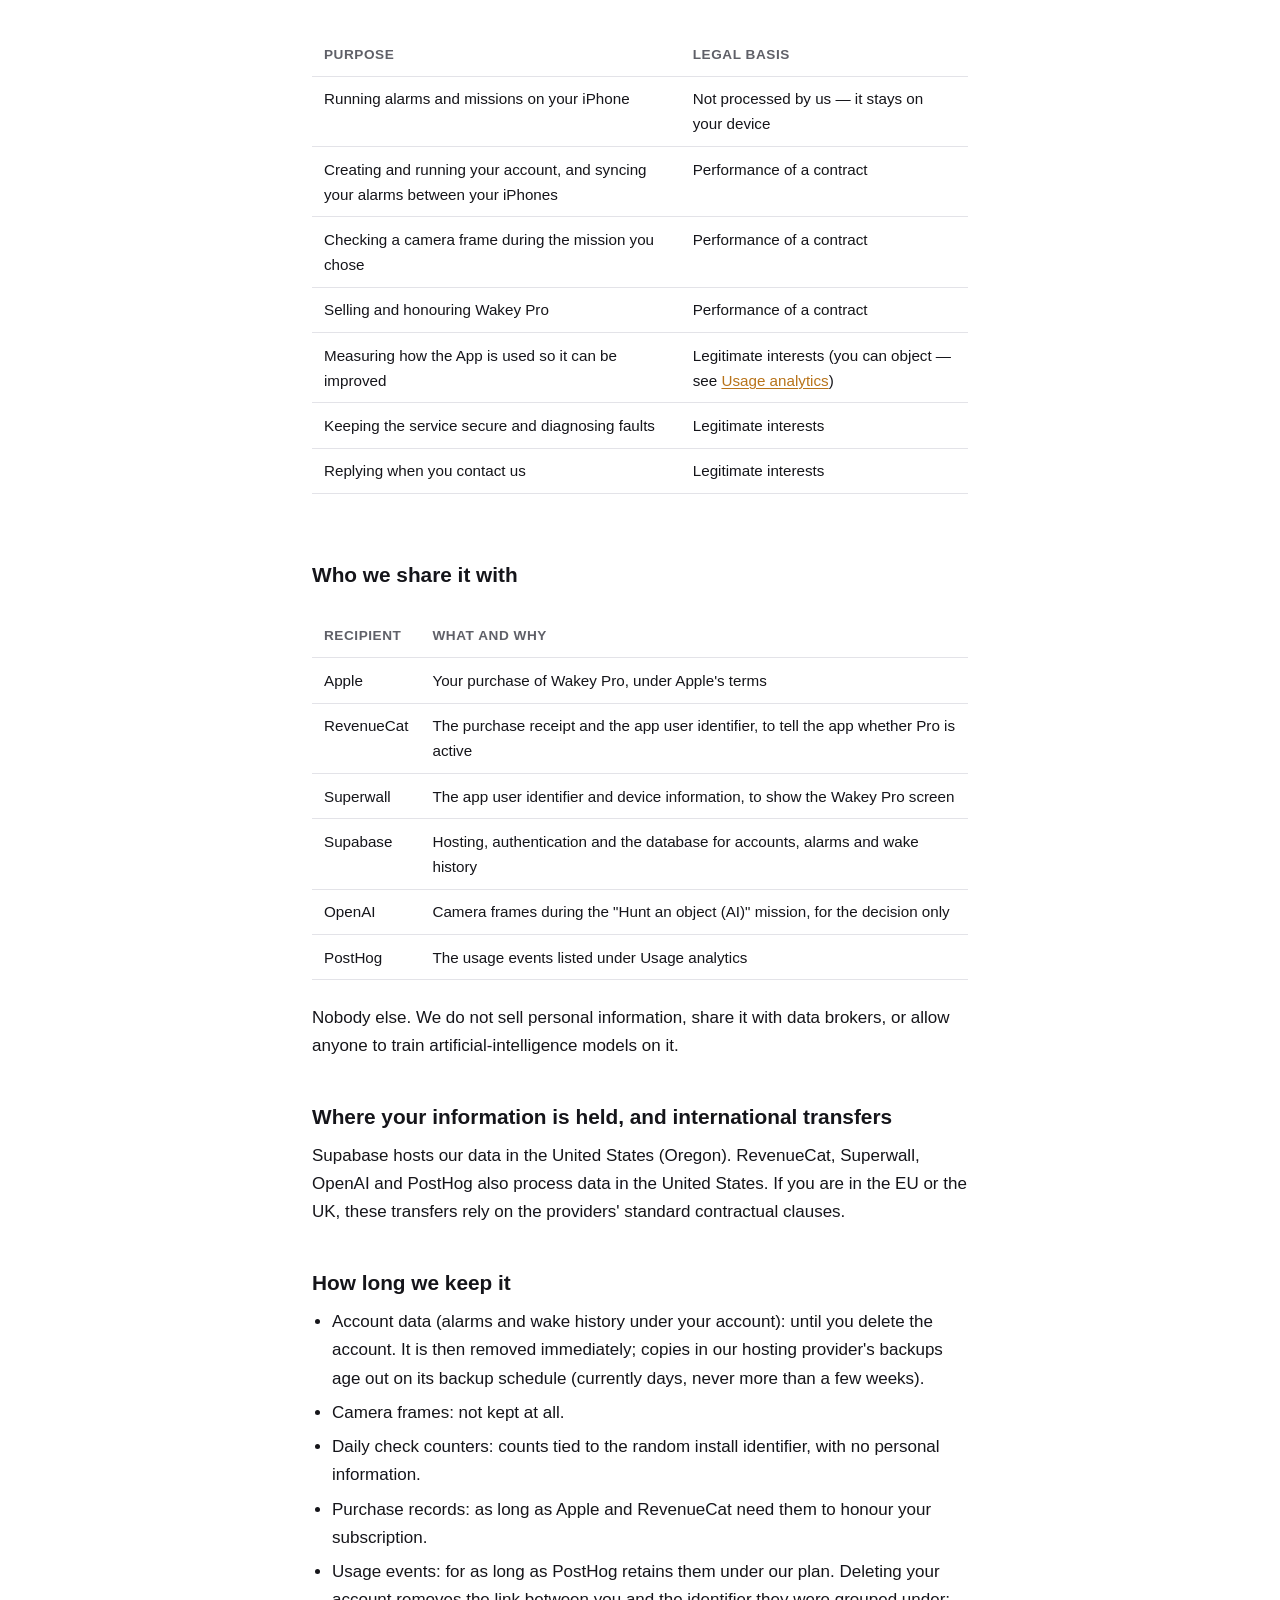
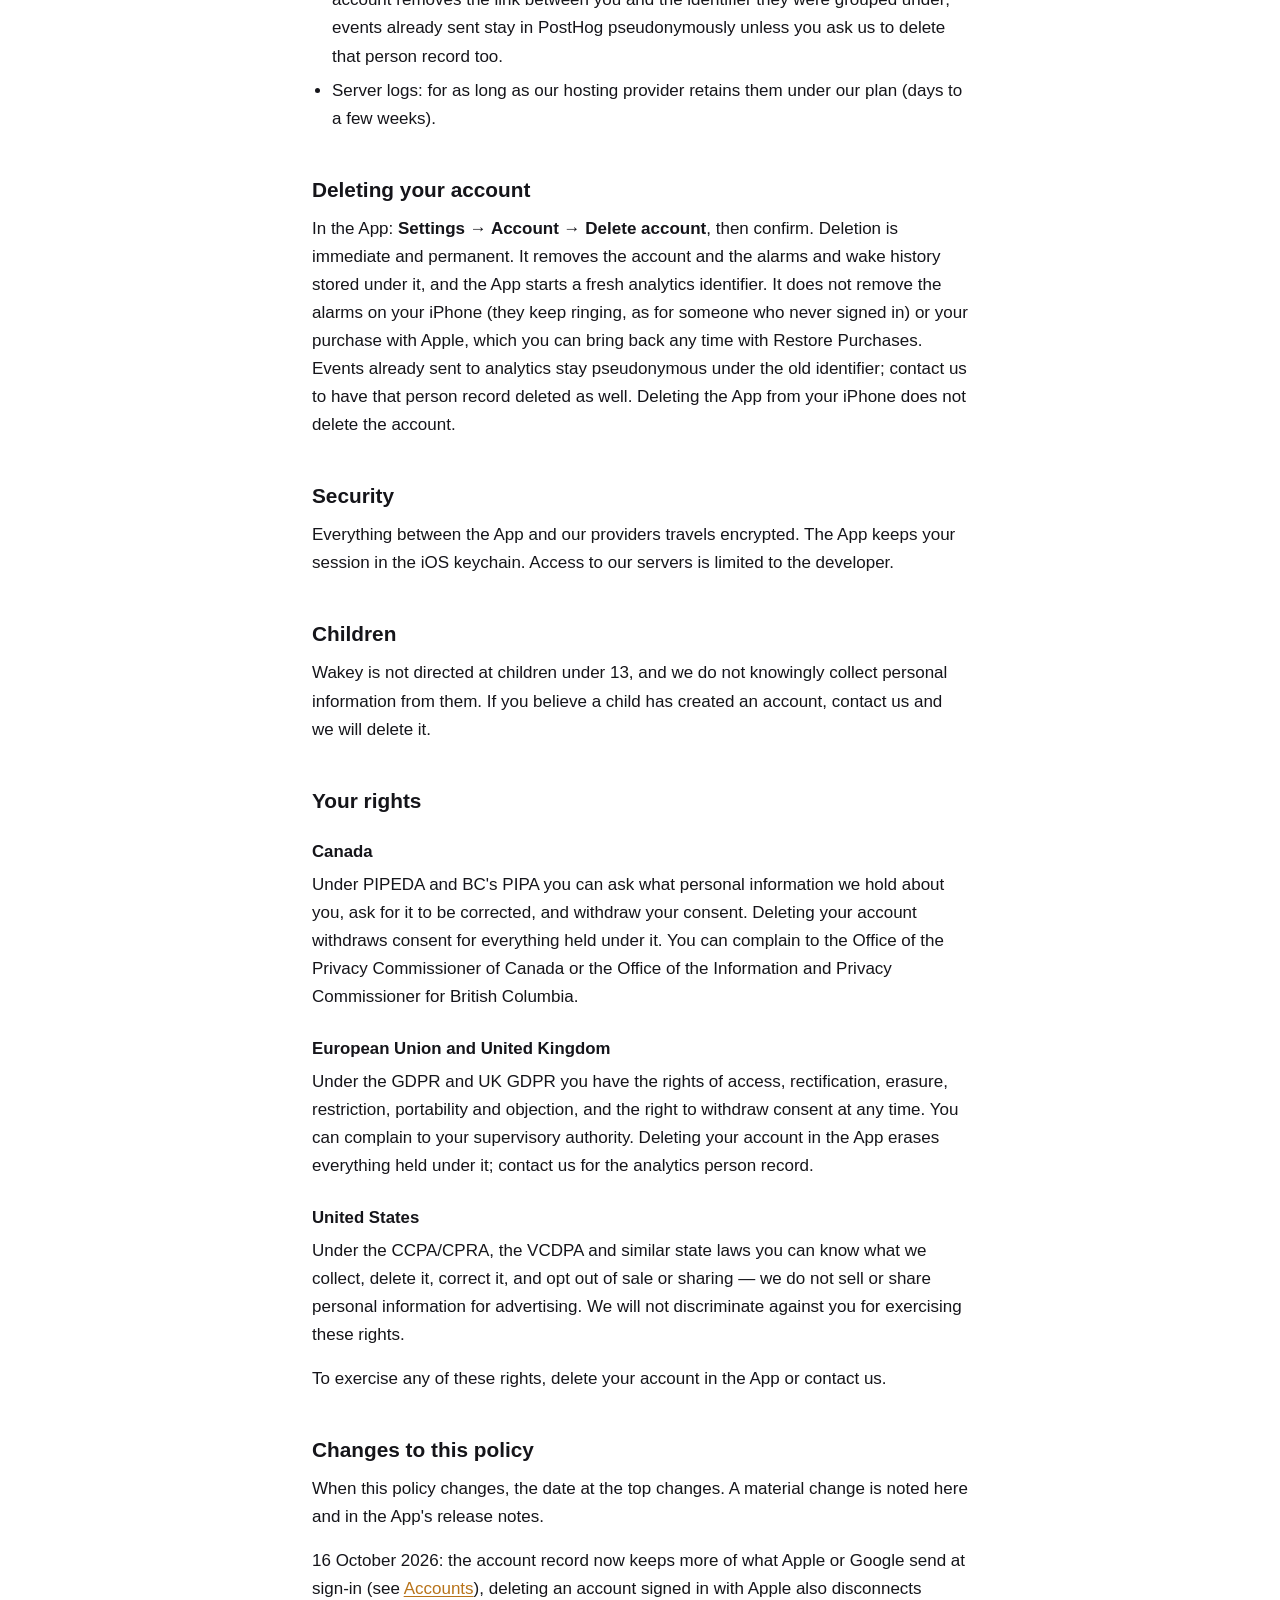
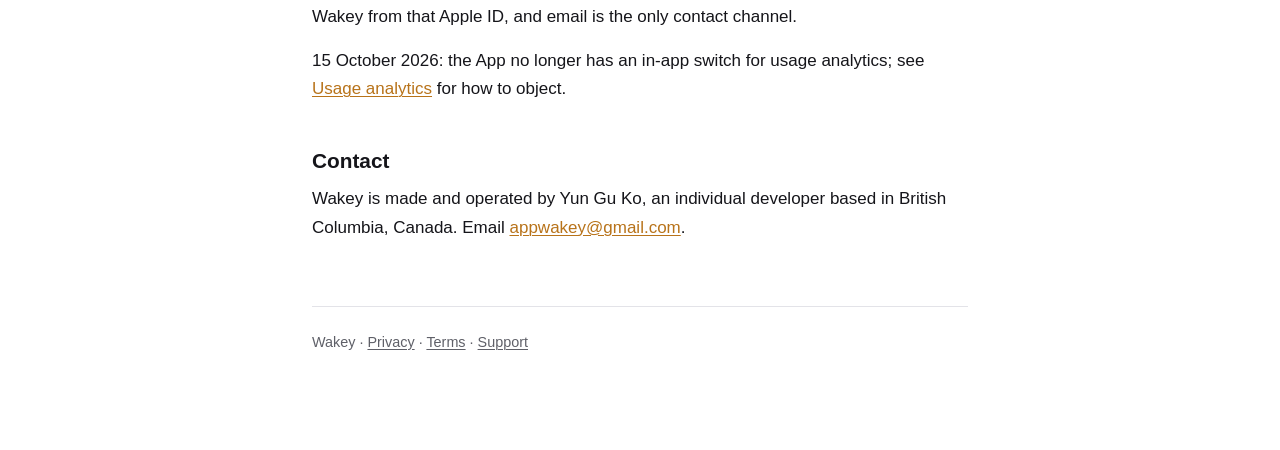
==== commit 6a395c44: "iOS 27 alarm volume: Match Ringtone Volume explained on the support page; the policy and terms name " ====
--- a/privacy/index.html
+++ b/privacy/index.html
@@ -39,7 +39,8 @@
   <div class="card">
     <p><strong>Wakey is a convenience, not a safety device.</strong> Do not rely on it as your only
     alarm for anything critical. Whether an alarm rings depends on your iPhone: the alarm permission,
-    the ringer volume, the Focus settings you chose, and the phone being on and charged.</p>
+    the alarm volume (your ringer volume unless you set a separate one on iOS 27), the Focus settings
+    you chose, and the phone being on and charged.</p>
   </div>
 
   <h2>Information stored on your iPhone</h2>
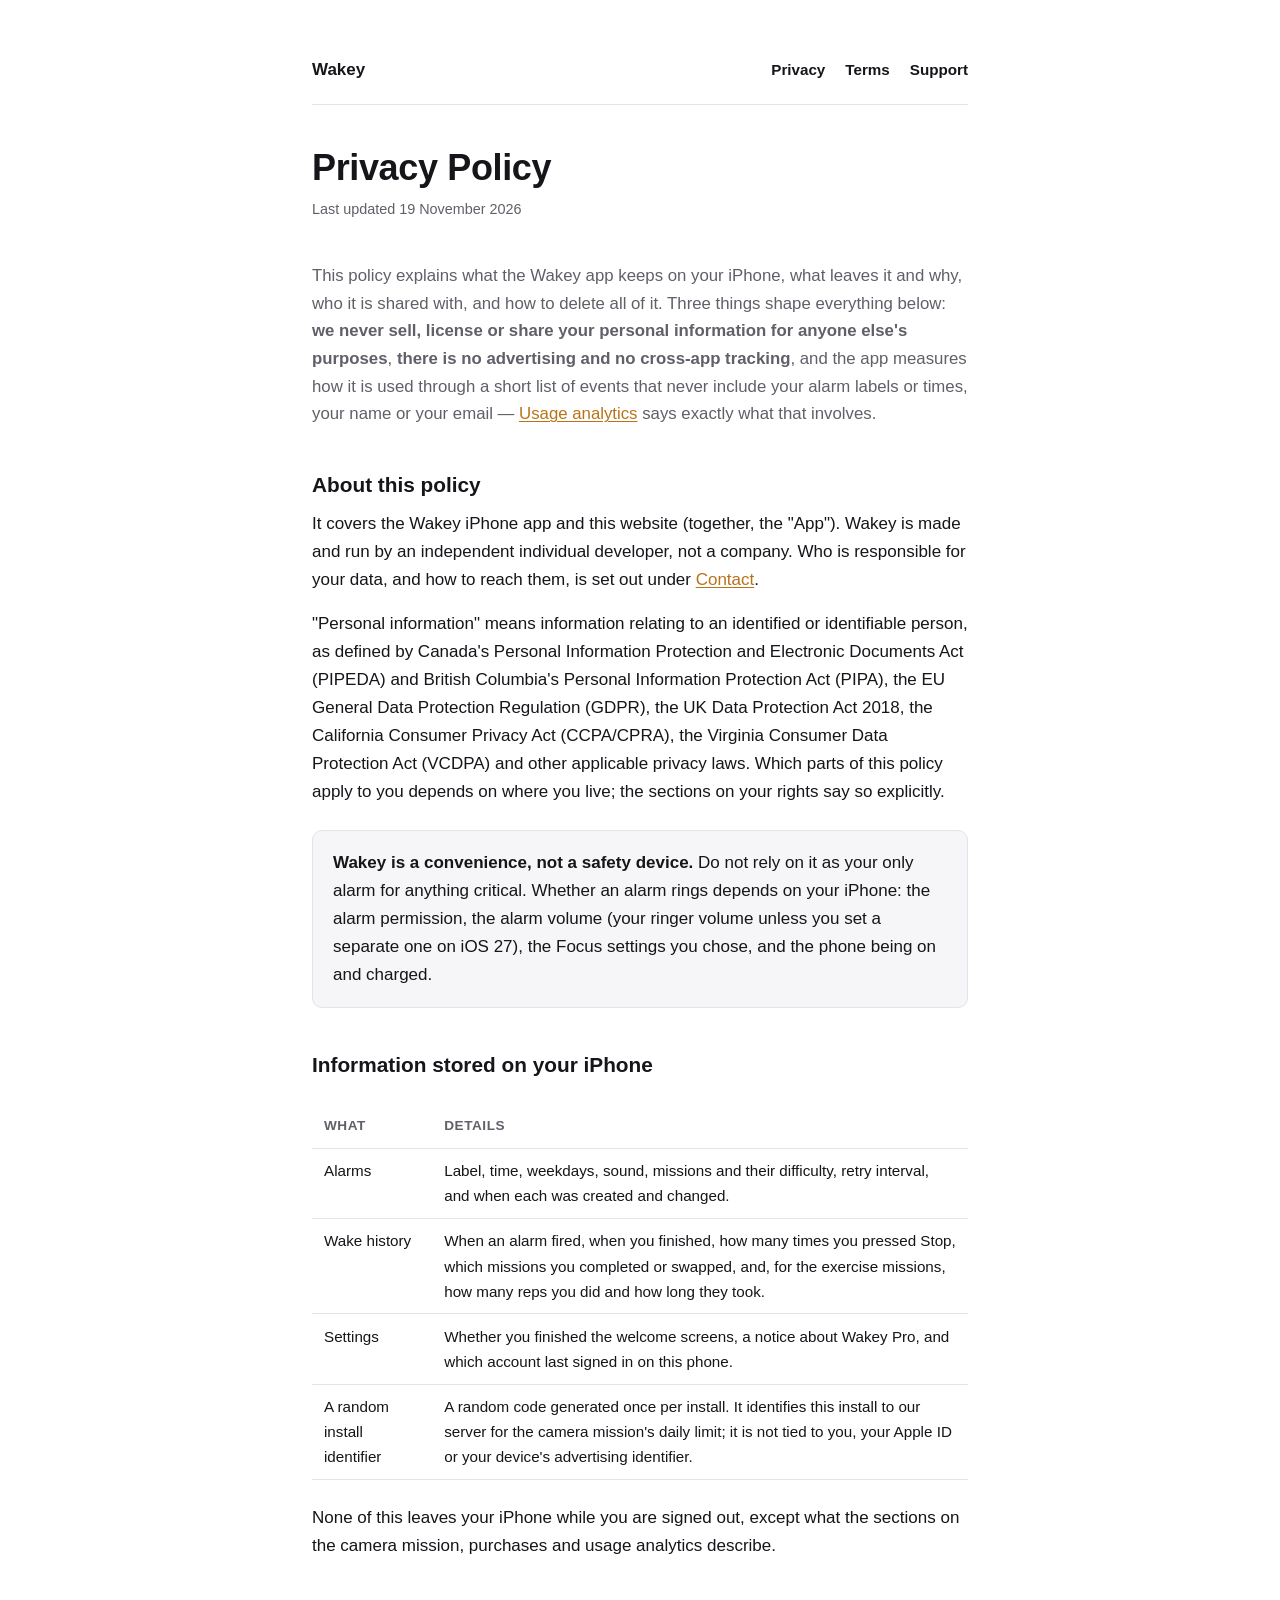
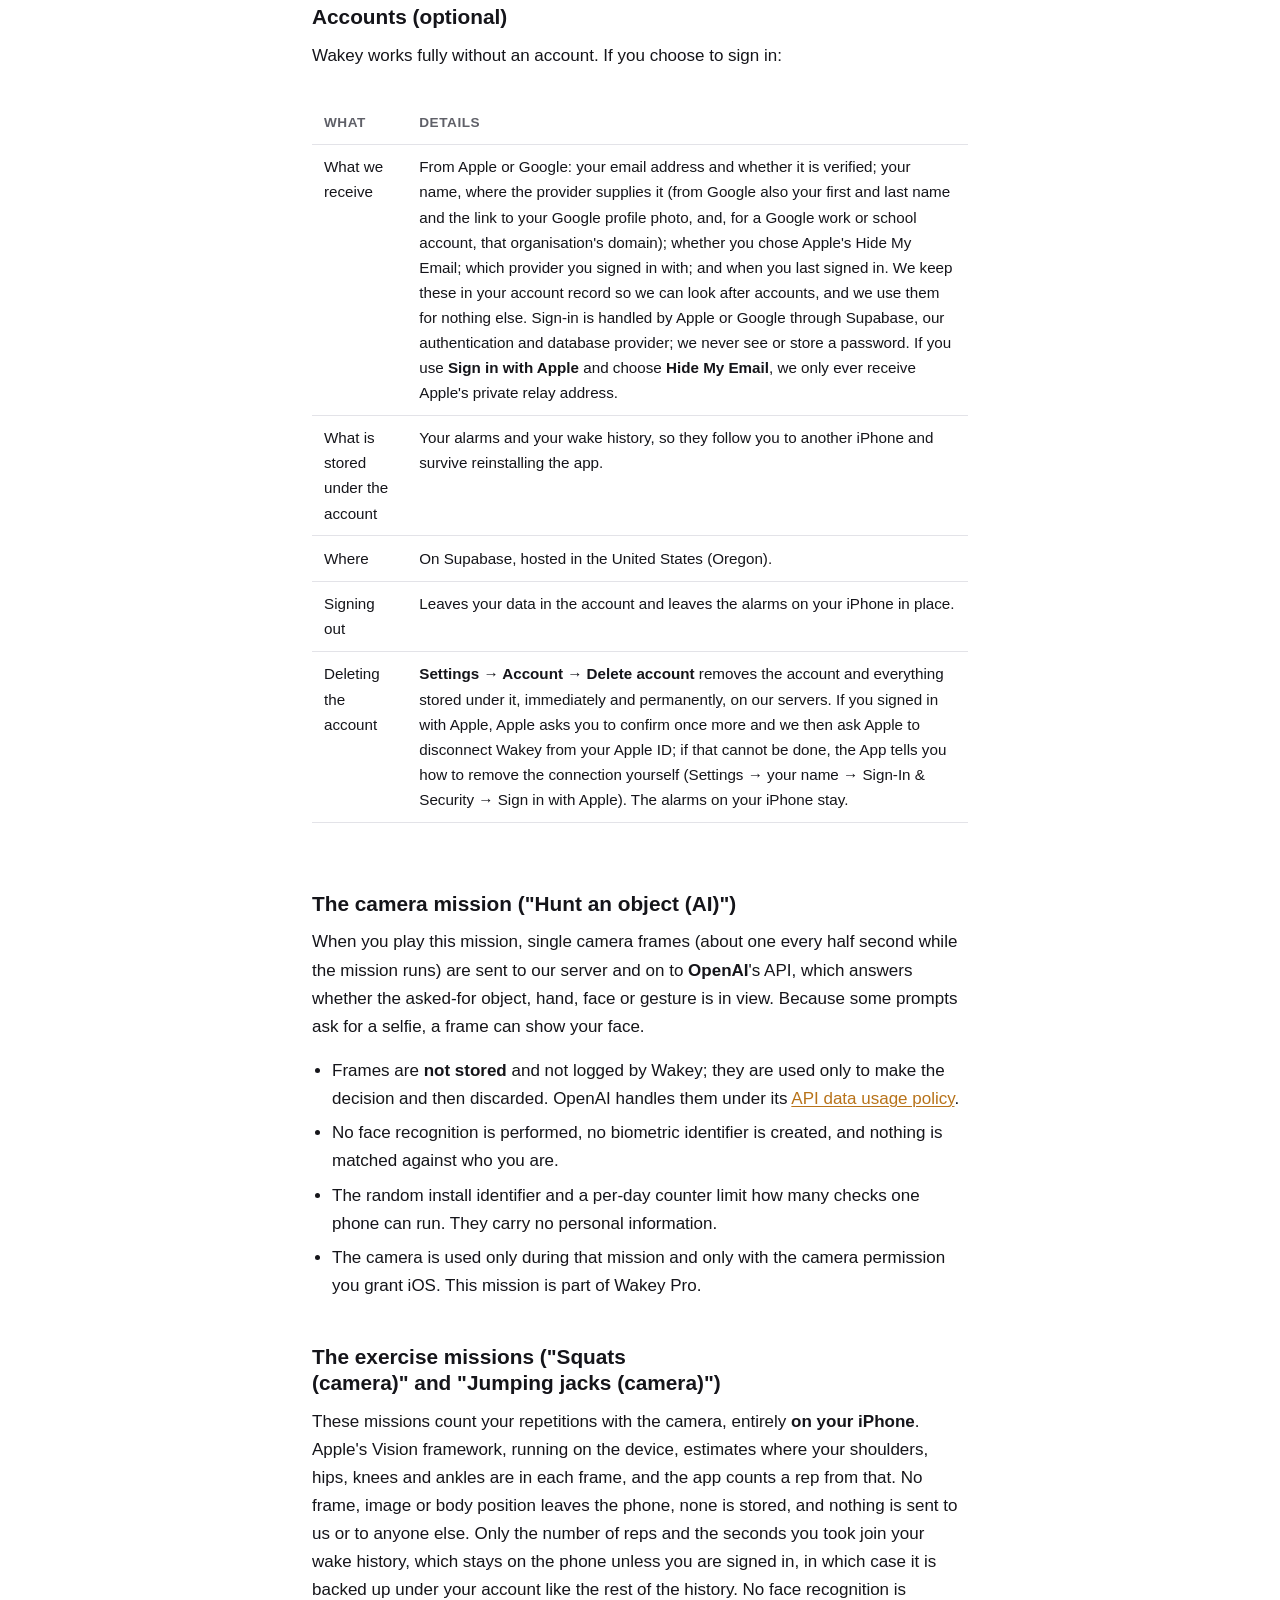
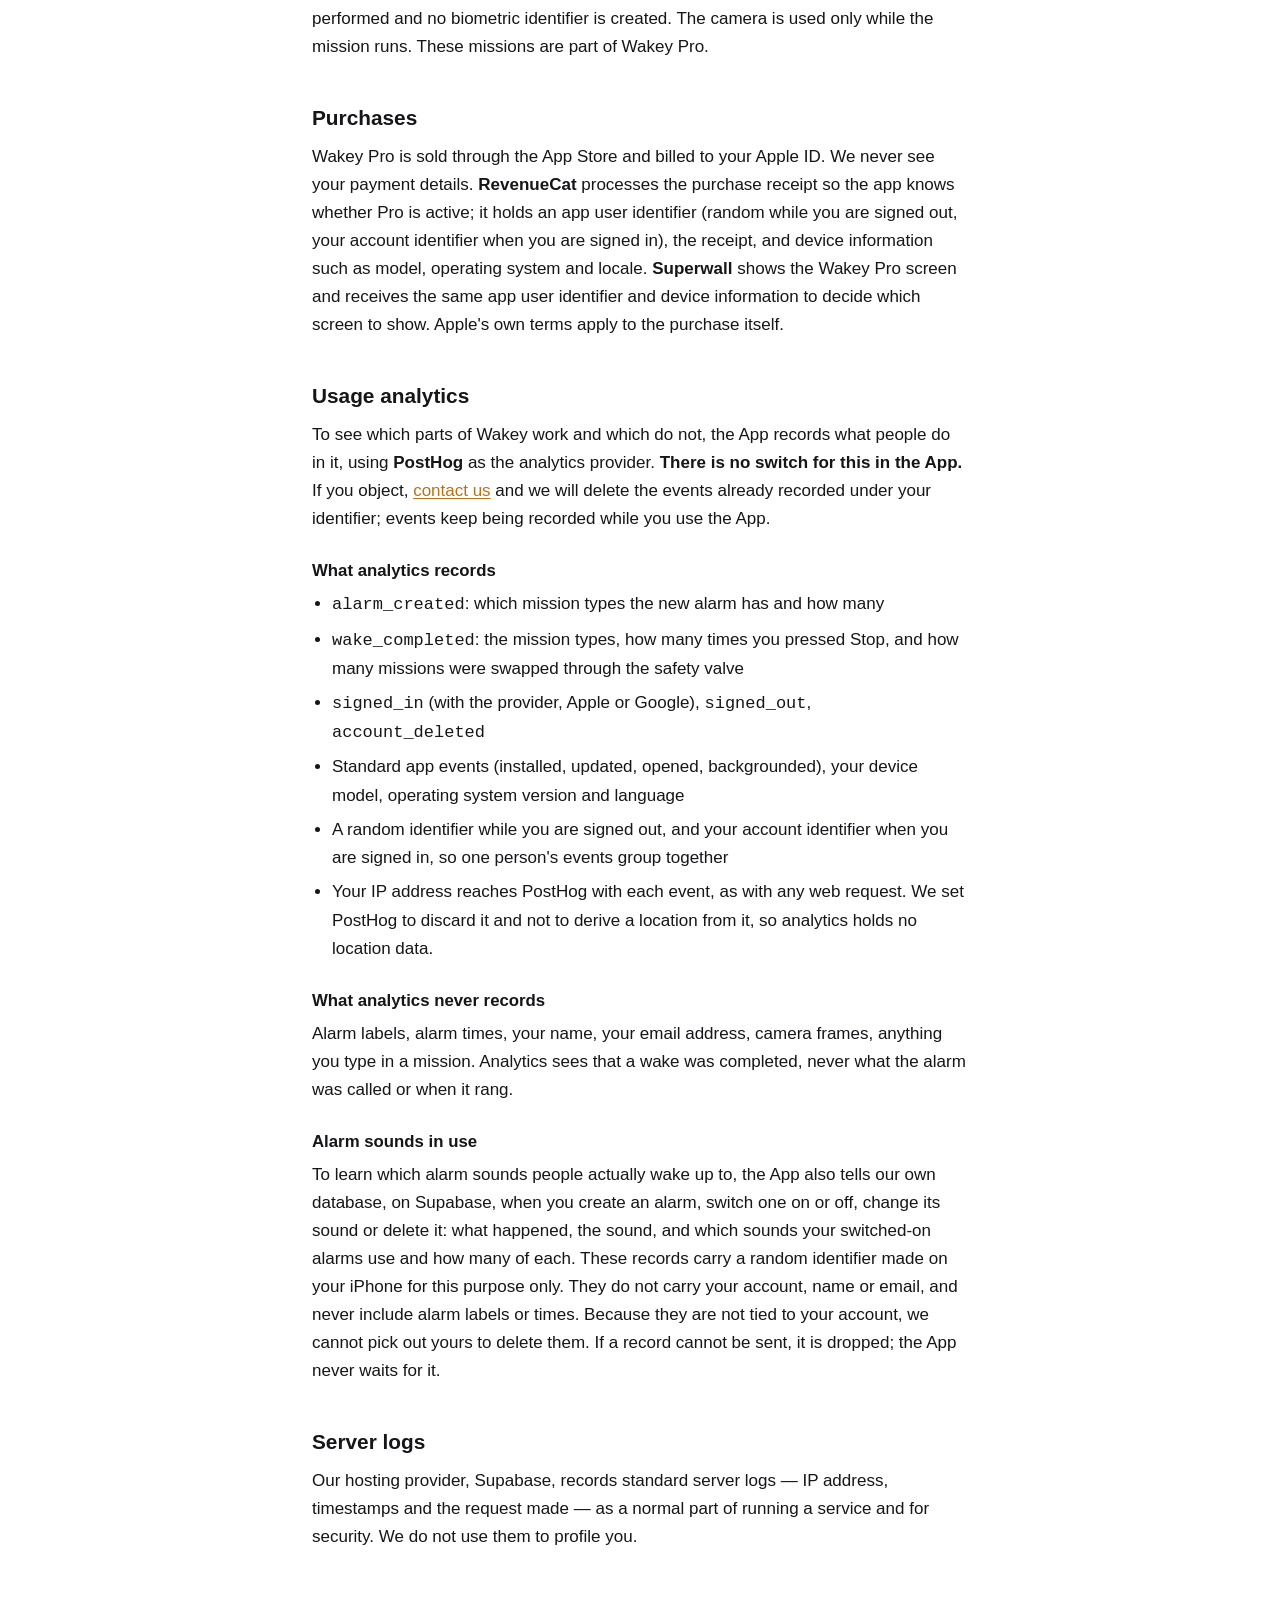
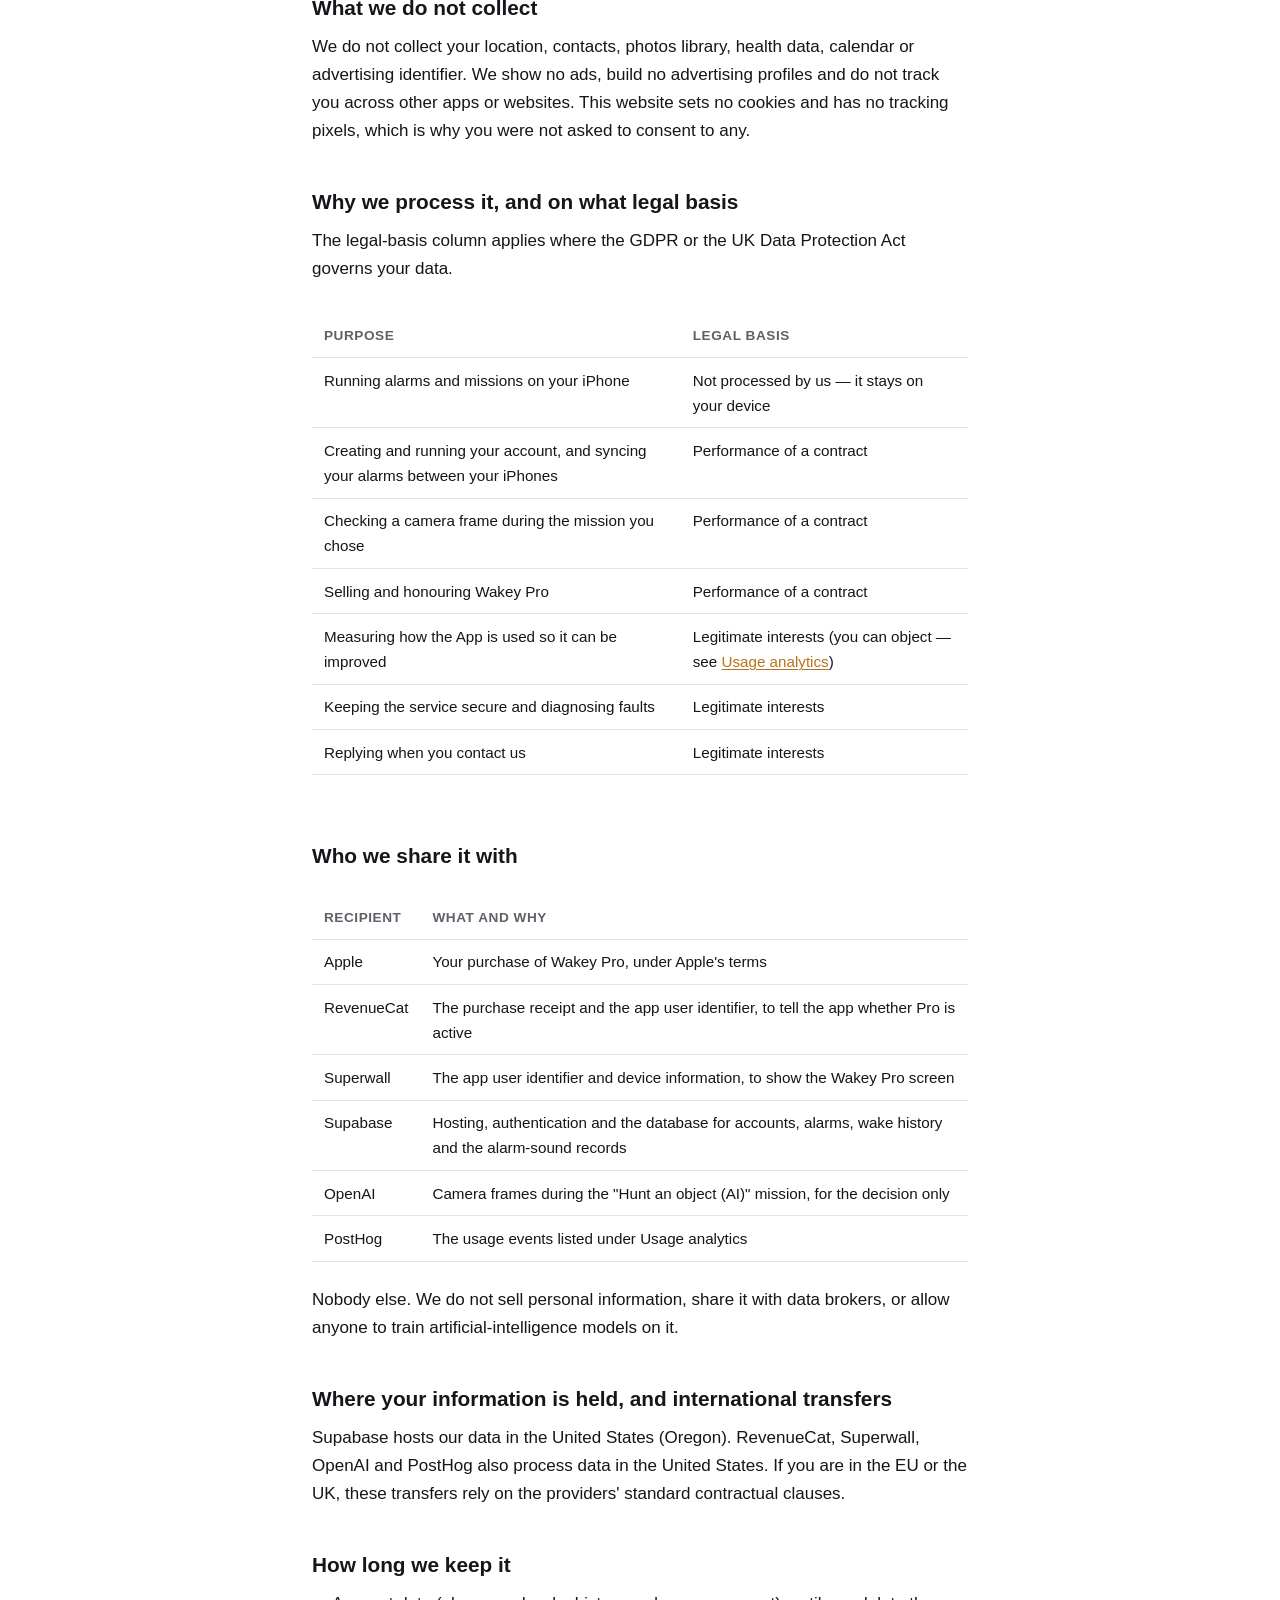
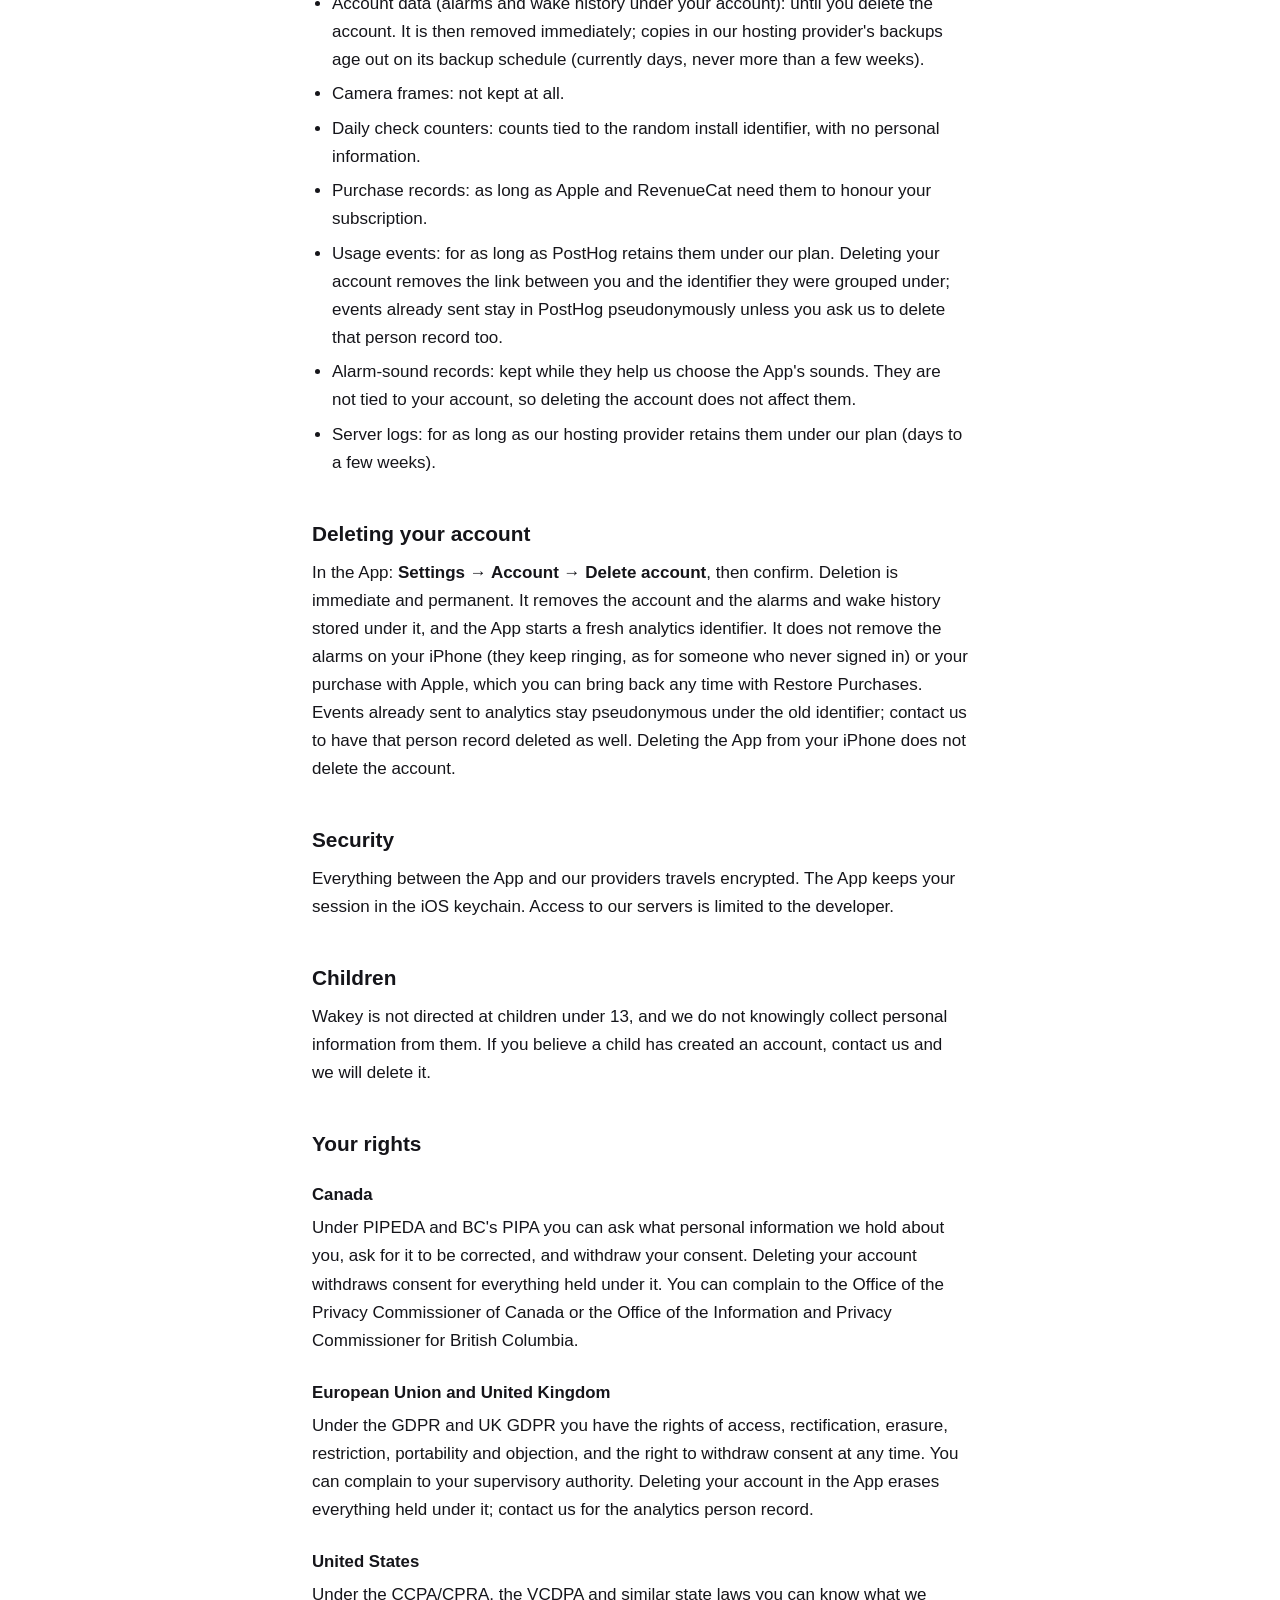
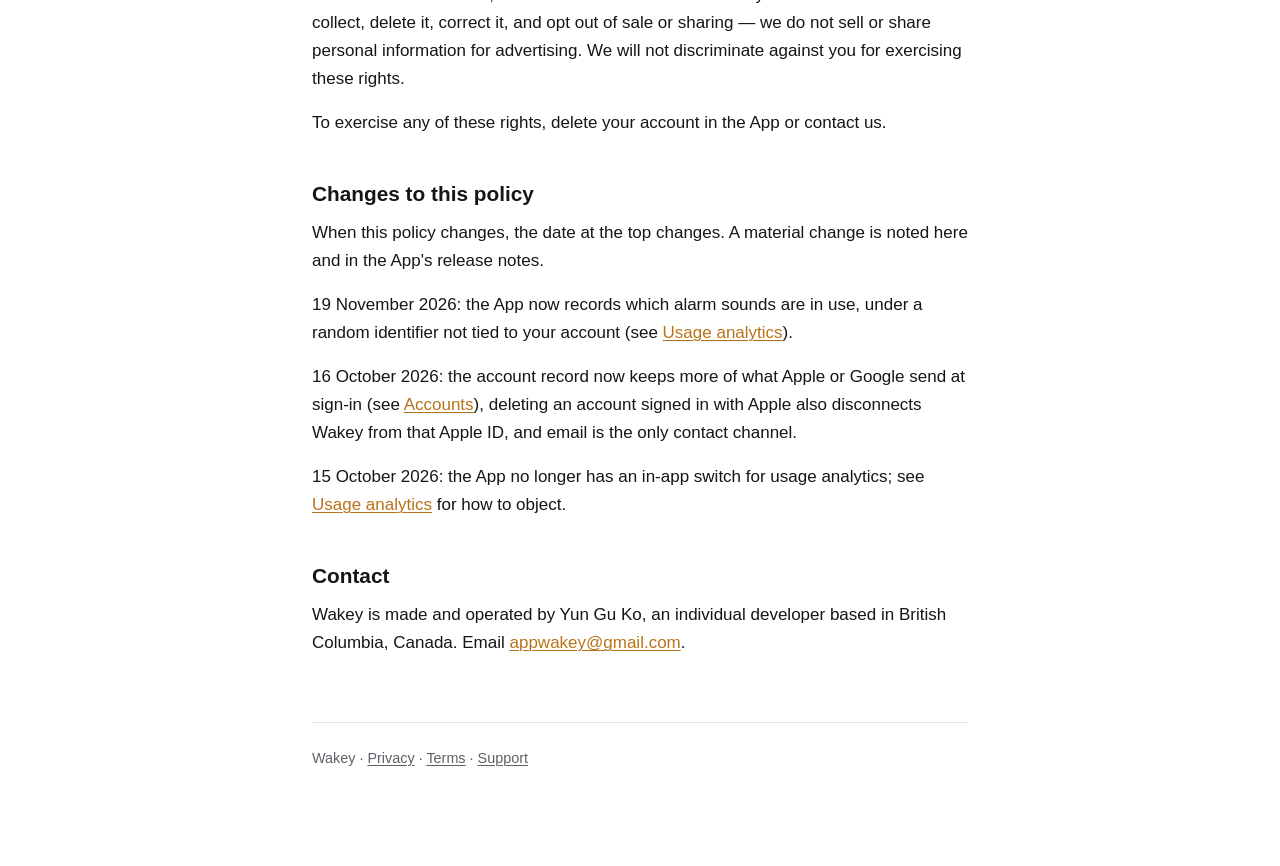
==== commit 0f54f8ba: "Privacy: alarm sounds in use go to our Supabase database under a random identifier not tied to the a" ====
--- a/privacy/index.html
+++ b/privacy/index.html
@@ -15,7 +15,7 @@
   </header>
 
   <h1>Privacy Policy</h1>
-  <p class="meta">Last updated 18 November 2026</p>
+  <p class="meta">Last updated 19 November 2026</p>
 
   <p class="lede">This policy explains what the Wakey app keeps on your iPhone, what leaves it and
   why, who it is shared with, and how to delete all of it. Three things shape everything below:
@@ -124,6 +124,14 @@
   <p>Alarm labels, alarm times, your name, your email address, camera frames, anything you type in a
   mission. Analytics sees that a wake was completed, never what the alarm was called or when it
   rang.</p>
+  <h3>Alarm sounds in use</h3>
+  <p>To learn which alarm sounds people actually wake up to, the App also tells our own database, on
+  Supabase, when you create an alarm, switch one on or off, change its sound or delete it: what
+  happened, the sound, and which sounds your switched-on alarms use and how many of each. These
+  records carry a random identifier made on your iPhone for this purpose only. They do not carry your
+  account, name or email, and never include alarm labels or times. Because they are not tied to your
+  account, we cannot pick out yours to delete them. If a record cannot be sent, it is dropped; the App
+  never waits for it.</p>
 
   <h2>Server logs</h2>
   <p>Our hosting provider, Supabase, records standard server logs — IP address, timestamps and the
@@ -155,7 +163,7 @@
     <tr><td>Apple</td><td>Your purchase of Wakey Pro, under Apple's terms</td></tr>
     <tr><td>RevenueCat</td><td>The purchase receipt and the app user identifier, to tell the app whether Pro is active</td></tr>
     <tr><td>Superwall</td><td>The app user identifier and device information, to show the Wakey Pro screen</td></tr>
-    <tr><td>Supabase</td><td>Hosting, authentication and the database for accounts, alarms and wake history</td></tr>
+    <tr><td>Supabase</td><td>Hosting, authentication and the database for accounts, alarms, wake history and the alarm-sound records</td></tr>
     <tr><td>OpenAI</td><td>Camera frames during the "Hunt an object (AI)" mission, for the decision only</td></tr>
     <tr><td>PostHog</td><td>The usage events listed under Usage analytics</td></tr>
   </table></div>
@@ -179,6 +187,8 @@
     <li>Usage events: for as long as PostHog retains them under our plan. Deleting your account
     removes the link between you and the identifier they were grouped under; events already sent
     stay in PostHog pseudonymously unless you ask us to delete that person record too.</li>
+    <li>Alarm-sound records: kept while they help us choose the App's sounds. They are not tied to
+    your account, so deleting the account does not affect them.</li>
     <li>Server logs: for as long as our hosting provider retains them under our plan (days to a few
     weeks).</li>
   </ul>
@@ -221,6 +231,8 @@
   <h2>Changes to this policy</h2>
   <p>When this policy changes, the date at the top changes. A material change is noted here and in
   the App's release notes.</p>
+  <p>19 November 2026: the App now records which alarm sounds are in use, under a random identifier
+  not tied to your account (see <a href="#analytics">Usage analytics</a>).</p>
   <p>16 October 2026: the account record now keeps more of what Apple or Google send at sign-in
   (see <a href="#accounts">Accounts</a>), deleting an account signed in with Apple also disconnects Wakey from that Apple ID,
   and email is the only contact channel.</p>
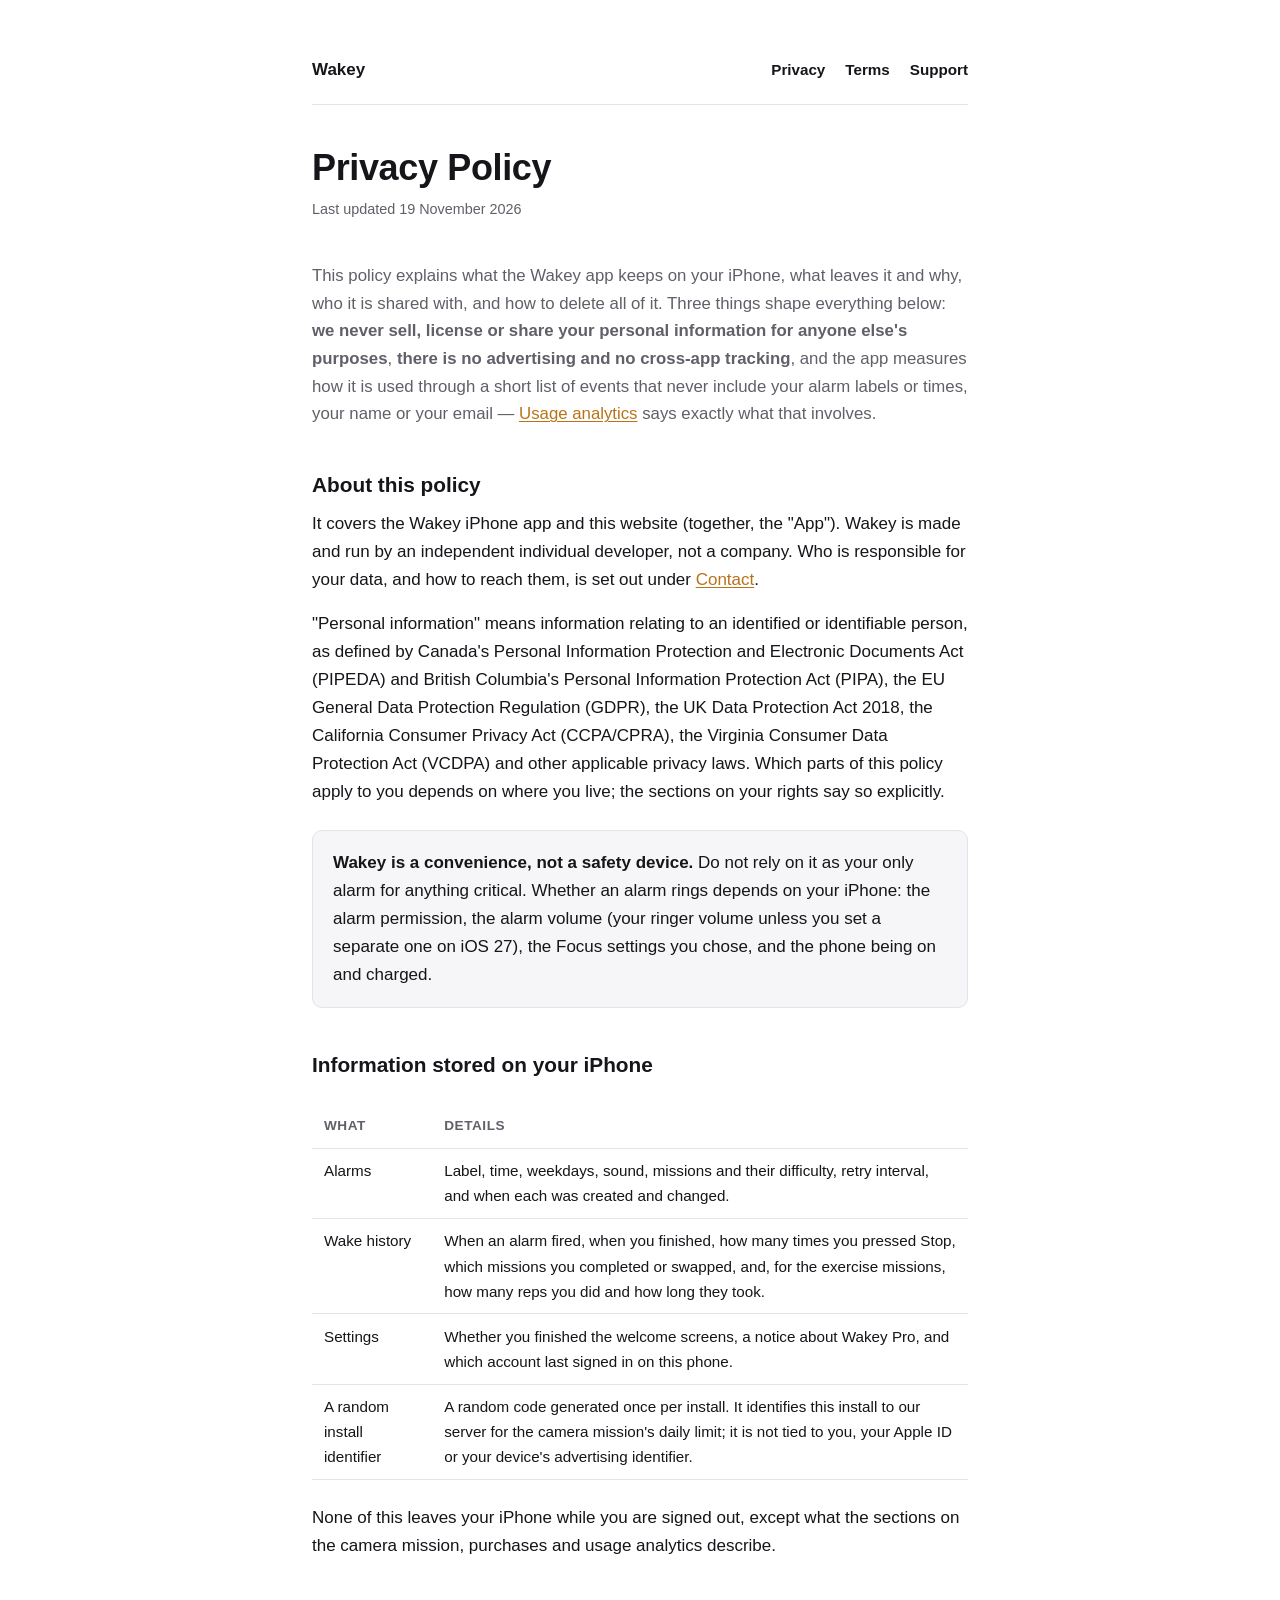
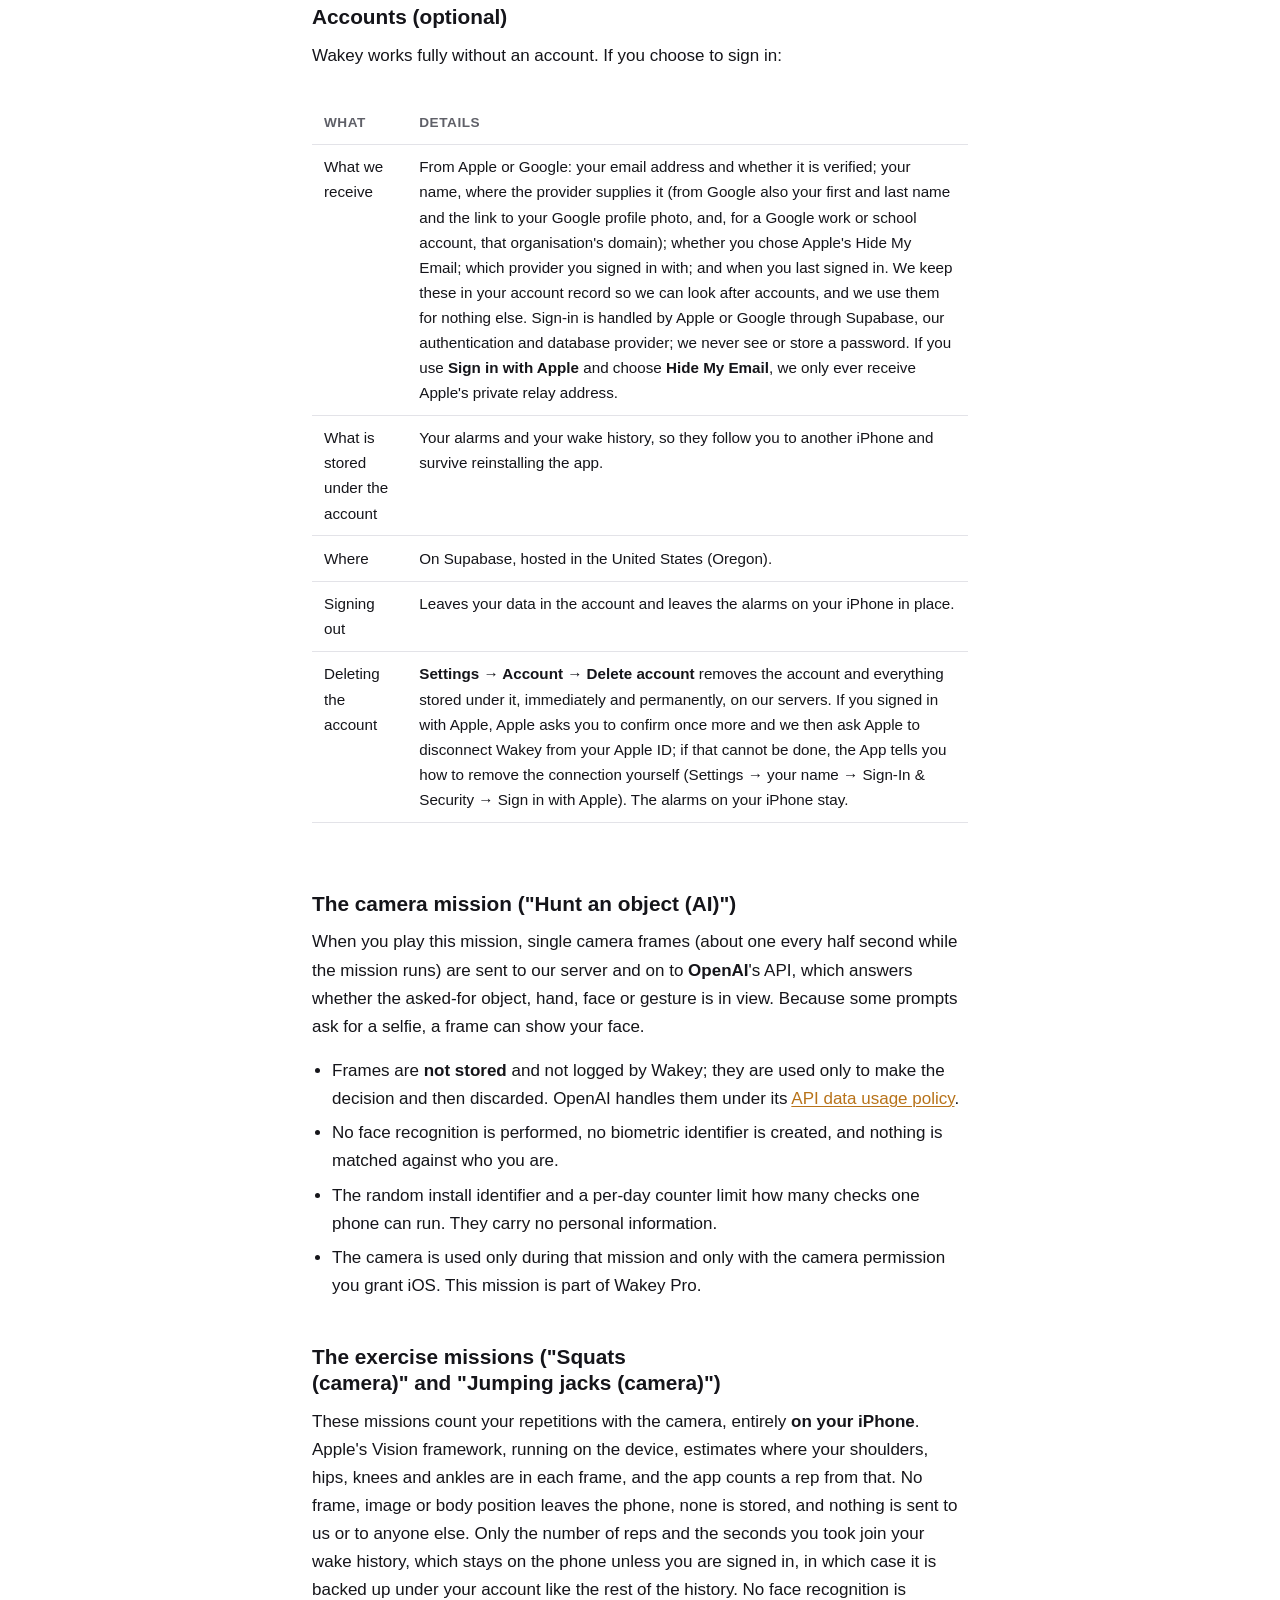
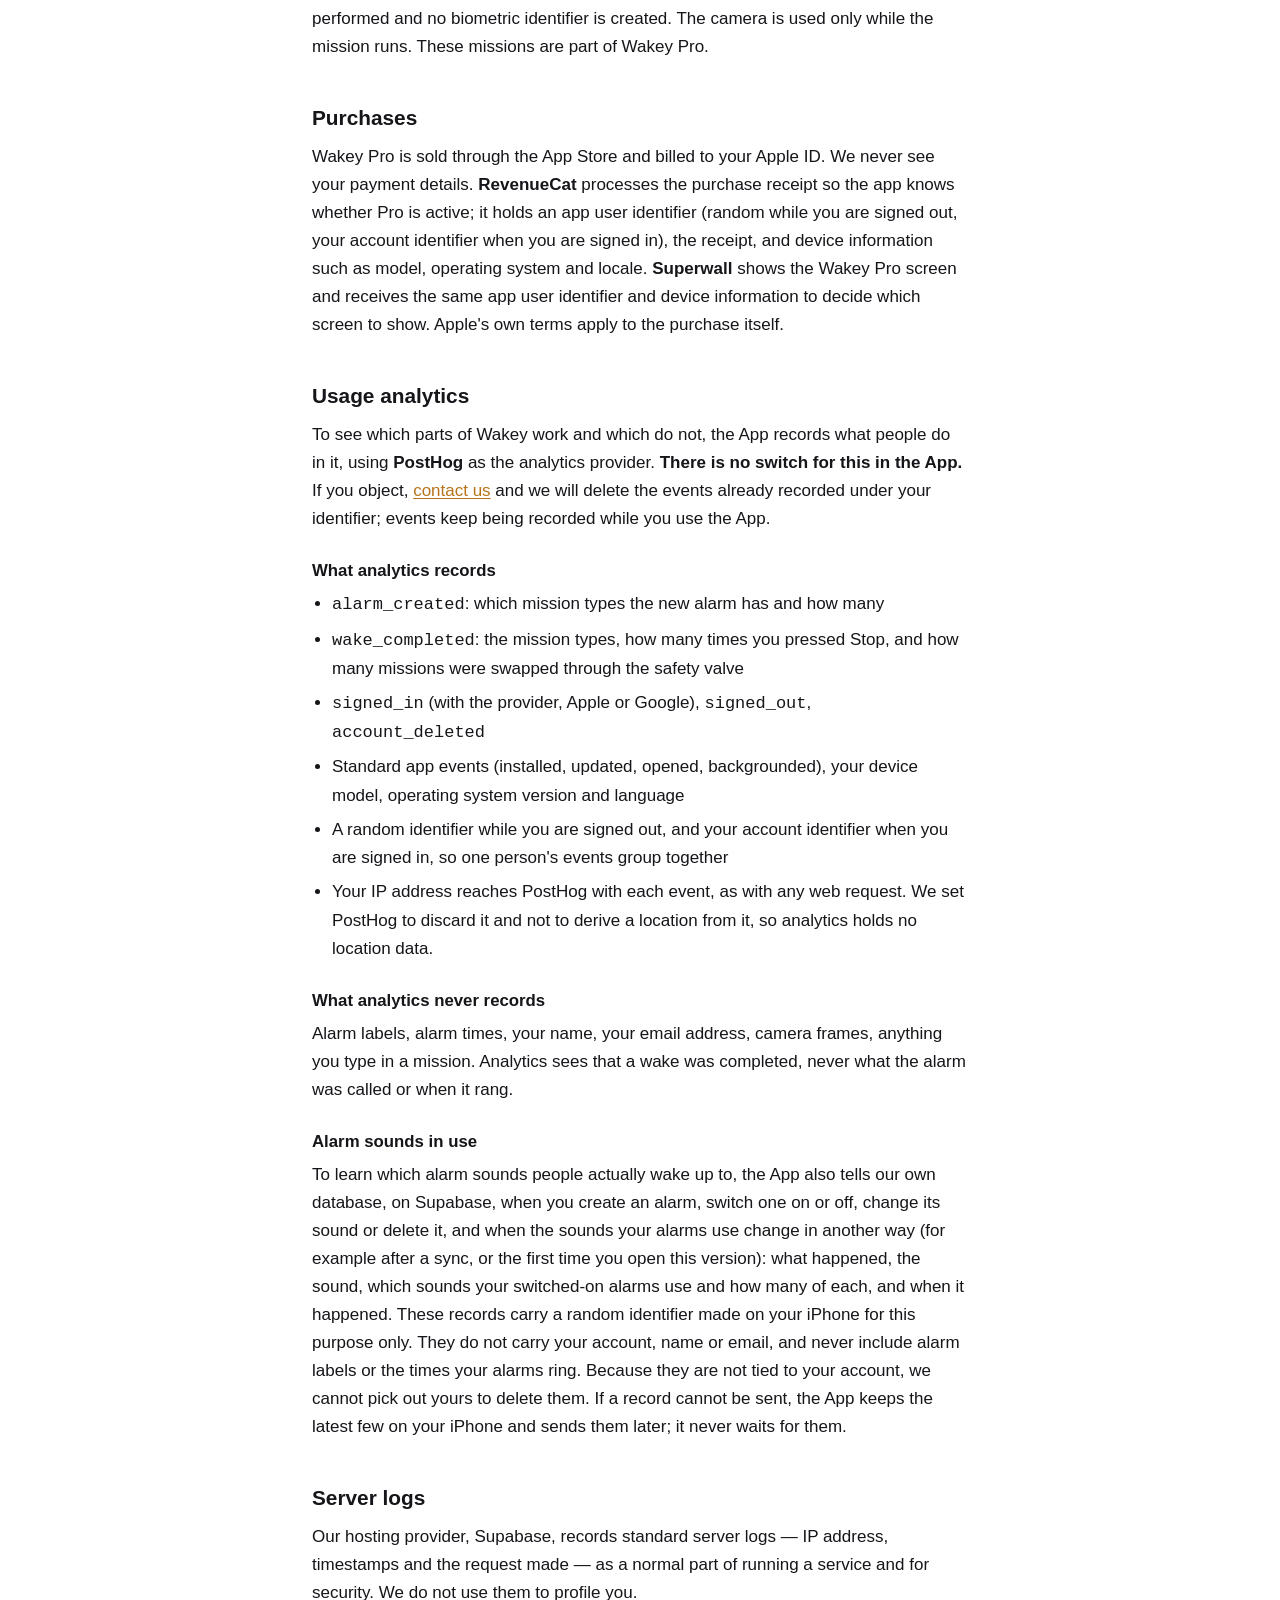
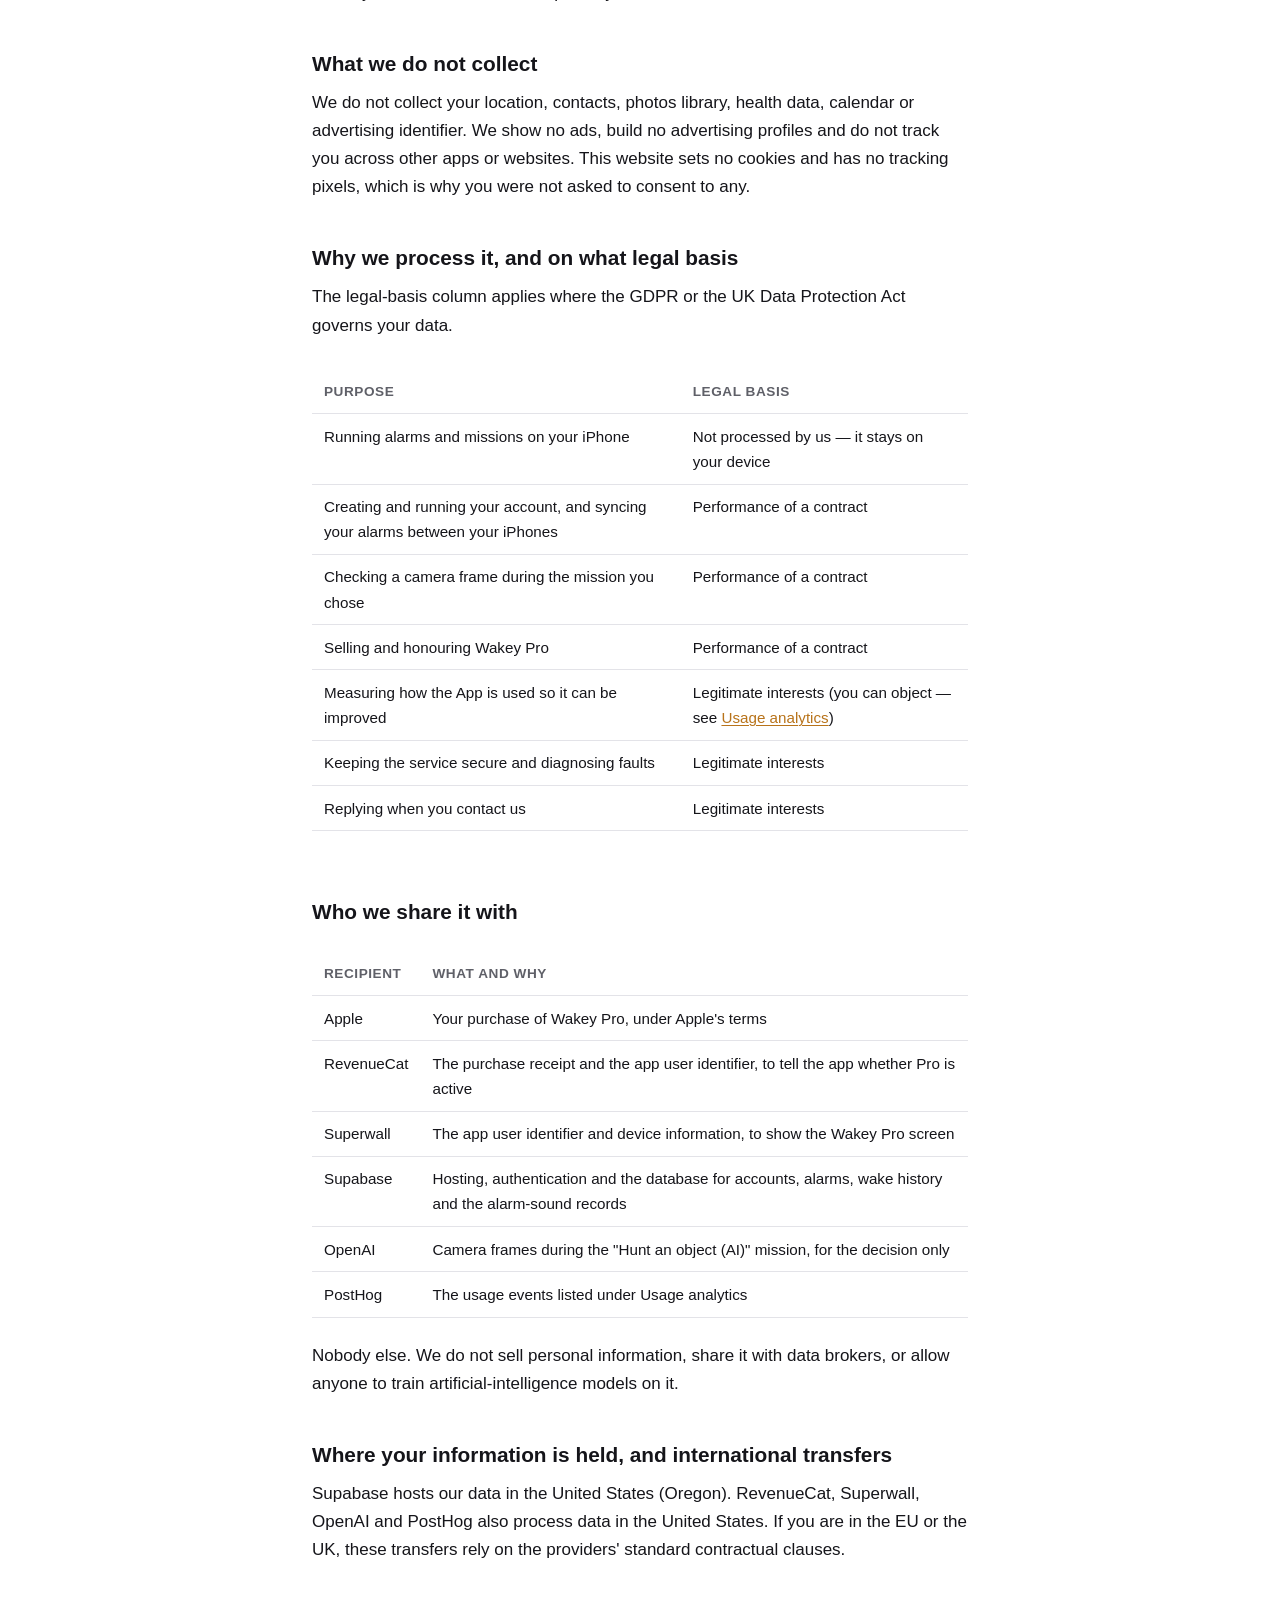
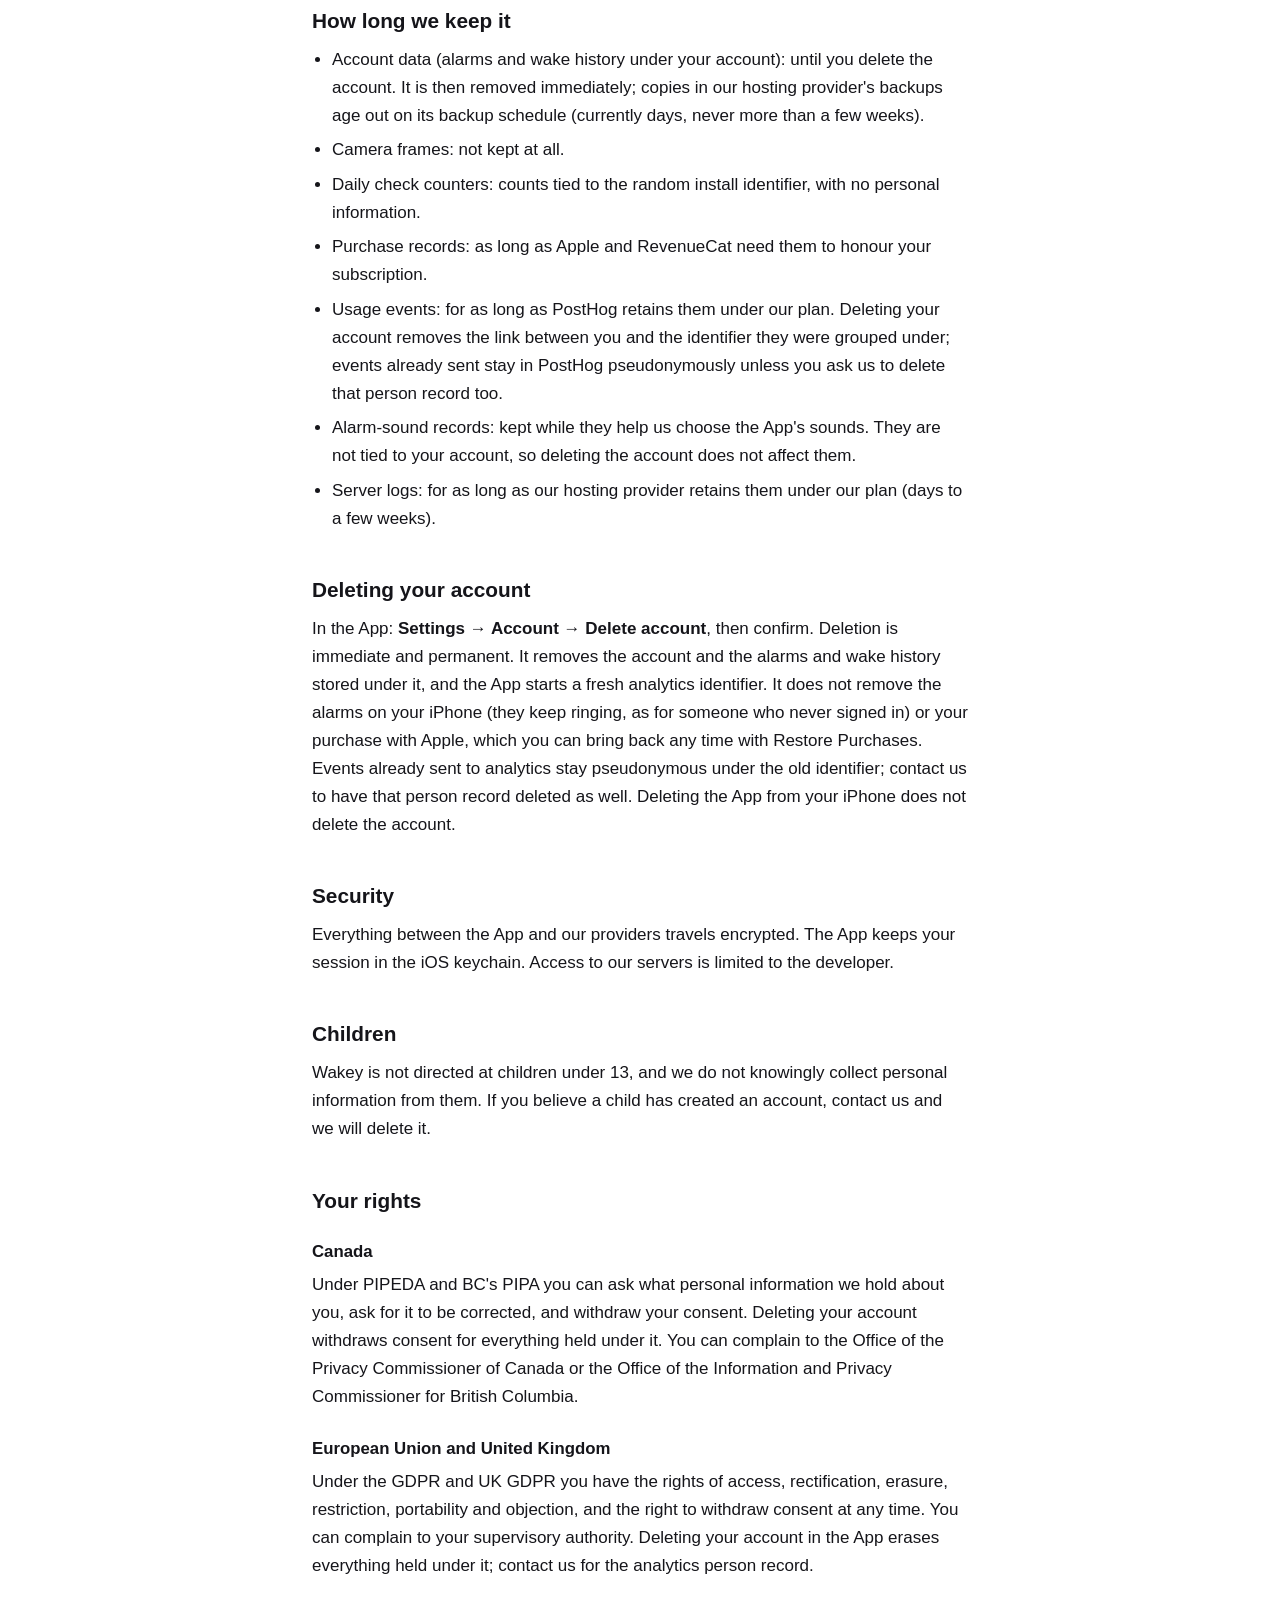
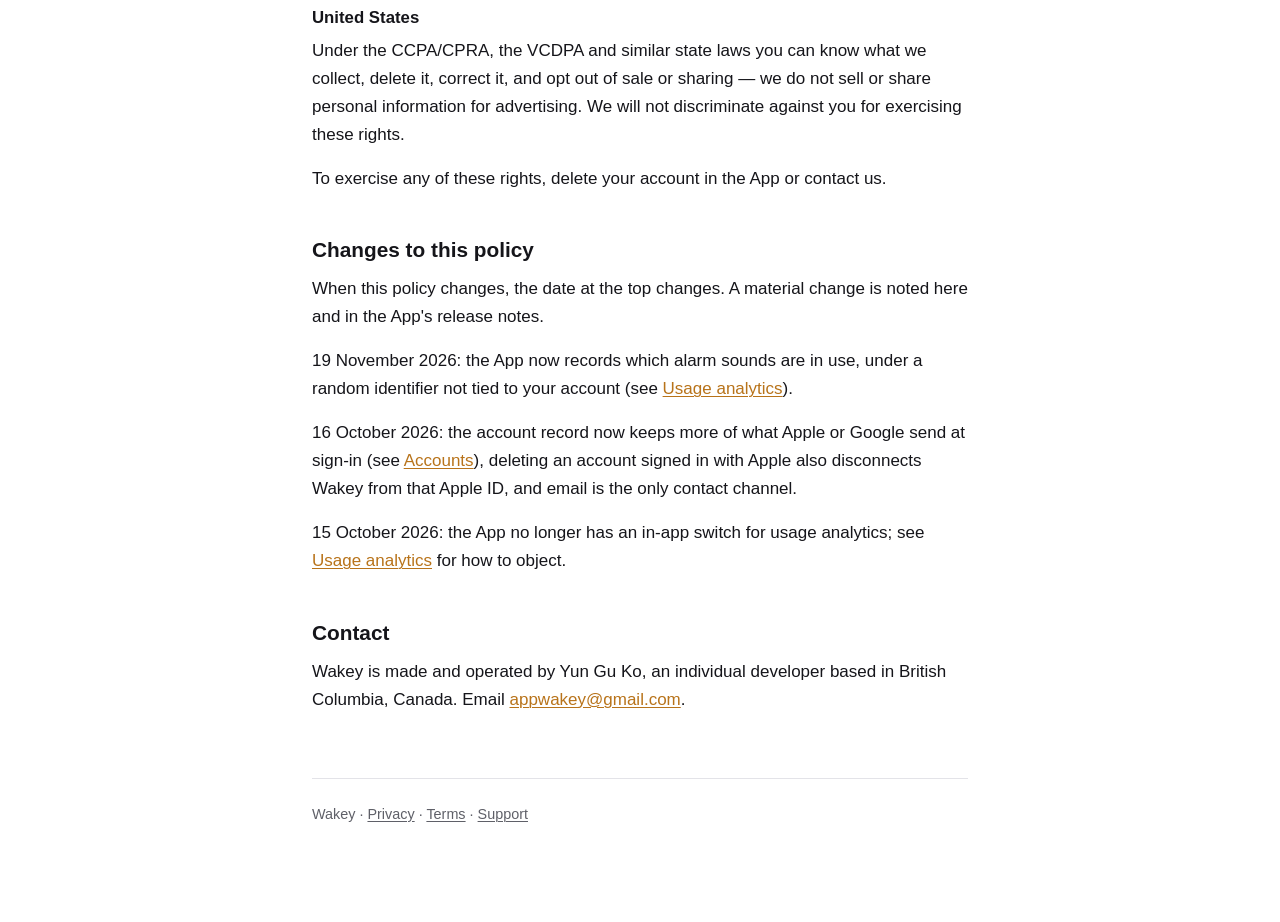
==== commit 6e325afc: "Privacy: unsent alarm-sound records wait on the iPhone and are sent later; a refresh after a sync or" ====
--- a/privacy/index.html
+++ b/privacy/index.html
@@ -126,12 +126,14 @@
   rang.</p>
   <h3>Alarm sounds in use</h3>
   <p>To learn which alarm sounds people actually wake up to, the App also tells our own database, on
-  Supabase, when you create an alarm, switch one on or off, change its sound or delete it: what
-  happened, the sound, and which sounds your switched-on alarms use and how many of each. These
-  records carry a random identifier made on your iPhone for this purpose only. They do not carry your
-  account, name or email, and never include alarm labels or times. Because they are not tied to your
-  account, we cannot pick out yours to delete them. If a record cannot be sent, it is dropped; the App
-  never waits for it.</p>
+  Supabase, when you create an alarm, switch one on or off, change its sound or delete it, and when
+  the sounds your alarms use change in another way (for example after a sync, or the first time you
+  open this version): what happened, the sound, which sounds your switched-on alarms use and how many
+  of each, and when it happened. These records carry a random identifier made on your iPhone for this
+  purpose only. They do not carry your account, name or email, and never include alarm labels or the
+  times your alarms ring. Because they are not tied to your account, we cannot pick out yours to
+  delete them. If a record cannot be sent, the App keeps the latest few on your iPhone and sends them
+  later; it never waits for them.</p>
 
   <h2>Server logs</h2>
   <p>Our hosting provider, Supabase, records standard server logs — IP address, timestamps and the
